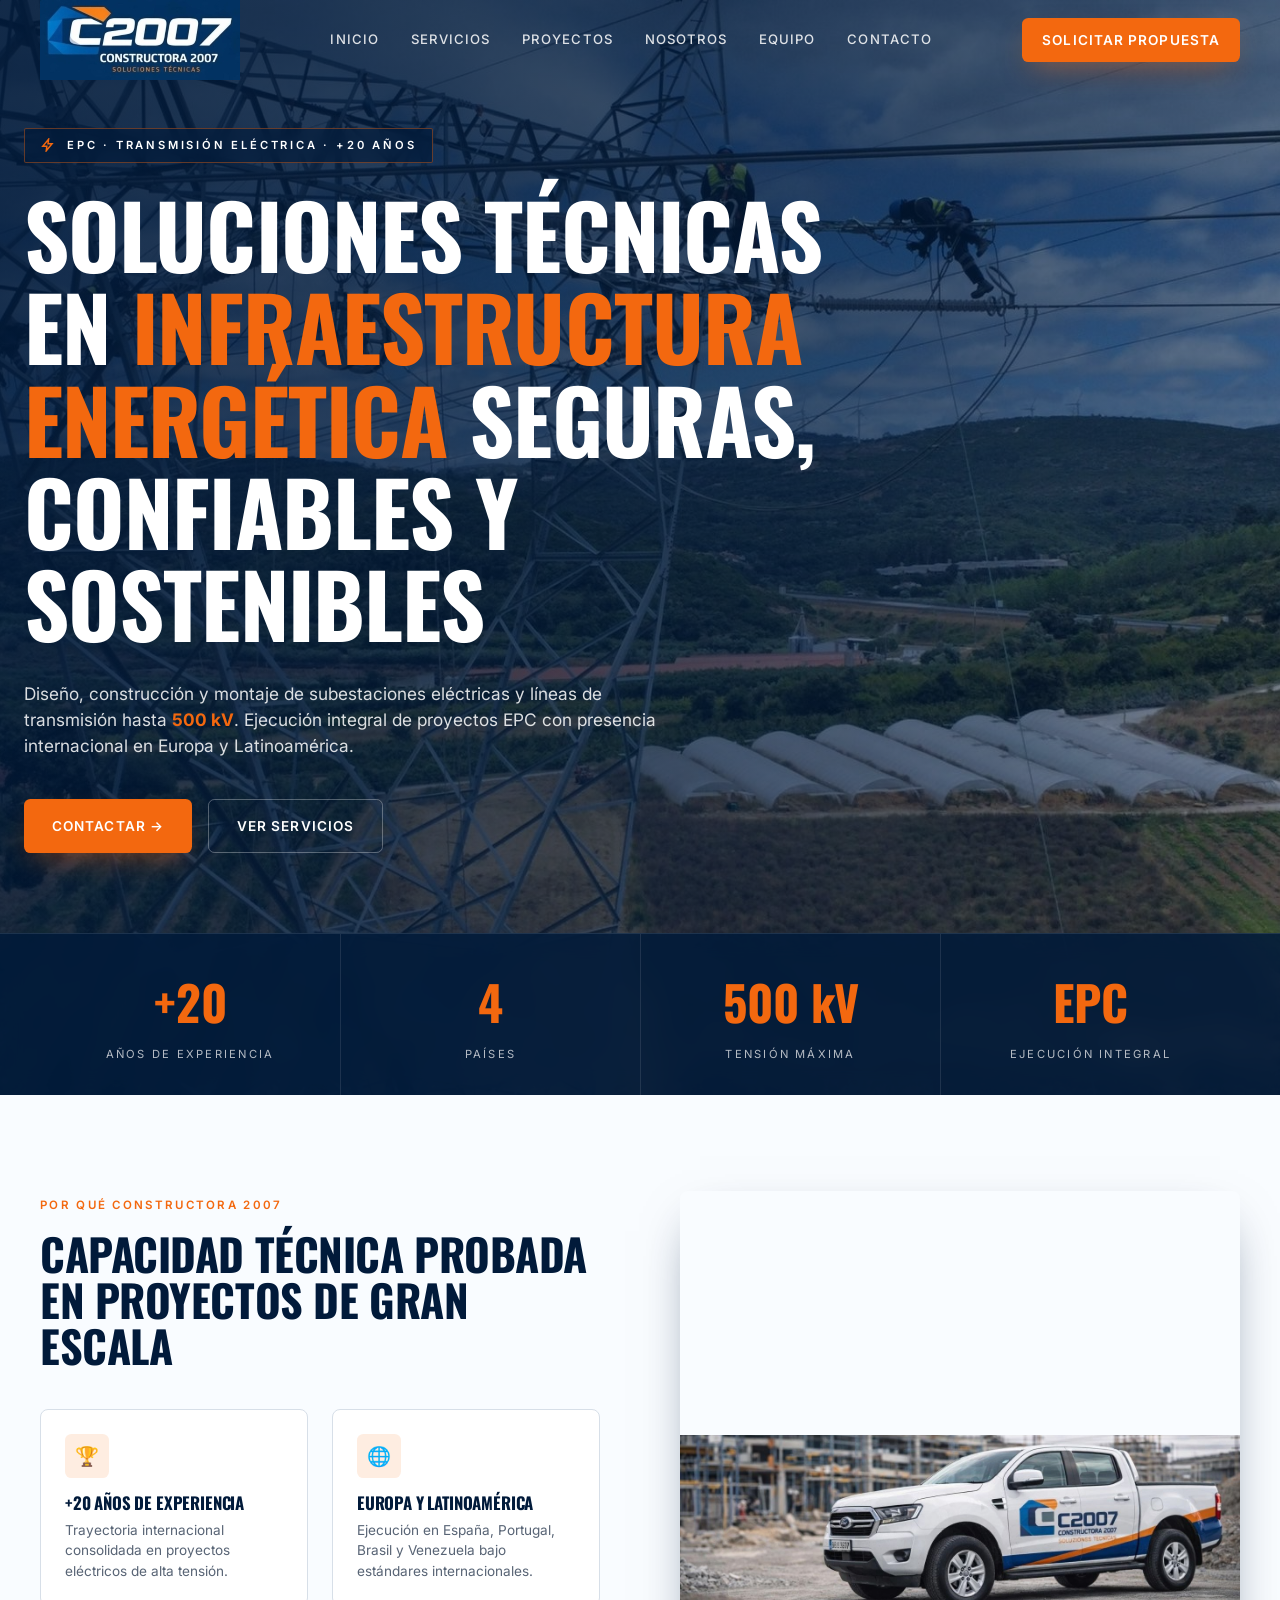
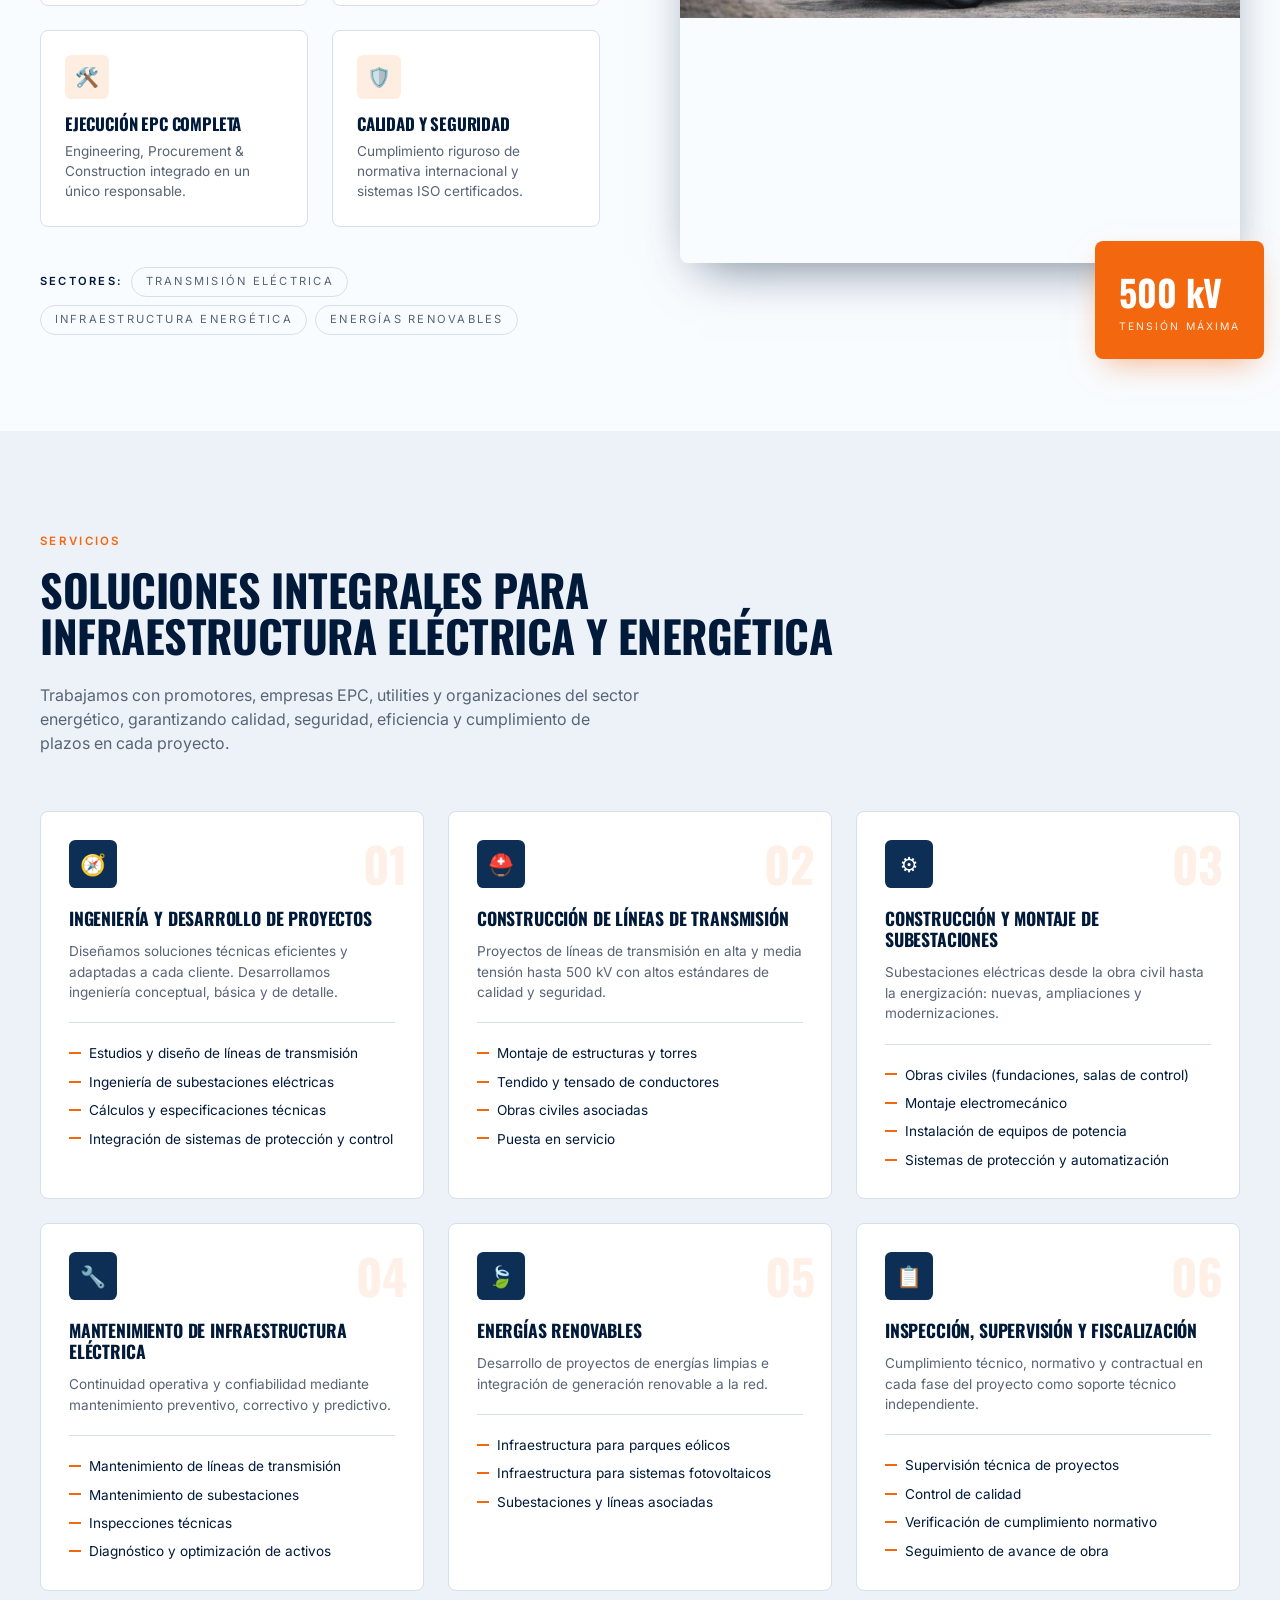
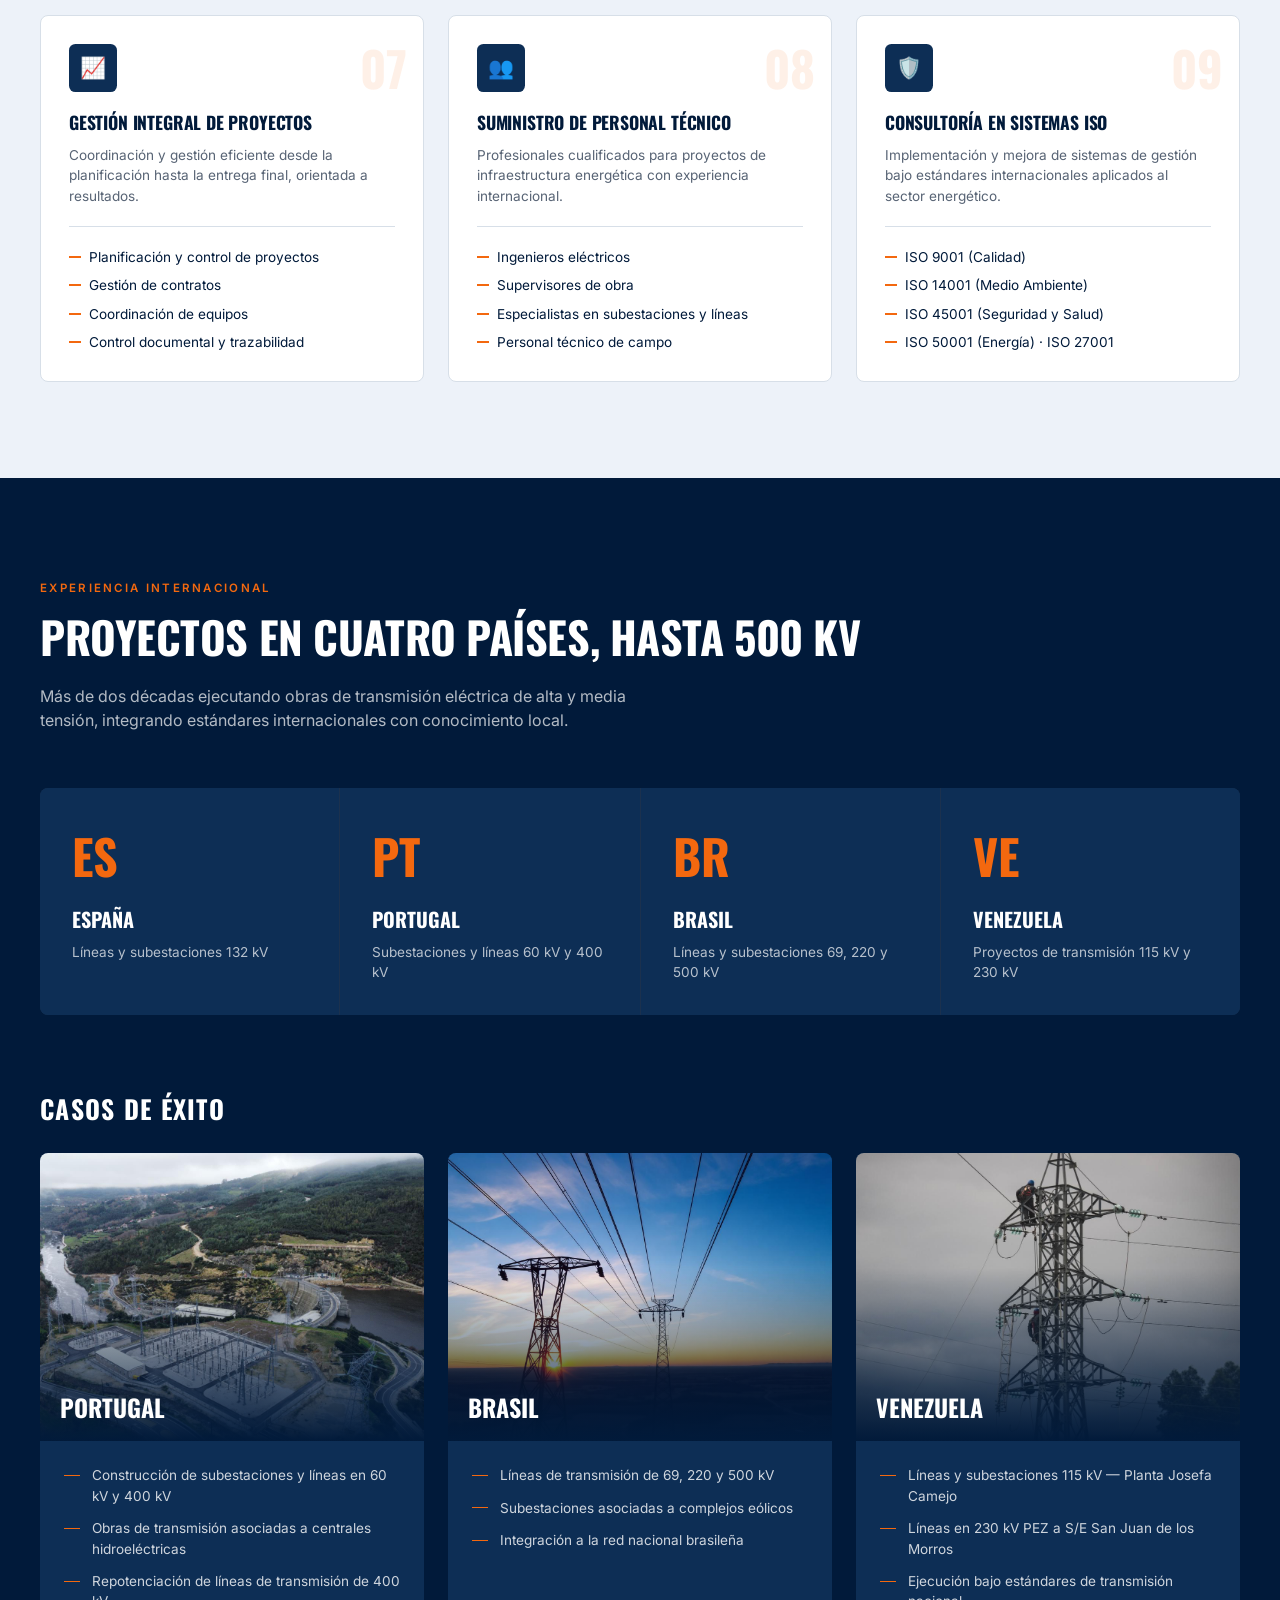
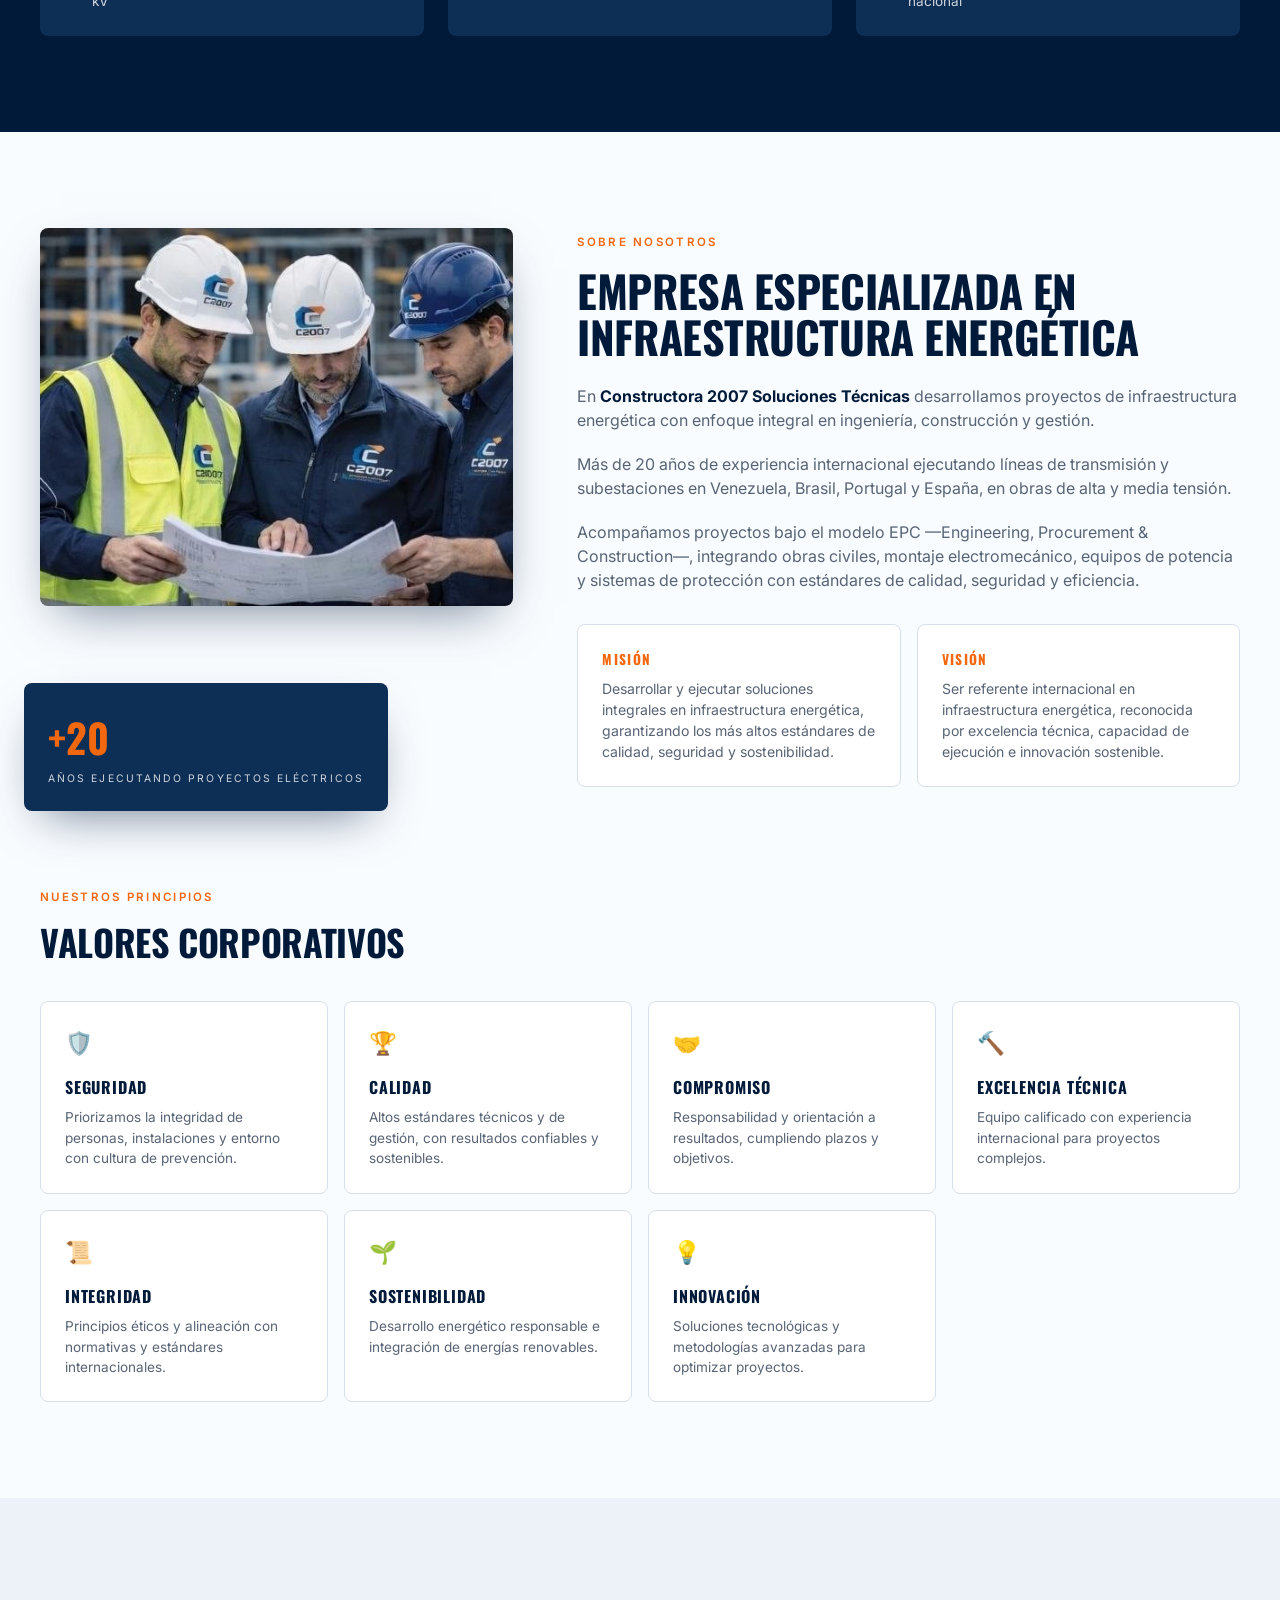
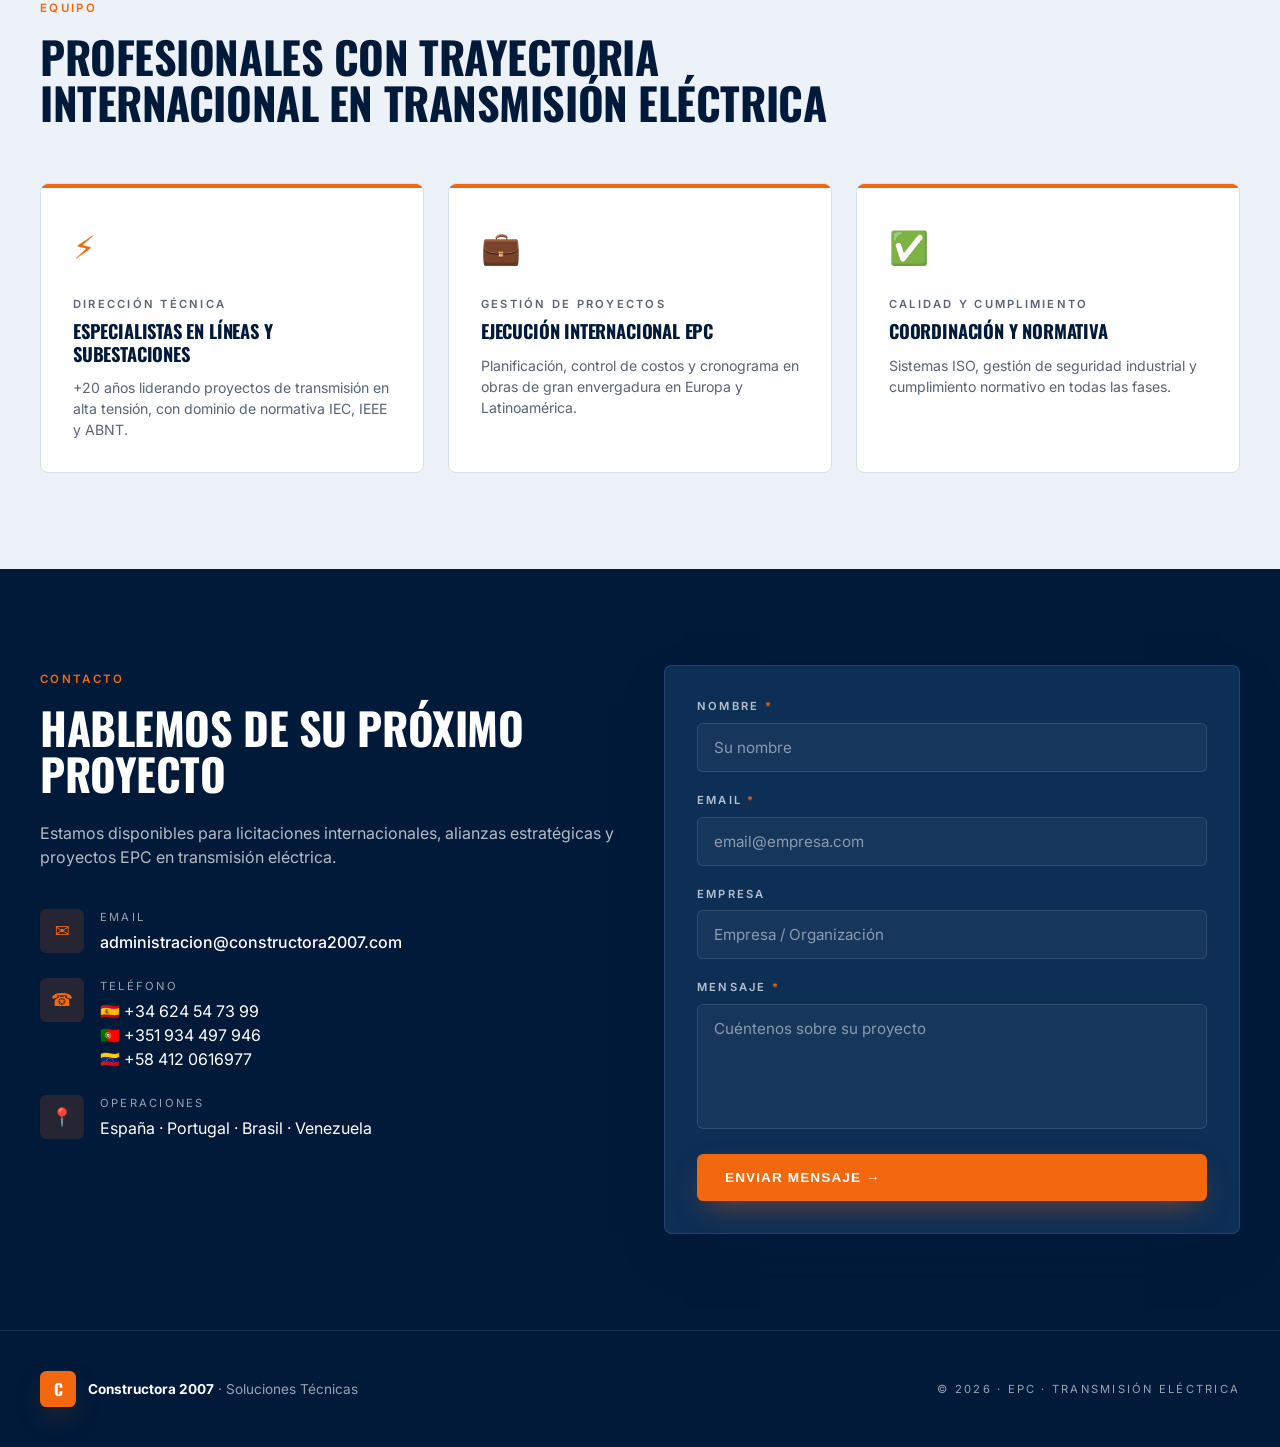
==== index.html @ 4eb6e75a "Update index.html" ====
<!doctype html>
<html lang="es">
<head>
<meta charset="utf-8" />
<meta name="viewport" content="width=device-width, initial-scale=1" />
<title>Constructora 2007 · EPC en Transmisión Eléctrica hasta 500 kV</title>
<meta name="description" content="Diseño, construcción y montaje de subestaciones y líneas de transmisión hasta 500 kV. Proyectos EPC en España, Portugal, Brasil y Venezuela." />
<link rel="preconnect" href="https://fonts.googleapis.com">
<link rel="preconnect" href="https://fonts.gstatic.com" crossorigin>
<link href="https://fonts.googleapis.com/css2?family=Inter:wght@400;500;600;700&family=Oswald:wght@500;600;700&display=swap" rel="stylesheet">
<link rel="stylesheet" href="css/styles.css" />
</head>
<body>

<header id="nav" class="nav">
  <div class="container nav-inner">
    <a href="#inicio" class="brand">
     
      <div>
        <div class="brand-name"> <img src="img/baner.jpg"/></div>
      
      </div>
    </a>
    <nav class="nav-links">
      <a href="#inicio">Inicio</a>
      <a href="#servicios">Servicios</a>
      <a href="#proyectos">Proyectos</a>
      <a href="#nosotros">Nosotros</a>
      <a href="#equipo">Equipo</a>
      <a href="#contacto">Contacto</a>
    </nav>
    <a href="#contacto" class="btn btn-orange nav-cta">Solicitar Propuesta</a>
    <button class="nav-toggle" aria-label="Abrir menú" id="navToggle">
      <span></span><span></span><span></span>
    </button>
  </div>
  <div class="nav-mobile" id="navMobile">
    <a href="#inicio">Inicio</a>
    <a href="#servicios">Servicios</a>
    <a href="#proyectos">Proyectos</a>
    <a href="#nosotros">Nosotros</a>
    <a href="#equipo">Equipo</a>
    <a href="#contacto">Contacto</a>
  </div>
</header>

<!-- HERO -->
<section id="inicio" class="hero">
  <img src="img/fondo.jpg" alt="Líneas de transmisión" class="hero-bg" />
  <div class="hero-overlay"></div>
  <div class="container hero-inner">
    <div class="badge">
      <svg viewBox="0 0 24 24" width="14" height="14" fill="none" stroke="currentColor" stroke-width="2.5"><path d="M13 2L3 14h7l-1 8 10-12h-7l1-8z"/></svg>
      <span>EPC · Transmisión Eléctrica · +20 años</span>
    </div>
    <h1>Soluciones técnicas en <span class="text-orange">infraestructura energética</span> seguras, confiables y sostenibles</h1>
    <p class="hero-lead">Diseño, construcción y montaje de subestaciones eléctricas y líneas de transmisión hasta <strong class="text-orange">500 kV</strong>. Ejecución integral de proyectos EPC con presencia internacional en Europa y Latinoamérica.</p>
    <div class="hero-ctas">
      <a href="#contacto" class="btn btn-orange">Contactar →</a>
      <a href="#servicios" class="btn btn-ghost">Ver Servicios</a>
    </div>
  </div>
  <div class="stats-bar">
    <div class="container stats-grid">
      <div><div class="stat-v">+20</div><div class="stat-l">Años de experiencia</div></div>
      <div><div class="stat-v">4</div><div class="stat-l">Países</div></div>
      <div><div class="stat-v">500 kV</div><div class="stat-l">Tensión máxima</div></div>
      <div><div class="stat-v">EPC</div><div class="stat-l">Ejecución integral</div></div>
    </div>
  </div>
</section>

<!-- WHY US -->
<section class="why">
  <div class="container why-grid">
    <div>
      <span class="eyebrow">Por qué Constructora 2007</span>
      <h2>Capacidad técnica probada en proyectos de gran escala</h2>
      <div class="why-cards">
        <div class="why-card"><div class="why-icon">🏆</div><h3>+20 años de experiencia</h3><p>Trayectoria internacional consolidada en proyectos eléctricos de alta tensión.</p></div>
        <div class="why-card"><div class="why-icon">🌐</div><h3>Europa y Latinoamérica</h3><p>Ejecución en España, Portugal, Brasil y Venezuela bajo estándares internacionales.</p></div>
        <div class="why-card"><div class="why-icon">🛠️</div><h3>Ejecución EPC completa</h3><p>Engineering, Procurement & Construction integrado en un único responsable.</p></div>
        <div class="why-card"><div class="why-icon">🛡️</div><h3>Calidad y seguridad</h3><p>Cumplimiento riguroso de normativa internacional y sistemas ISO certificados.</p></div>
      </div>
      <div class="sectors">
        <span class="sectors-label">Sectores:</span>
        <span class="chip">Transmisión Eléctrica</span>
        <span class="chip">Infraestructura Energética</span>
        <span class="chip">Energías Renovables</span>
      </div>
    </div>
    <div class="why-img-wrap">
      <img src="img/coche.jpeg" alt="Tendido de conductores" />
      <div class="why-badge"><div class="why-badge-v">500 kV</div><div class="why-badge-l">Tensión máxima</div></div>
    </div>
  </div>
</section>

<!-- SERVICES -->
<section id="servicios" class="services">
  <div class="container">
    <span class="eyebrow">Servicios</span>
    <h2>Soluciones integrales para infraestructura eléctrica y energética</h2>
    <p class="lead">Trabajamos con promotores, empresas EPC, utilities y organizaciones del sector energético, garantizando calidad, seguridad, eficiencia y cumplimiento de plazos en cada proyecto.</p>
    <div class="services-grid" id="servicesGrid"></div>
  </div>
</section>

<!-- PROJECTS -->
<section id="proyectos" class="projects">
  <div class="container">
    <span class="eyebrow">Experiencia internacional</span>
    <h2 class="light">Proyectos en cuatro países, hasta 500 kV</h2>
    <p class="lead light">Más de dos décadas ejecutando obras de transmisión eléctrica de alta y media tensión, integrando estándares internacionales con conocimiento local.</p>
    <div class="countries">
      <div><div class="cc">ES</div><div class="cn">España</div><p>Líneas y subestaciones 132 kV</p></div>
      <div><div class="cc">PT</div><div class="cn">Portugal</div><p>Subestaciones y líneas 60 kV y 400 kV</p></div>
      <div><div class="cc">BR</div><div class="cn">Brasil</div><p>Líneas y subestaciones 69, 220 y 500 kV</p></div>
      <div><div class="cc">VE</div><div class="cn">Venezuela</div><p>Proyectos de transmisión 115 kV y 230 kV</p></div>
    </div>
    <h3 class="cases-title">Casos de éxito</h3>
    <div class="cases">
      <article class="case">
        <div class="case-img"><img src="img/portugal.jpeg" alt="Portugal"/><span>Portugal</span></div>
        <ul>
          <li>Construcción de subestaciones y líneas en 60 kV y 400 kV</li>
          <li>Obras de transmisión asociadas a centrales hidroeléctricas</li>
          <li>Repotenciación de líneas de transmisión de 400 kV</li>
        </ul>
      </article>
      <article class="case">
        <div class="case-img"><img src="img/brasil.jpg" alt="Brasil"/><span>Brasil</span></div>
        <ul>
          <li>Líneas de transmisión de 69, 220 y 500 kV</li>
          <li>Subestaciones asociadas a complejos eólicos</li>
          <li>Integración a la red nacional brasileña</li>
        </ul>
      </article>
      <article class="case">
        <div class="case-img"><img src="img/venezuela.jpeg" alt="Venezuela"/><span>Venezuela</span></div>
        <ul>
          <li>Líneas y subestaciones 115 kV — Planta Josefa Camejo</li>
          <li>Líneas en 230 kV PEZ a S/E San Juan de los Morros</li>
          <li>Ejecución bajo estándares de transmisión nacional</li>
        </ul>
      </article>
    </div>
  </div>
</section>

<!-- ABOUT -->
<section id="nosotros" class="about">
  <div class="container about-grid">
    <div class="about-img-wrap">
      <img src="img/equipo.jpeg" alt="Equipo de Constructora 2007"/>
      <div class="about-badge"><div class="about-badge-v">+20</div><div class="about-badge-l">Años ejecutando proyectos eléctricos</div></div>
    </div>
    <div>
      <span class="eyebrow">Sobre nosotros</span>
      <h2>Empresa especializada en infraestructura energética</h2>
      <div class="about-text">
        <p>En <strong>Constructora 2007 Soluciones Técnicas</strong> desarrollamos proyectos de infraestructura energética con enfoque integral en ingeniería, construcción y gestión.</p>
        <p>Más de 20 años de experiencia internacional ejecutando líneas de transmisión y subestaciones en Venezuela, Brasil, Portugal y España, en obras de alta y media tensión.</p>
        <p>Acompañamos proyectos bajo el modelo EPC —Engineering, Procurement & Construction—, integrando obras civiles, montaje electromecánico, equipos de potencia y sistemas de protección con estándares de calidad, seguridad y eficiencia.</p>
      </div>
      <div class="mv">
        <div class="mv-card"><div class="mv-title">Misión</div><p>Desarrollar y ejecutar soluciones integrales en infraestructura energética, garantizando los más altos estándares de calidad, seguridad y sostenibilidad.</p></div>
        <div class="mv-card"><div class="mv-title">Visión</div><p>Ser referente internacional en infraestructura energética, reconocida por excelencia técnica, capacidad de ejecución e innovación sostenible.</p></div>
      </div>
    </div>
  </div>
  <div class="container values-wrap">
    <span class="eyebrow">Nuestros principios</span>
    <h3>Valores Corporativos</h3>
    <div class="values" id="valuesGrid"></div>
  </div>
</section>

<!-- TEAM -->
<section id="equipo" class="team">
  <div class="container">
    <span class="eyebrow">Equipo</span>
    <h2>Profesionales con trayectoria internacional en transmisión eléctrica</h2>
    <div class="team-grid">
      <div class="team-card"><div class="team-bar"></div><div class="team-icon">⚡</div><div class="team-role">Dirección Técnica</div><h3>Especialistas en líneas y subestaciones</h3><p>+20 años liderando proyectos de transmisión en alta tensión, con dominio de normativa IEC, IEEE y ABNT.</p></div>
      <div class="team-card"><div class="team-bar"></div><div class="team-icon">💼</div><div class="team-role">Gestión de Proyectos</div><h3>Ejecución internacional EPC</h3><p>Planificación, control de costos y cronograma en obras de gran envergadura en Europa y Latinoamérica.</p></div>
      <div class="team-card"><div class="team-bar"></div><div class="team-icon">✅</div><div class="team-role">Calidad y Cumplimiento</div><h3>Coordinación y normativa</h3><p>Sistemas ISO, gestión de seguridad industrial y cumplimiento normativo en todas las fases.</p></div>
    </div>
  </div>
</section>

<!-- CONTACT -->
<section id="contacto" class="contact">
  <div class="container contact-grid">
    <div>
      <span class="eyebrow">Contacto</span>
      <h2 class="light">Hablemos de su próximo proyecto</h2>
      <p class="lead light">Estamos disponibles para licitaciones internacionales, alianzas estratégicas y proyectos EPC en transmisión eléctrica.</p>
      <div class="contact-list">
        <div class="contact-item"><div class="ci-ico">✉</div><div><div class="ci-l">Email</div><a href="mailto:administracion@constructora2007.com">administracion@constructora2007.com</a></div></div>
        <div class="contact-item"><div class="ci-ico">☎</div><div><div class="ci-l">Teléfono</div>
          <div>🇪🇸 +34 624 54 73 99</div>
          <div>🇵🇹 +351 934 497 946</div>
          <div>🇻🇪 +58 412 0616977</div>
        </div></div>
        <div class="contact-item"><div class="ci-ico">📍</div><div><div class="ci-l">Operaciones</div><div>España · Portugal · Brasil · Venezuela</div></div></div>
      </div>
    </div>
    <form class="contact-form" id="contactForm">
      <label>Nombre <span>*</span><input required type="text" placeholder="Su nombre"/></label>
      <label>Email <span>*</span><input required type="email" placeholder="email@empresa.com"/></label>
      <label>Empresa<input type="text" placeholder="Empresa / Organización"/></label>
      <label>Mensaje <span>*</span><textarea required rows="5" placeholder="Cuéntenos sobre su proyecto"></textarea></label>
      <button type="submit" class="btn btn-orange">Enviar mensaje →</button>
    </form>
  </div>
</section>

<footer class="footer">
  <div class="container footer-inner">
    <div class="brand">
      <div class="brand-mark">C</div>
      <div class="text-sm"><strong>Constructora 2007</strong> · Soluciones Técnicas</div>
    </div>
    <div class="footer-copy">© <span id="year"></span> · EPC · Transmisión Eléctrica</div>
  </div>
</footer>

<script src="js/script.js"></script>
</body>
</html>
---- css/styles.css ----
:root{
  --navy-deep:oklch(0.22 0.07 255);
  --navy:oklch(0.30 0.08 255);
  --orange:oklch(0.68 0.19 45);
  --orange-bright:oklch(0.74 0.20 50);
  --bg:oklch(0.99 0.005 250);
  --fg:oklch(0.22 0.07 255);
  --muted:oklch(0.50 0.03 255);
  --secondary:oklch(0.96 0.01 255);
  --border:oklch(0.90 0.015 255);
  --card:#fff;
  --shadow-elev:0 20px 50px -20px color-mix(in oklab, var(--navy-deep) 60%, transparent);
  --shadow-orange:0 12px 30px -10px color-mix(in oklab, var(--orange) 50%, transparent);
}
*{box-sizing:border-box;margin:0;padding:0}
html{scroll-behavior:smooth}
body{font-family:"Inter",system-ui,sans-serif;background:var(--bg);color:var(--fg);-webkit-font-smoothing:antialiased;line-height:1.5}
img{display:block;max-width:100%}
a{color:inherit;text-decoration:none}
h1,h2,h3,h4{font-family:"Oswald","Arial Narrow",sans-serif;letter-spacing:-0.01em;text-transform:uppercase;font-weight:700;line-height:1.05}
.container{max-width:1280px;margin:0 auto;padding:0 24px}
@media(min-width:1024px){.container{padding:0 40px}}
.text-orange{color:var(--orange)}
.eyebrow{display:inline-flex;align-items:center;gap:.5rem;font-size:.72rem;font-weight:600;text-transform:uppercase;letter-spacing:.2em;color:var(--orange)}
.lead{margin-top:1.5rem;color:var(--muted);max-width:60ch}
.lead.light{color:rgba(255,255,255,.7)}
h2.light,h3.light{color:#fff}

/* Buttons */
.btn{display:inline-flex;align-items:center;gap:.5rem;padding:1rem 1.75rem;font-size:.85rem;font-weight:600;text-transform:uppercase;letter-spacing:.08em;border-radius:.4rem;transition:.2s;cursor:pointer;border:none}
.btn-orange{background:var(--orange);color:#fff;box-shadow:var(--shadow-orange)}
.btn-orange:hover{filter:brightness(1.1)}
.btn-ghost{border:1px solid rgba(255,255,255,.3);color:#fff;background:transparent}
.btn-ghost:hover{background:rgba(255,255,255,.1)}

/* NAV */
.nav{position:fixed;inset:0 0 auto 0;z-index:50;transition:.3s}
.nav.scrolled{background:color-mix(in oklab, var(--navy-deep) 90%, transparent);backdrop-filter:blur(12px);border-bottom:1px solid rgba(255,255,255,.1)}
.nav-inner{display:flex;height:80px;align-items:center;justify-content:space-between}
.brand{display:flex;align-items:center;gap:.75rem;color:#fff}
.brand-mark{width:44px;height:44px;border-radius:.4rem;background:var(--orange);color:#fff;display:flex;align-items:center;justify-content:center;font-family:"Oswald";font-weight:700;font-size:1.1rem;box-shadow:var(--shadow-orange)}
.brand-name{font-family:"Oswald";font-weight:700;text-transform:uppercase;letter-spacing:.08em;color:#fff}
.brand-sub{font-size:.62rem;text-transform:uppercase;letter-spacing:.25em;color:rgba(255,255,255,.6)}
.nav-links{display:none;gap:2rem}
.nav-links a{font-size:.82rem;font-weight:500;text-transform:uppercase;letter-spacing:.08em;color:rgba(255,255,255,.85)}
.nav-links a:hover{color:var(--orange)}
.nav-cta{display:none;padding:.75rem 1.25rem}
@media(min-width:1024px){.nav-links{display:flex}.nav-cta{display:inline-flex}}
.nav-toggle{display:flex;flex-direction:column;gap:5px;background:transparent;border:none;padding:8px;cursor:pointer}
.nav-toggle span{width:24px;height:2px;background:#fff;display:block}
@media(min-width:1024px){.nav-toggle{display:none}}
.nav-mobile{display:none;background:var(--navy-deep);padding:1rem 1.5rem;border-top:1px solid rgba(255,255,255,.1)}
.nav-mobile a{display:block;padding:.75rem 0;color:rgba(255,255,255,.85);font-size:.85rem;text-transform:uppercase;letter-spacing:.08em;border-bottom:1px solid rgba(255,255,255,.05)}
.nav-mobile.open{display:block}

/* HERO */
.hero{position:relative;min-height:100vh;overflow:hidden;color:#fff}
.hero-bg{position:absolute;inset:0;width:100%;height:100%;object-fit:cover}
.hero-overlay{position:absolute;inset:0;background:linear-gradient(120deg,color-mix(in oklab, var(--navy-deep) 92%, transparent) 0%,color-mix(in oklab, var(--navy-deep) 70%, transparent) 55%,color-mix(in oklab, var(--navy-deep) 40%, transparent) 100%)}
.hero-inner{position:relative;z-index:2;display:flex;flex-direction:column;justify-content:center;min-height:100vh;padding:8rem 24px 5rem}
.badge{display:inline-flex;align-items:center;gap:.75rem;padding:.5rem 1rem;border:1px solid color-mix(in oklab, var(--orange) 40%, transparent);background:color-mix(in oklab, var(--navy-deep) 60%, transparent);backdrop-filter:blur(8px);border-radius:2px;color:#fff;font-size:.7rem;font-weight:600;letter-spacing:.25em;text-transform:uppercase;width:fit-content;margin-bottom:1.5rem}
.badge svg{color:var(--orange)}
.hero h1{font-size:clamp(2.5rem,7vw,5.5rem);max-width:900px}
.hero-lead{margin-top:2rem;max-width:640px;font-size:1.08rem;color:rgba(255,255,255,.85)}
.hero-ctas{margin-top:2.5rem;display:flex;flex-wrap:wrap;gap:1rem}
.stats-bar{position:relative;z-index:2;border-top:1px solid rgba(255,255,255,.1);background:color-mix(in oklab, var(--navy-deep) 85%, transparent);backdrop-filter:blur(12px)}
.stats-grid{display:grid;grid-template-columns:repeat(2,1fr);gap:0}
@media(min-width:768px){.stats-grid{grid-template-columns:repeat(4,1fr)}}
.stats-grid>div{padding:2rem 1.5rem;text-align:center;border-left:1px solid rgba(255,255,255,.1)}
.stats-grid>div:first-child{border-left:none}
.stat-v{font-family:"Oswald";font-size:clamp(2rem,4vw,3rem);font-weight:700;color:var(--orange)}
.stat-l{margin-top:.5rem;font-size:.7rem;text-transform:uppercase;letter-spacing:.2em;color:rgba(255,255,255,.7)}

/* WHY */
.why{padding:6rem 0;background:var(--bg)}
.why-grid{display:grid;gap:3.5rem}
@media(min-width:1024px){.why-grid{grid-template-columns:1fr 1fr;gap:5rem}}
.why h2{font-size:clamp(1.8rem,3.5vw,2.75rem);margin-top:1rem}
.why-cards{margin-top:2.5rem;display:grid;gap:1.5rem;grid-template-columns:1fr}
@media(min-width:640px){.why-cards{grid-template-columns:1fr 1fr}}
.why-card{padding:1.5rem;border:1px solid var(--border);background:var(--card);border-radius:.5rem;transition:.2s}
.why-card:hover{border-color:var(--orange);box-shadow:var(--shadow-elev);transform:translateY(-4px)}
.why-icon{width:44px;height:44px;border-radius:.4rem;background:color-mix(in oklab, var(--orange) 12%, transparent);color:var(--orange);display:flex;align-items:center;justify-content:center;font-size:1.2rem;margin-bottom:1rem}
.why-card h3{font-size:1.05rem;margin-bottom:.5rem}
.why-card p{font-size:.85rem;color:var(--muted)}
.sectors{margin-top:2.5rem;display:flex;flex-wrap:wrap;gap:.5rem;align-items:center;font-size:.7rem;text-transform:uppercase;letter-spacing:.2em;color:var(--muted)}
.sectors-label{font-weight:600;color:var(--fg)}
.chip{padding:.35rem .85rem;border:1px solid var(--border);border-radius:999px}
.why-img-wrap{position:relative}
.why-img-wrap img{aspect-ratio:5/6;width:100%;object-fit:contain;border-radius:.5rem;box-shadow:var(--shadow-elev)}
.why-badge{position:absolute;bottom:-1.5rem;right:-1.5rem;background:var(--orange);color:#fff;padding:1.5rem;border-radius:.5rem;box-shadow:var(--shadow-orange);display:none}
@media(min-width:768px){.why-badge{display:block}}
.why-badge-v{font-family:"Oswald";font-size:2.25rem;font-weight:700}
.why-badge-l{font-size:.65rem;text-transform:uppercase;letter-spacing:.2em;opacity:.9}

/* SERVICES */
.services{padding:6rem 0;background:var(--secondary)}
.services h2{font-size:clamp(1.8rem,3.5vw,2.75rem);margin-top:1rem;max-width:800px}
.services-grid{margin-top:3.5rem;display:grid;gap:1.5rem;grid-template-columns:1fr}
@media(min-width:768px){.services-grid{grid-template-columns:1fr 1fr}}
@media(min-width:1024px){.services-grid{grid-template-columns:repeat(3,1fr)}}
.service{position:relative;overflow:hidden;border:1px solid var(--border);background:var(--card);border-radius:.5rem;padding:1.75rem;transition:.2s}
.service:hover{border-color:var(--orange);box-shadow:var(--shadow-elev)}
.service-num{position:absolute;top:1rem;right:1rem;font-family:"Oswald";font-size:3rem;font-weight:700;color:color-mix(in oklab, var(--orange) 10%, transparent);transition:.2s}
.service:hover .service-num{color:color-mix(in oklab, var(--orange) 30%, transparent)}
.service-icon{width:48px;height:48px;border-radius:.4rem;background:var(--navy);color:#fff;display:flex;align-items:center;justify-content:center;font-size:1.3rem;margin-bottom:1.25rem}
.service h3{font-size:1.1rem;margin-bottom:.75rem;line-height:1.2}
.service-desc{font-size:.85rem;color:var(--muted)}
.service ul{margin-top:1.25rem;padding-top:1.25rem;border-top:1px solid var(--border);list-style:none;display:grid;gap:.5rem}
.service li{display:flex;gap:.5rem;font-size:.85rem;align-items:flex-start}
.service li::before{content:"";flex:none;width:12px;height:2px;background:var(--orange);margin-top:.55rem}

/* PROJECTS */
.projects{padding:6rem 0;background:var(--navy-deep);color:#fff}
.projects h2{font-size:clamp(1.8rem,3.5vw,2.75rem);margin-top:1rem;color:#fff}
.cases-title{margin-top:5rem;font-size:1.6rem;color:#fff;letter-spacing:.05em}
.countries{margin-top:3.5rem;display:grid;gap:1px;background:rgba(255,255,255,.1);border-radius:.5rem;overflow:hidden;grid-template-columns:1fr}
@media(min-width:640px){.countries{grid-template-columns:1fr 1fr}}
@media(min-width:1024px){.countries{grid-template-columns:repeat(4,1fr)}}
.countries>div{background:var(--navy);padding:2rem}
.cc{font-family:"Oswald";font-size:3rem;font-weight:700;color:var(--orange)}
.cn{margin-top:.75rem;font-family:"Oswald";font-size:1.25rem;text-transform:uppercase;font-weight:700}
.countries p{margin-top:.5rem;font-size:.85rem;color:rgba(255,255,255,.7)}
.cases{margin-top:2rem;display:grid;gap:1.5rem;grid-template-columns:1fr}
@media(min-width:1024px){.cases{grid-template-columns:repeat(3,1fr)}}
.case{background:var(--navy);border-radius:.5rem;overflow:hidden}
.case-img{position:relative;aspect-ratio:4/3;overflow:hidden}
.case-img img{width:100%;height:100%;object-fit:cover;transition:.7s}
.case:hover .case-img img{transform:scale(1.05)}
.case-img::after{content:"";position:absolute;inset:0;background:linear-gradient(to top, var(--navy-deep), transparent 60%)}
.case-img span{position:absolute;bottom:1rem;left:1.25rem;font-family:"Oswald";font-size:1.5rem;font-weight:700;text-transform:uppercase;color:#fff;z-index:2}
.case ul{padding:1.5rem;list-style:none;display:grid;gap:.75rem}
.case li{display:flex;gap:.75rem;font-size:.85rem;color:rgba(255,255,255,.8)}
.case li::before{content:"";flex:none;width:16px;height:1px;background:var(--orange);margin-top:.6rem}

/* ABOUT */
.about{padding:6rem 0;background:var(--bg)}
.about-grid{display:grid;gap:3.5rem;grid-template-columns:1fr}
@media(min-width:1024px){.about-grid{grid-template-columns:5fr 7fr;gap:4rem}}
.about-img-wrap{position:relative}
.about-img-wrap img{aspect-ratio:10/8;width:100%;object-fit:cover;border-radius:.5rem;box-shadow:var(--shadow-elev)}
.about-badge{position:absolute;bottom:-1.5rem;left:-1rem;background:var(--navy);color:#fff;padding:1.5rem;border-radius:.5rem;box-shadow:var(--shadow-elev)}
.about-badge-v{font-family:"Oswald";font-size:2.5rem;font-weight:700;color:var(--orange)}
.about-badge-l{margin-top:.25rem;font-size:.65rem;text-transform:uppercase;letter-spacing:.2em;color:rgba(255,255,255,.8)}
.about h2{font-size:clamp(1.8rem,3.5vw,2.75rem);margin-top:1rem}
.about-text{margin-top:1.5rem;display:grid;gap:1.25rem;color:var(--muted);font-size:1rem}
.about-text strong{color:var(--fg)}
.mv{margin-top:2rem;display:grid;gap:1rem;grid-template-columns:1fr}
@media(min-width:640px){.mv{grid-template-columns:1fr 1fr}}
.mv-card{padding:1.5rem;border:1px solid var(--border);background:var(--card);border-radius:.5rem}
.mv-title{font-family:"Oswald";font-size:.85rem;font-weight:700;text-transform:uppercase;letter-spacing:.1em;color:var(--orange)}
.mv-card p{margin-top:.5rem;font-size:.88rem;color:var(--muted)}
.values-wrap{margin-top:6rem}
.values-wrap h3{margin-top:1rem;font-size:clamp(1.5rem,3vw,2.25rem)}
.values{margin-top:2.5rem;display:grid;gap:1rem;grid-template-columns:1fr}
@media(min-width:640px){.values{grid-template-columns:1fr 1fr}}
@media(min-width:1024px){.values{grid-template-columns:repeat(4,1fr)}}
.value{padding:1.5rem;border:1px solid var(--border);background:var(--card);border-radius:.5rem;transition:.2s}
.value:hover{border-color:var(--orange);transform:translateY(-4px)}
.value-icon{font-size:1.4rem;color:var(--orange)}
.value-title{margin-top:1rem;font-family:"Oswald";font-size:1rem;font-weight:700;text-transform:uppercase;letter-spacing:.05em}
.value p{margin-top:.5rem;font-size:.85rem;color:var(--muted)}

/* TEAM */
.team{padding:6rem 0;background:var(--secondary)}
.team h2{font-size:clamp(1.8rem,3.5vw,2.75rem);margin-top:1rem;max-width:800px}
.team-grid{margin-top:3.5rem;display:grid;gap:1.5rem;grid-template-columns:1fr}
@media(min-width:768px){.team-grid{grid-template-columns:repeat(3,1fr)}}
.team-card{position:relative;overflow:hidden;padding:2rem;border:1px solid var(--border);background:var(--card);border-radius:.5rem;transition:.2s}
.team-card:hover{border-color:var(--orange);box-shadow:var(--shadow-elev)}
.team-bar{position:absolute;inset:0 0 auto 0;height:4px;background:var(--orange)}
.team-icon{margin-top:.5rem;font-size:2rem;color:var(--orange)}
.team-role{margin-top:1.5rem;font-size:.7rem;font-weight:600;text-transform:uppercase;letter-spacing:.2em;color:var(--muted)}
.team-card h3{margin-top:.5rem;font-size:1.15rem;line-height:1.2}
.team-card p{margin-top:.75rem;font-size:.88rem;color:var(--muted)}

/* CONTACT */
.contact{padding:6rem 0;background:var(--navy-deep);color:#fff}
.contact-grid{display:grid;gap:3rem;grid-template-columns:1fr}
@media(min-width:1024px){.contact-grid{grid-template-columns:1fr 1fr}}
.contact h2{font-size:clamp(1.8rem,3.5vw,2.75rem);margin-top:1rem}
.contact-list{margin-top:2.5rem;display:grid;gap:1.5rem}
.contact-item{display:flex;gap:1rem;align-items:flex-start}
.ci-ico{flex:none;width:44px;height:44px;border-radius:.4rem;background:color-mix(in oklab, var(--orange) 15%, transparent);color:var(--orange);display:flex;align-items:center;justify-content:center;font-size:1.1rem}
.ci-l{font-size:.7rem;text-transform:uppercase;letter-spacing:.2em;color:rgba(255,255,255,.6);margin-bottom:.25rem}
.contact-item a{color:#fff;font-weight:500}
.contact-item a:hover{color:var(--orange)}
.contact-form{background:var(--navy);border:1px solid rgba(255,255,255,.1);border-radius:.5rem;padding:2rem;display:grid;gap:1.25rem;box-shadow:var(--shadow-elev)}
.contact-form label{display:block;font-size:.7rem;font-weight:600;text-transform:uppercase;letter-spacing:.2em;color:rgba(255,255,255,.7)}
.contact-form label span{color:var(--orange)}
.contact-form input,.contact-form textarea{margin-top:.5rem;width:100%;background:color-mix(in oklab, white 4%, transparent);border:1px solid color-mix(in oklab, white 12%, transparent);color:#fff;padding:.875rem 1rem;border-radius:.375rem;font-size:.95rem;outline:none;font-family:inherit;resize:none;transition:.2s}
.contact-form input::placeholder,.contact-form textarea::placeholder{color:rgba(255,255,255,.5)}
.contact-form input:focus,.contact-form textarea:focus{border-color:var(--orange);background:color-mix(in oklab, white 8%, transparent)}

/* FOOTER */
.footer{background:var(--navy-deep);color:rgba(255,255,255,.6);border-top:1px solid rgba(255,255,255,.1);padding:2.5rem 0}
.footer-inner{display:flex;flex-direction:column;align-items:center;gap:1rem;justify-content:space-between}
@media(min-width:768px){.footer-inner{flex-direction:row}}
.footer .brand-mark{width:36px;height:36px;font-size:1rem}
.footer .text-sm{font-size:.85rem;color:rgba(255,255,255,.6)}
.footer .text-sm strong{color:#fff}
.footer-copy{font-size:.7rem;text-transform:uppercase;letter-spacing:.2em}
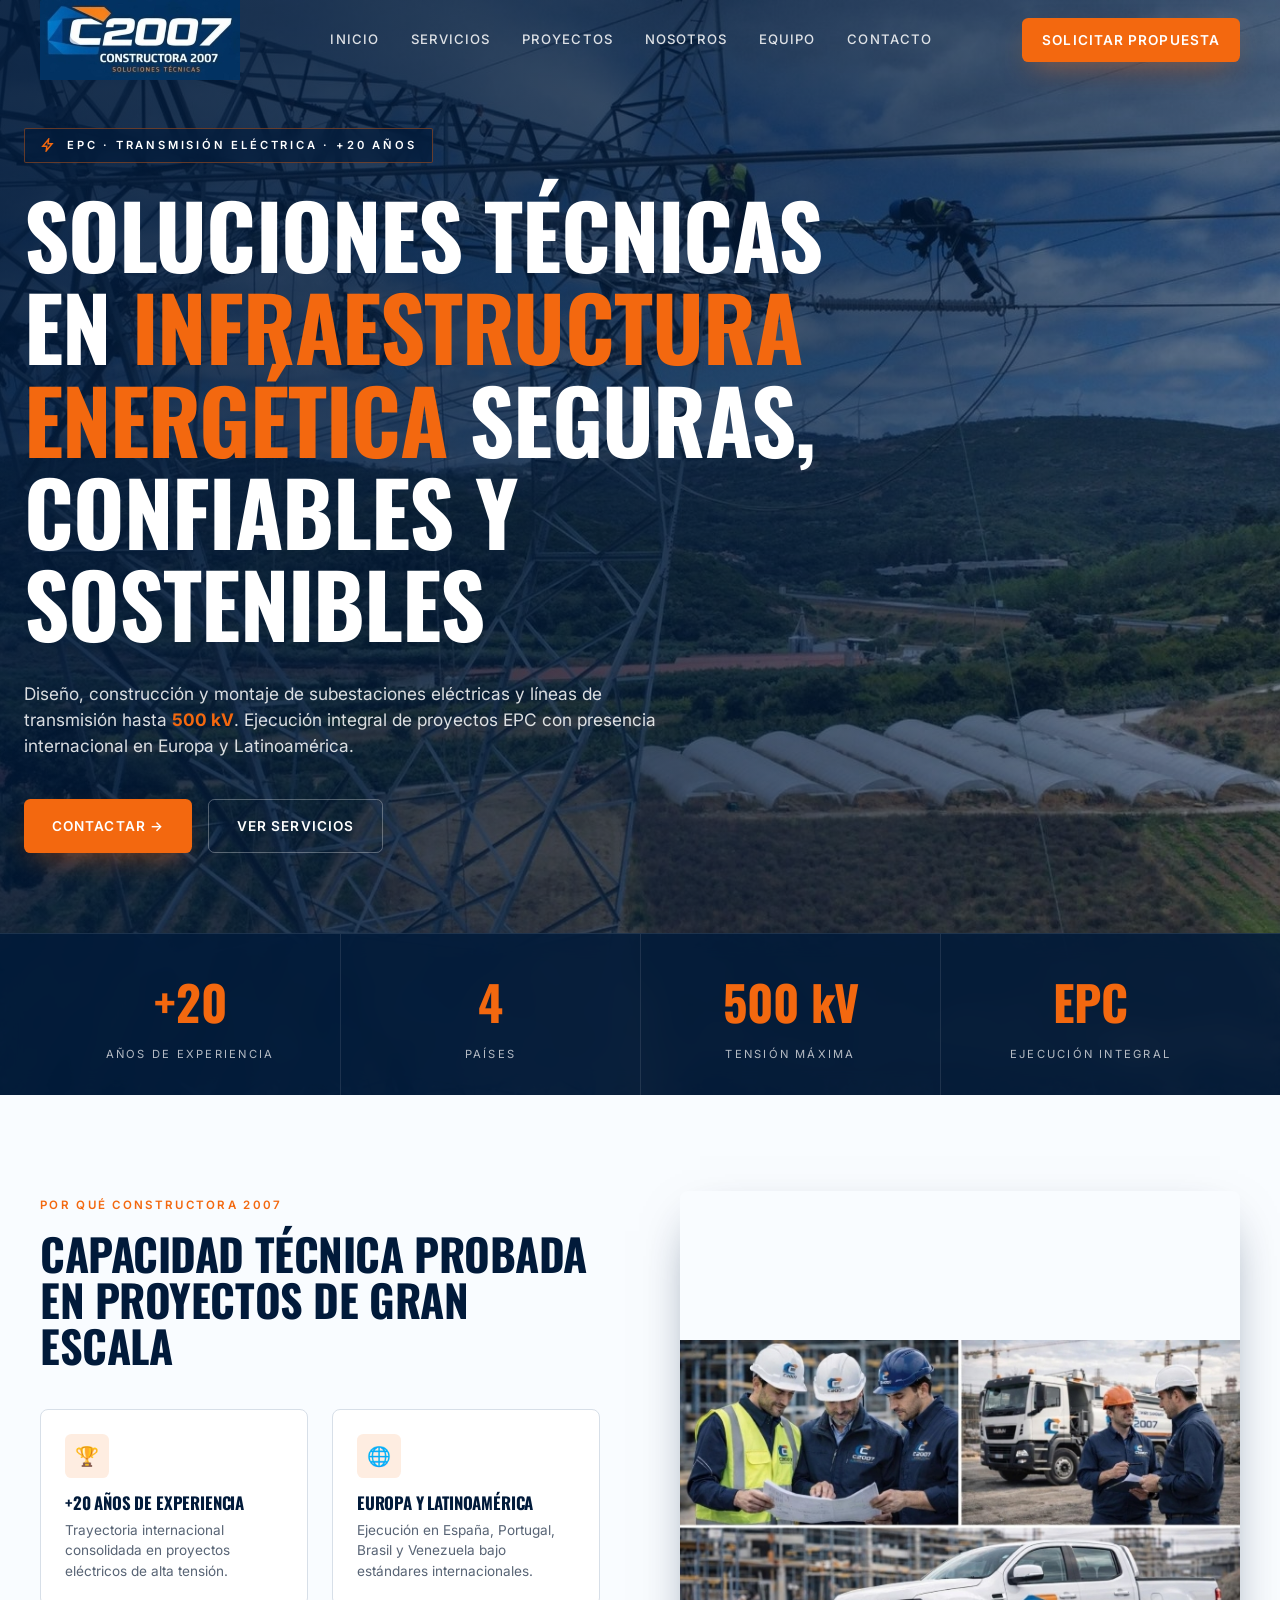
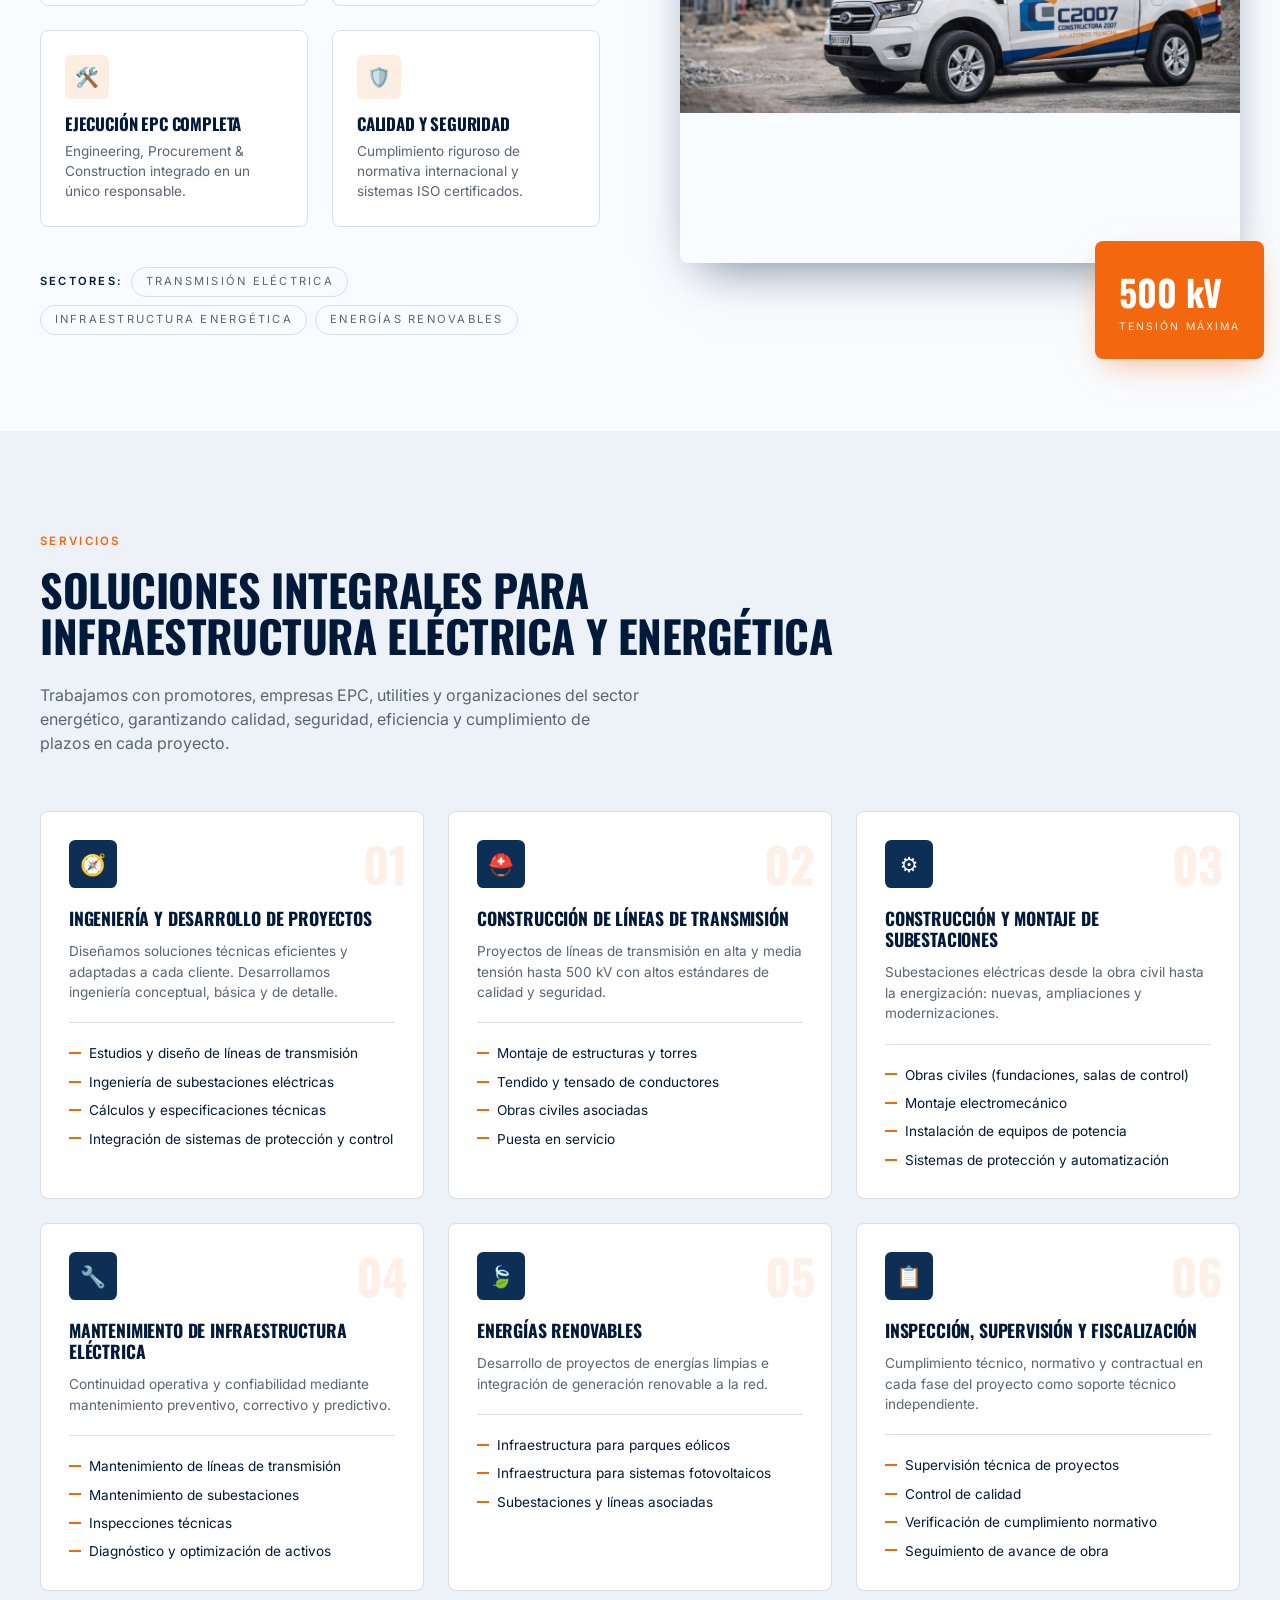
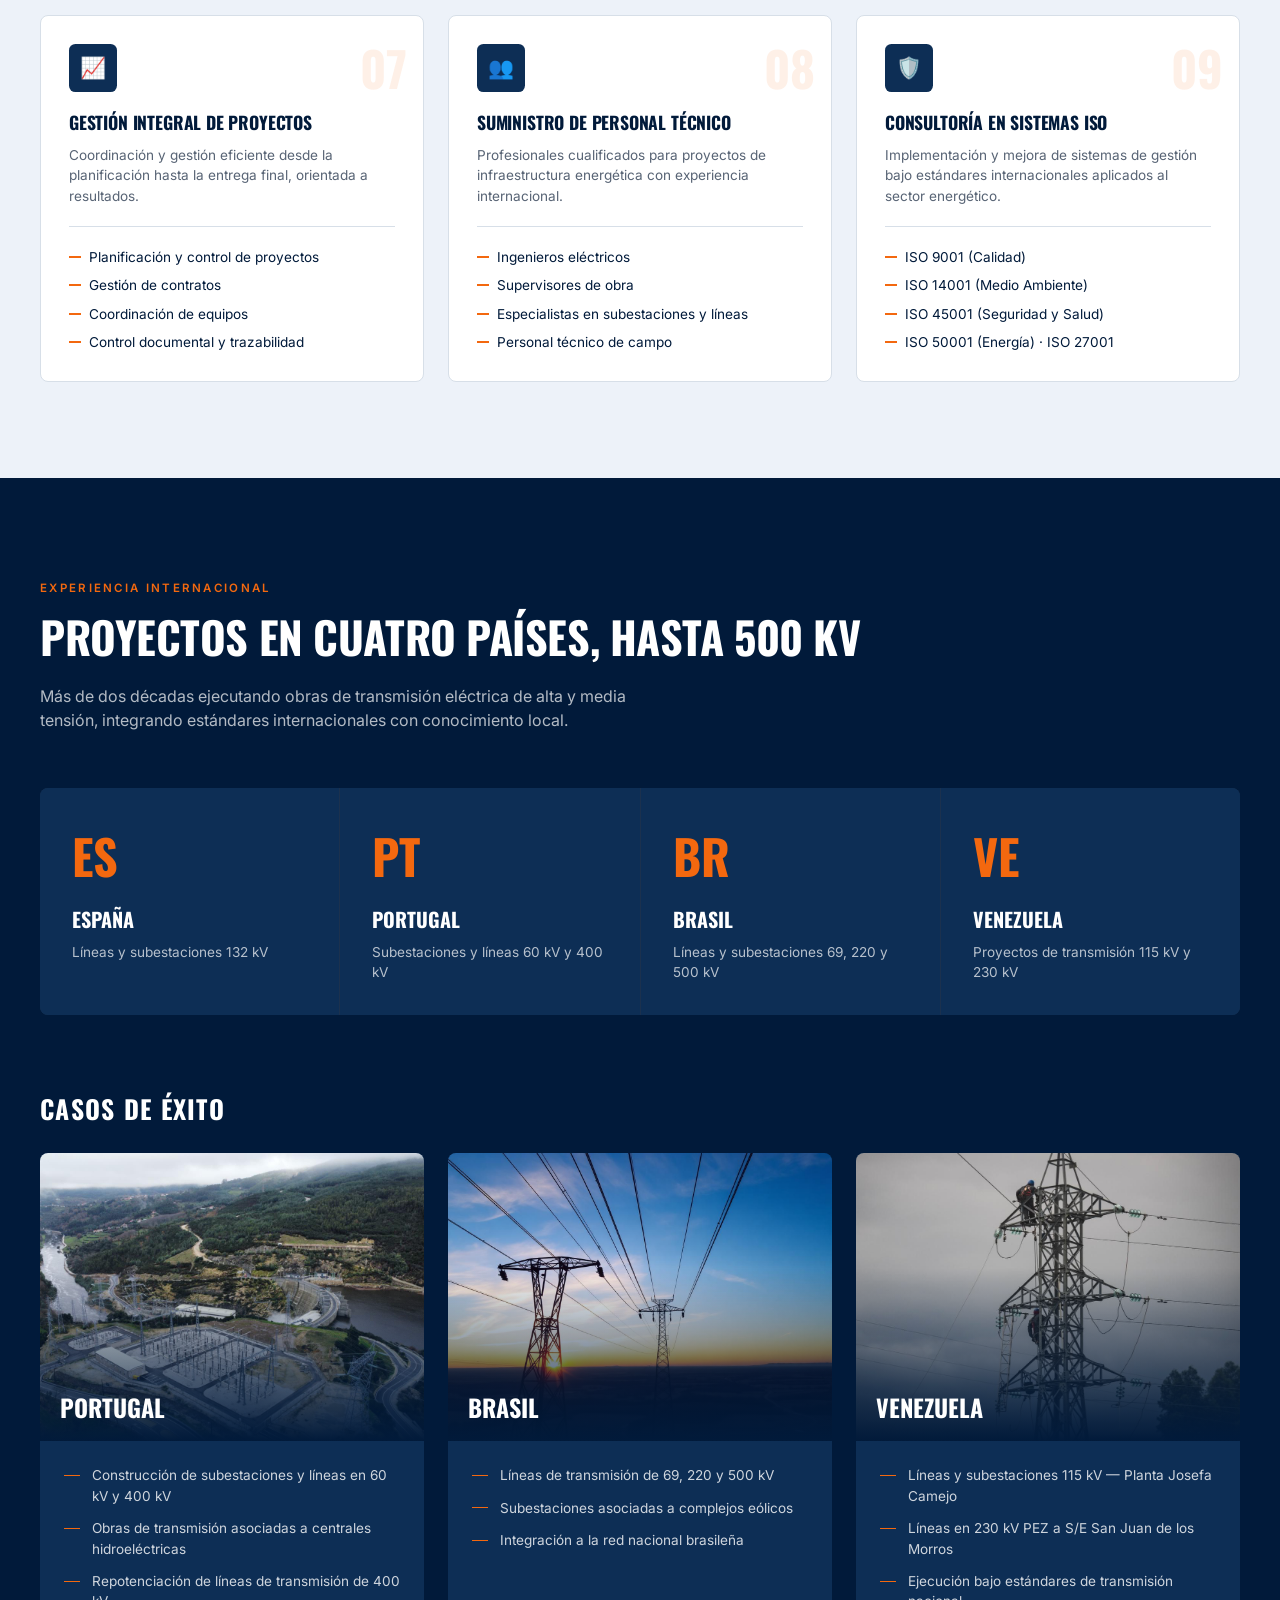
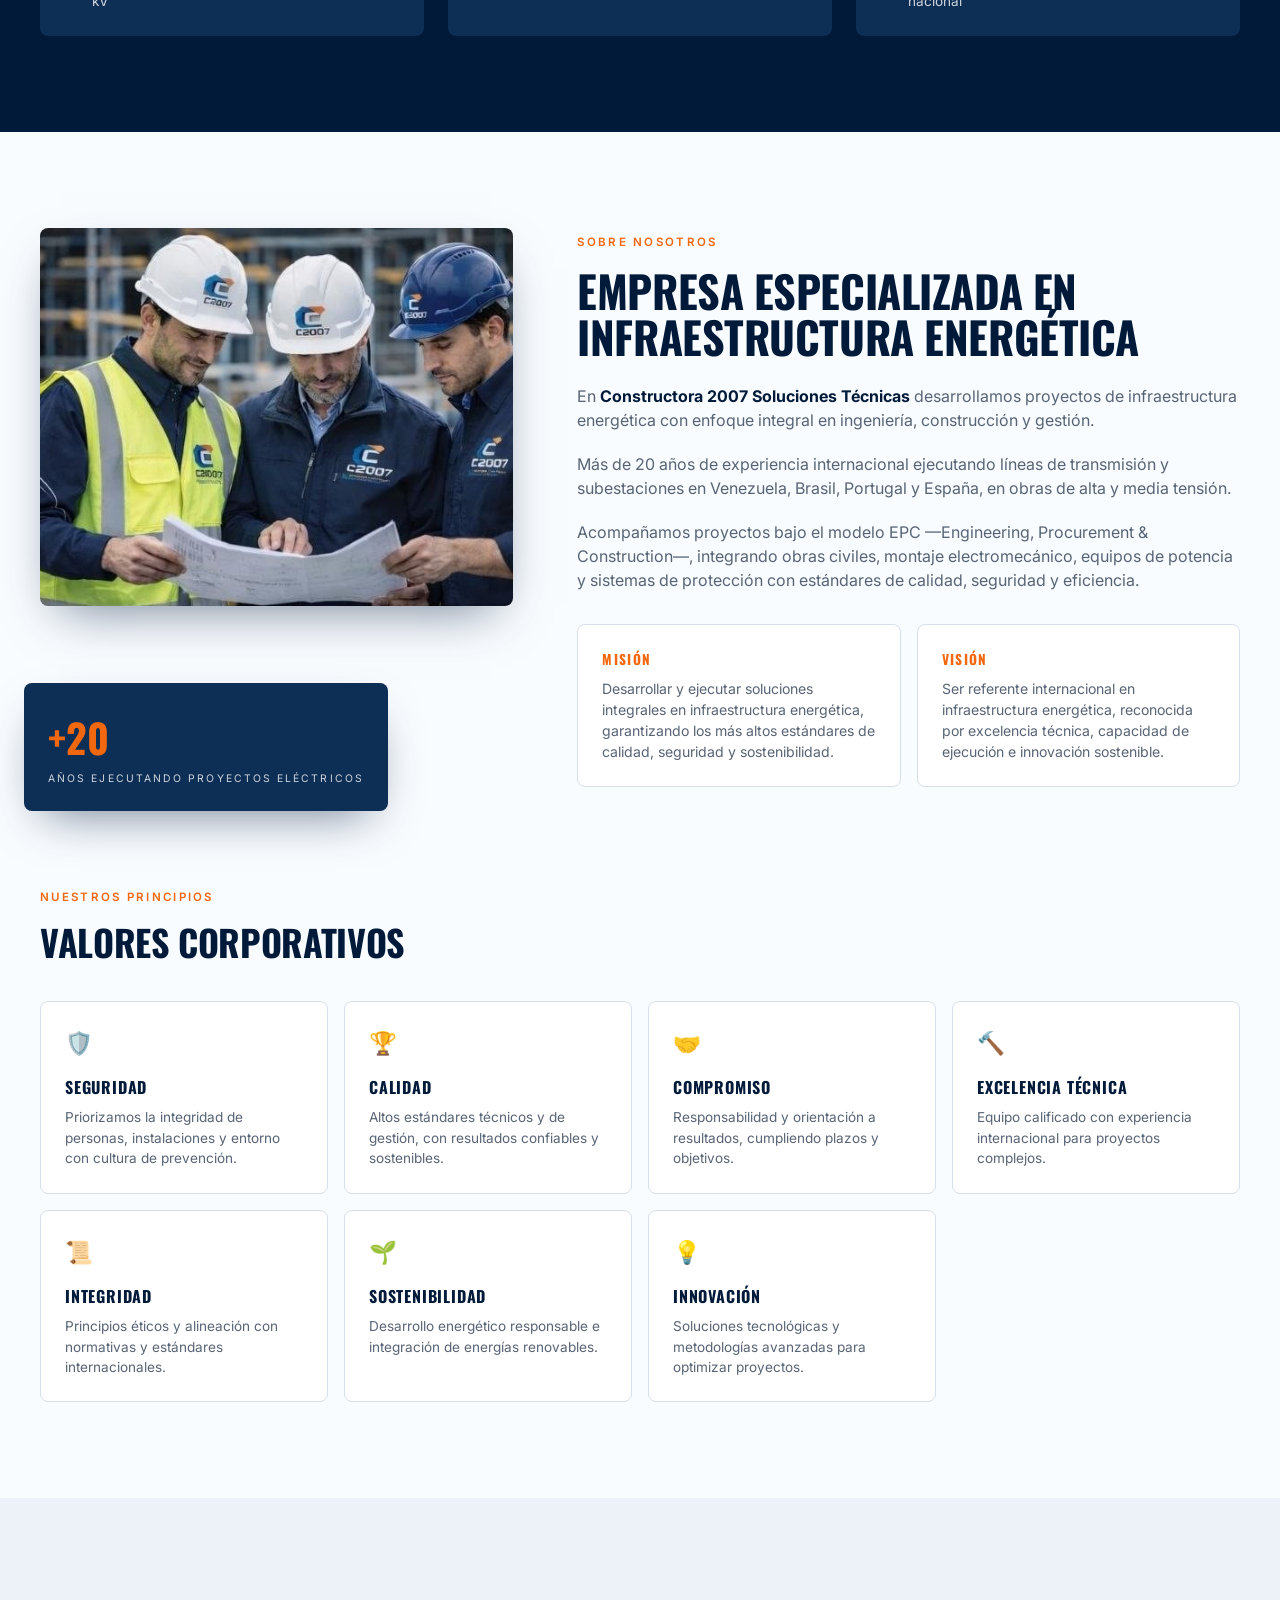
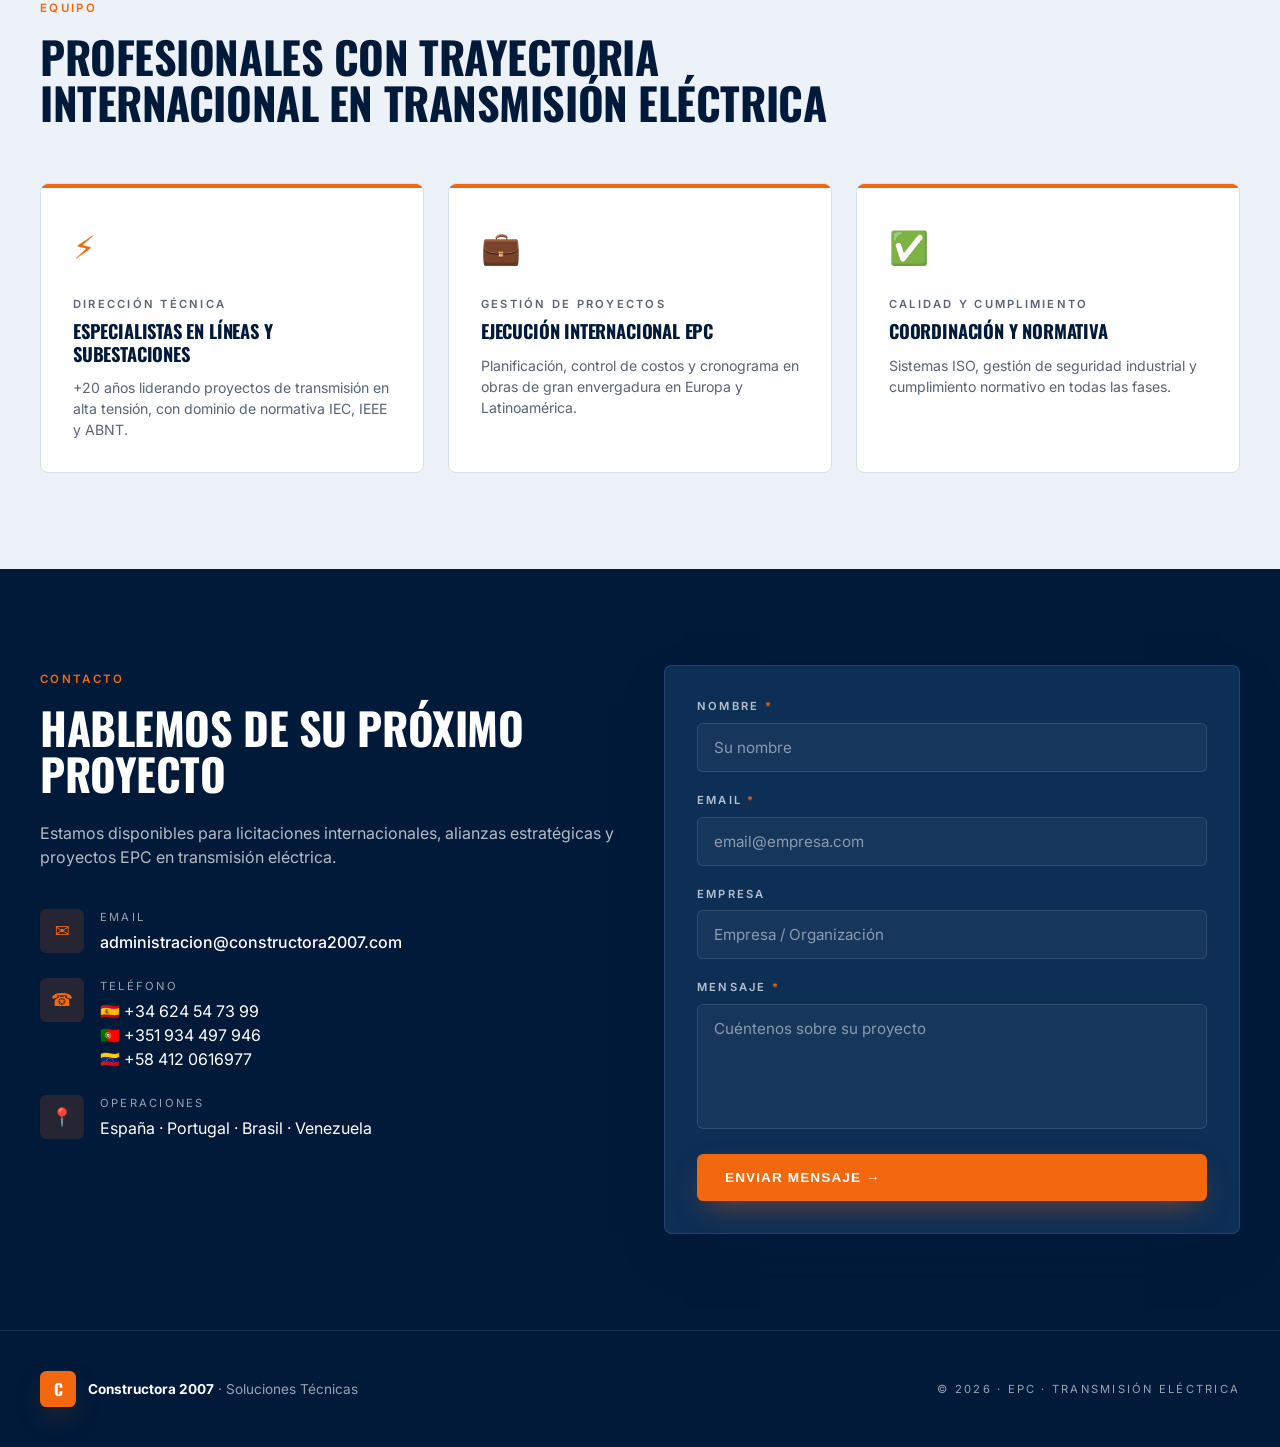
==== commit 4a8726da: "Update index.html" ====
--- a/index.html
+++ b/index.html
@@ -90,7 +90,7 @@
       </div>
     </div>
     <div class="why-img-wrap">
-      <img src="img/coche.jpeg" alt="Tendido de conductores" />
+      <img src="img/obra.jpg" alt="Tendido de conductores" />
       <div class="why-badge"><div class="why-badge-v">500 kV</div><div class="why-badge-l">Tensión máxima</div></div>
     </div>
   </div>
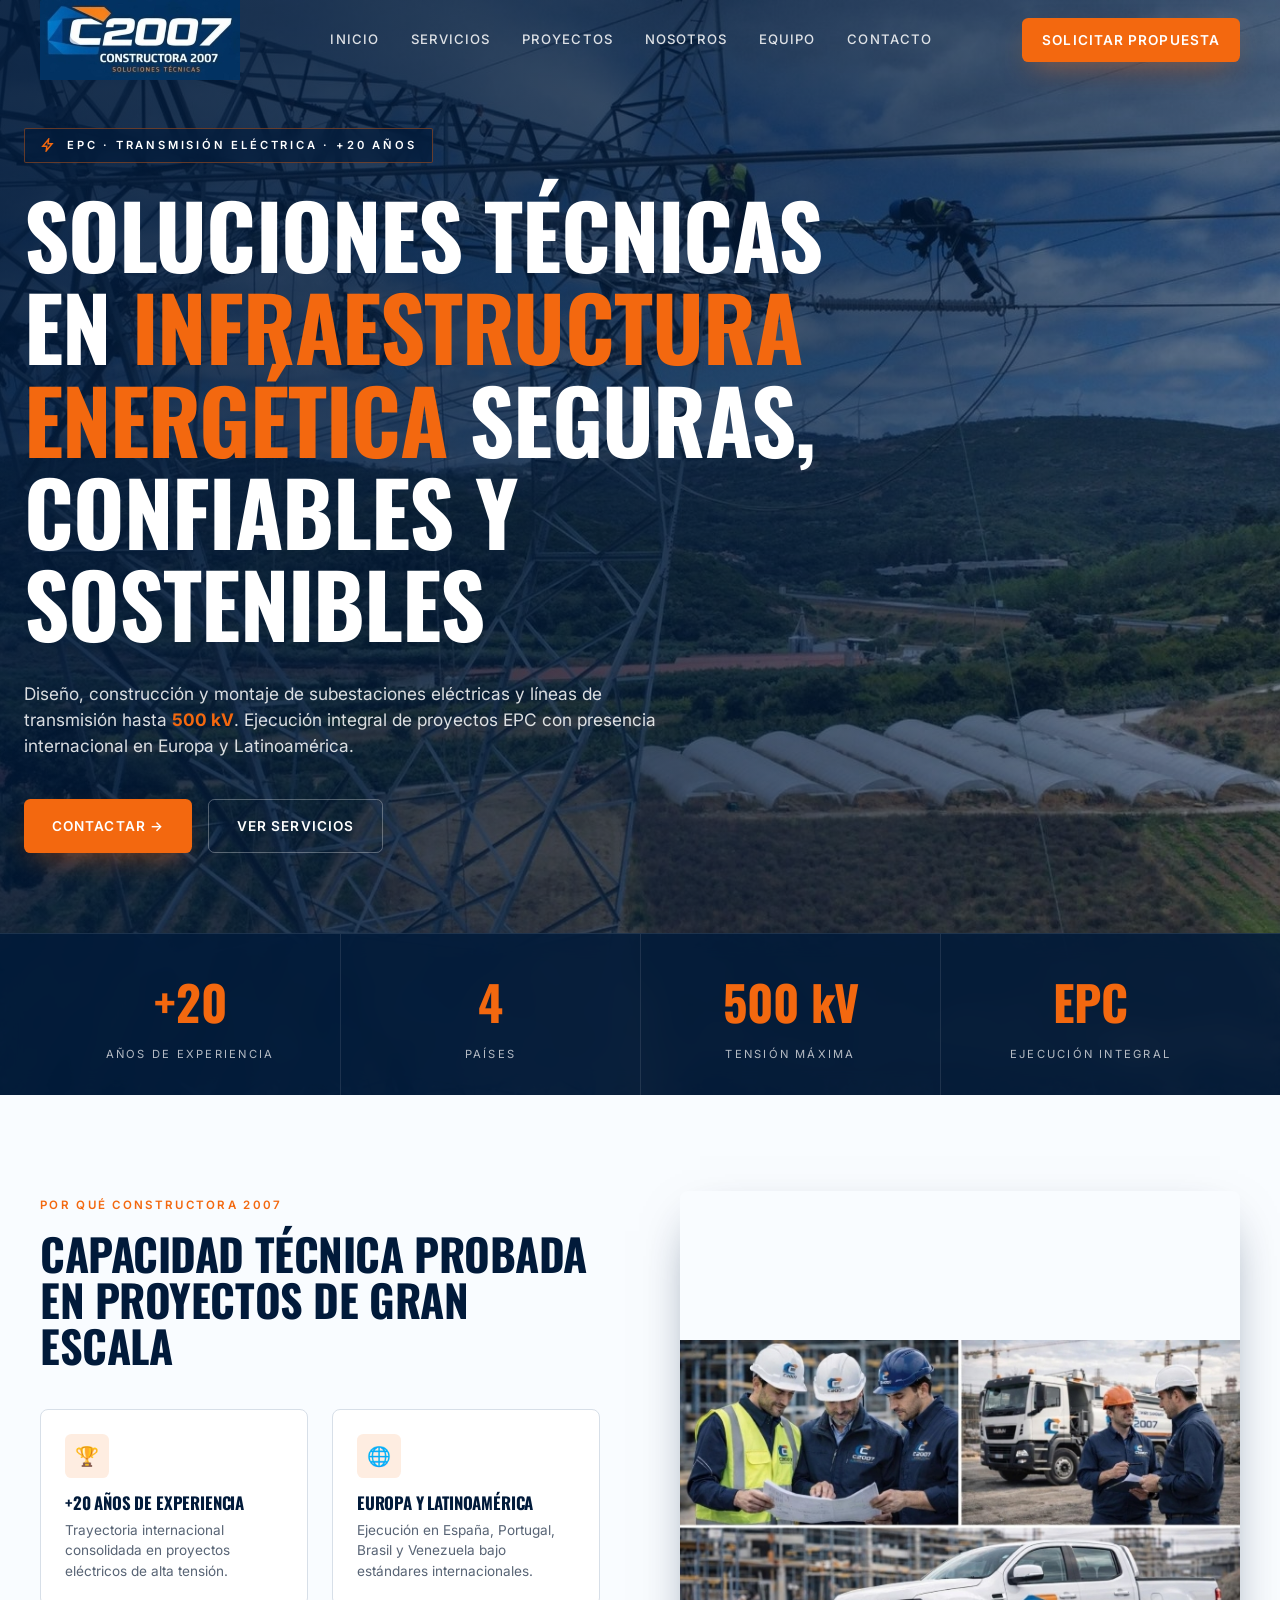
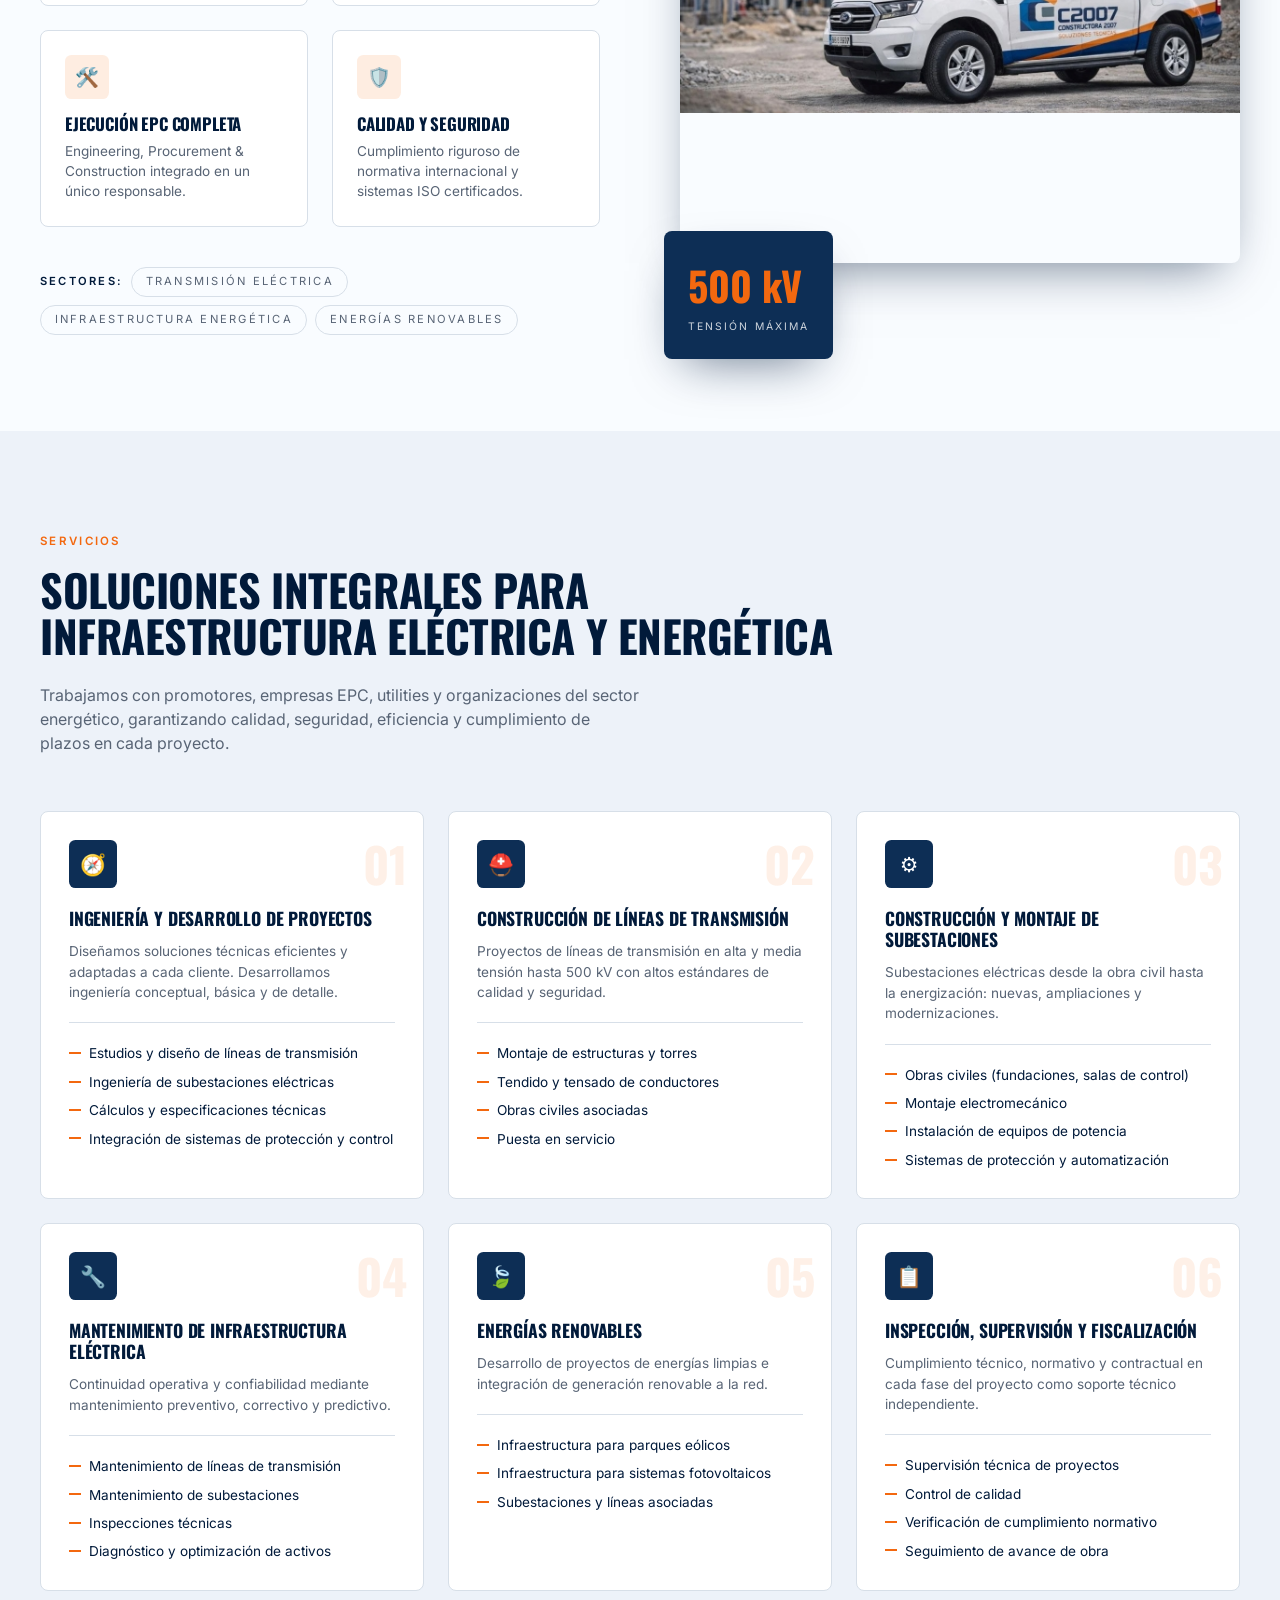
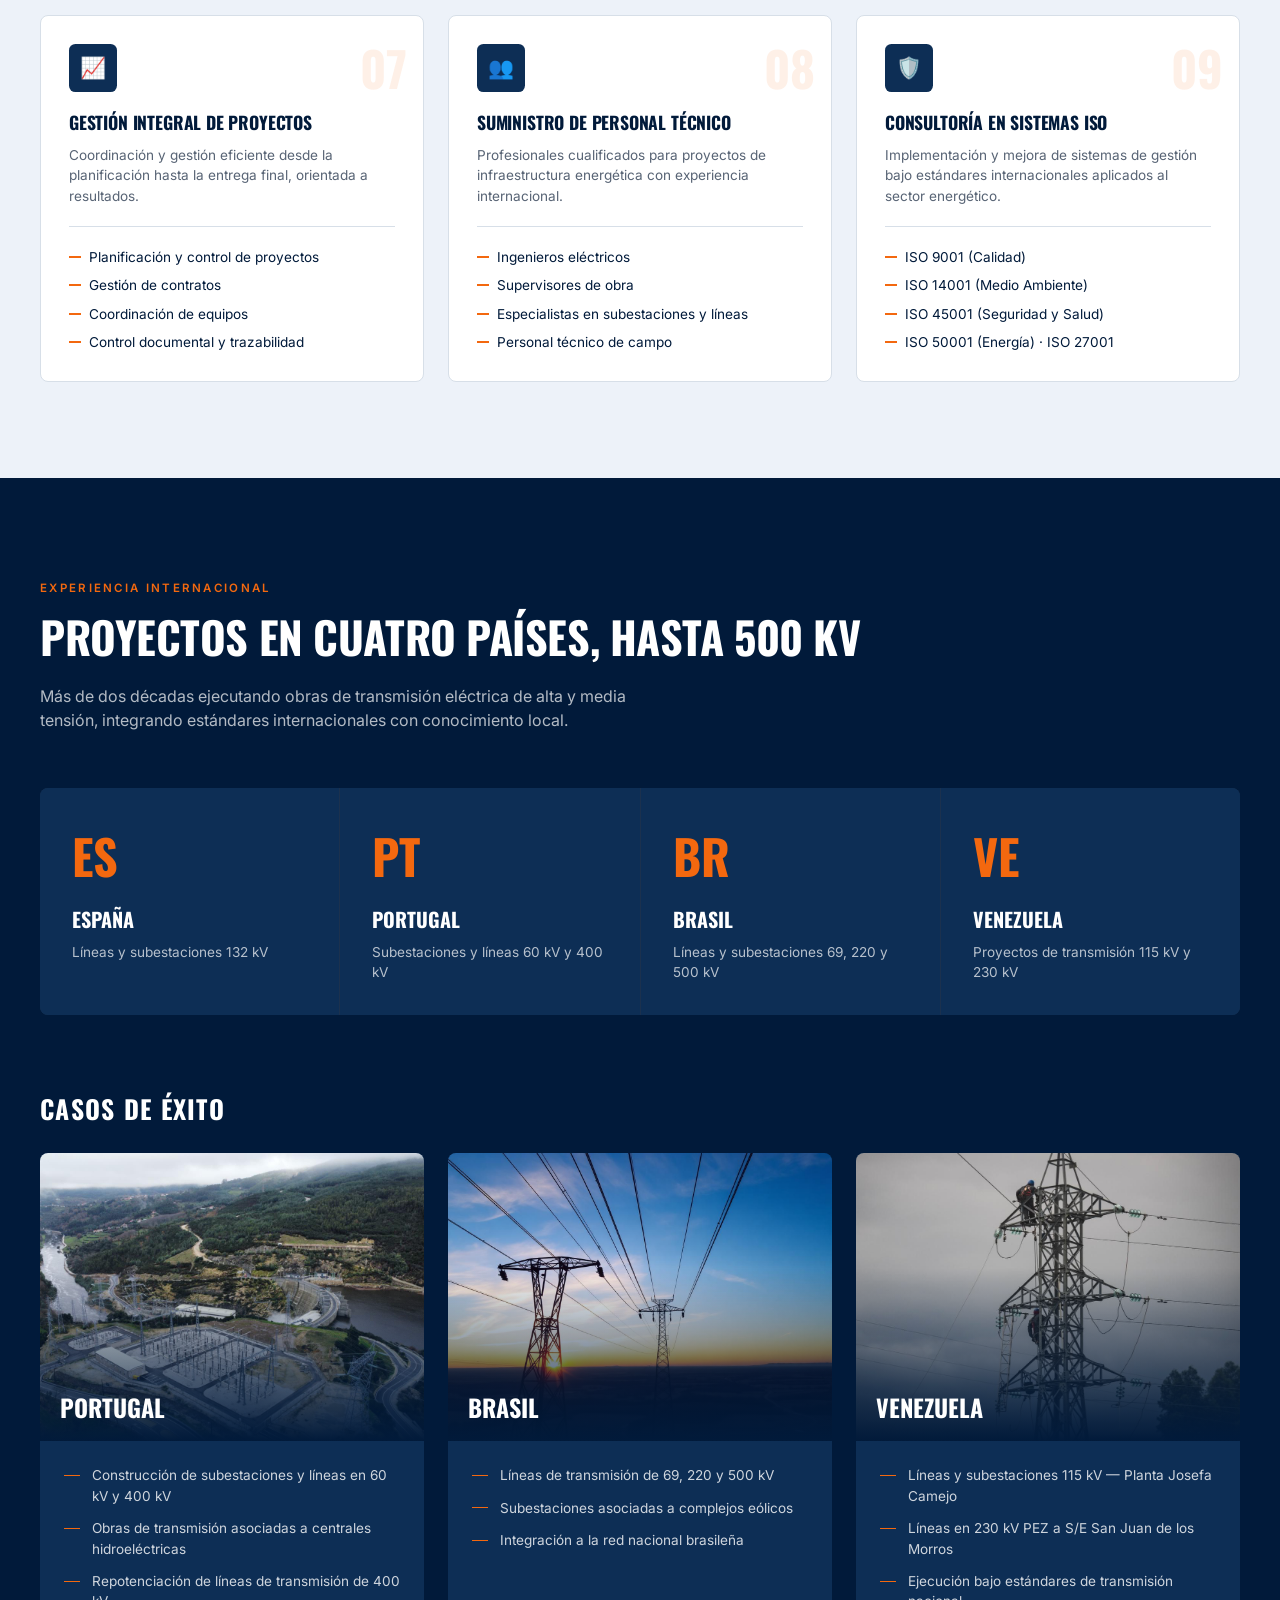
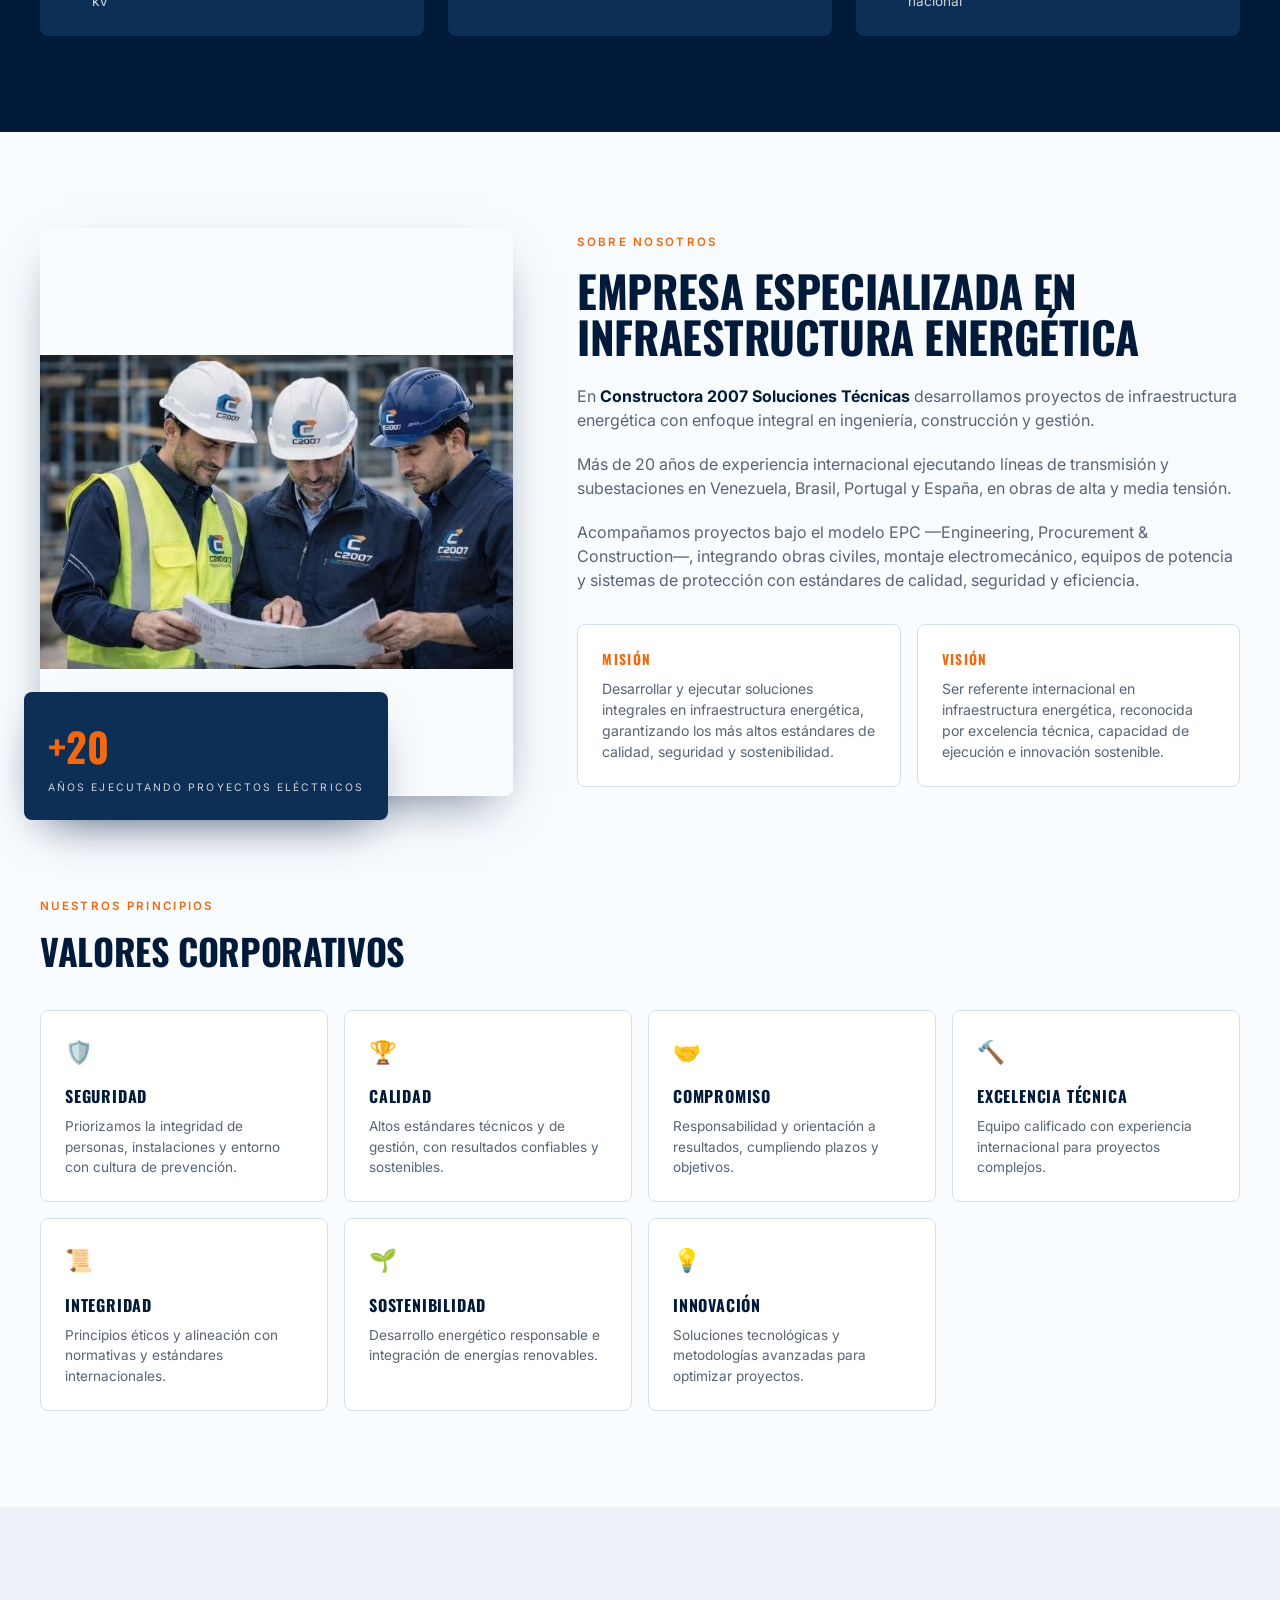
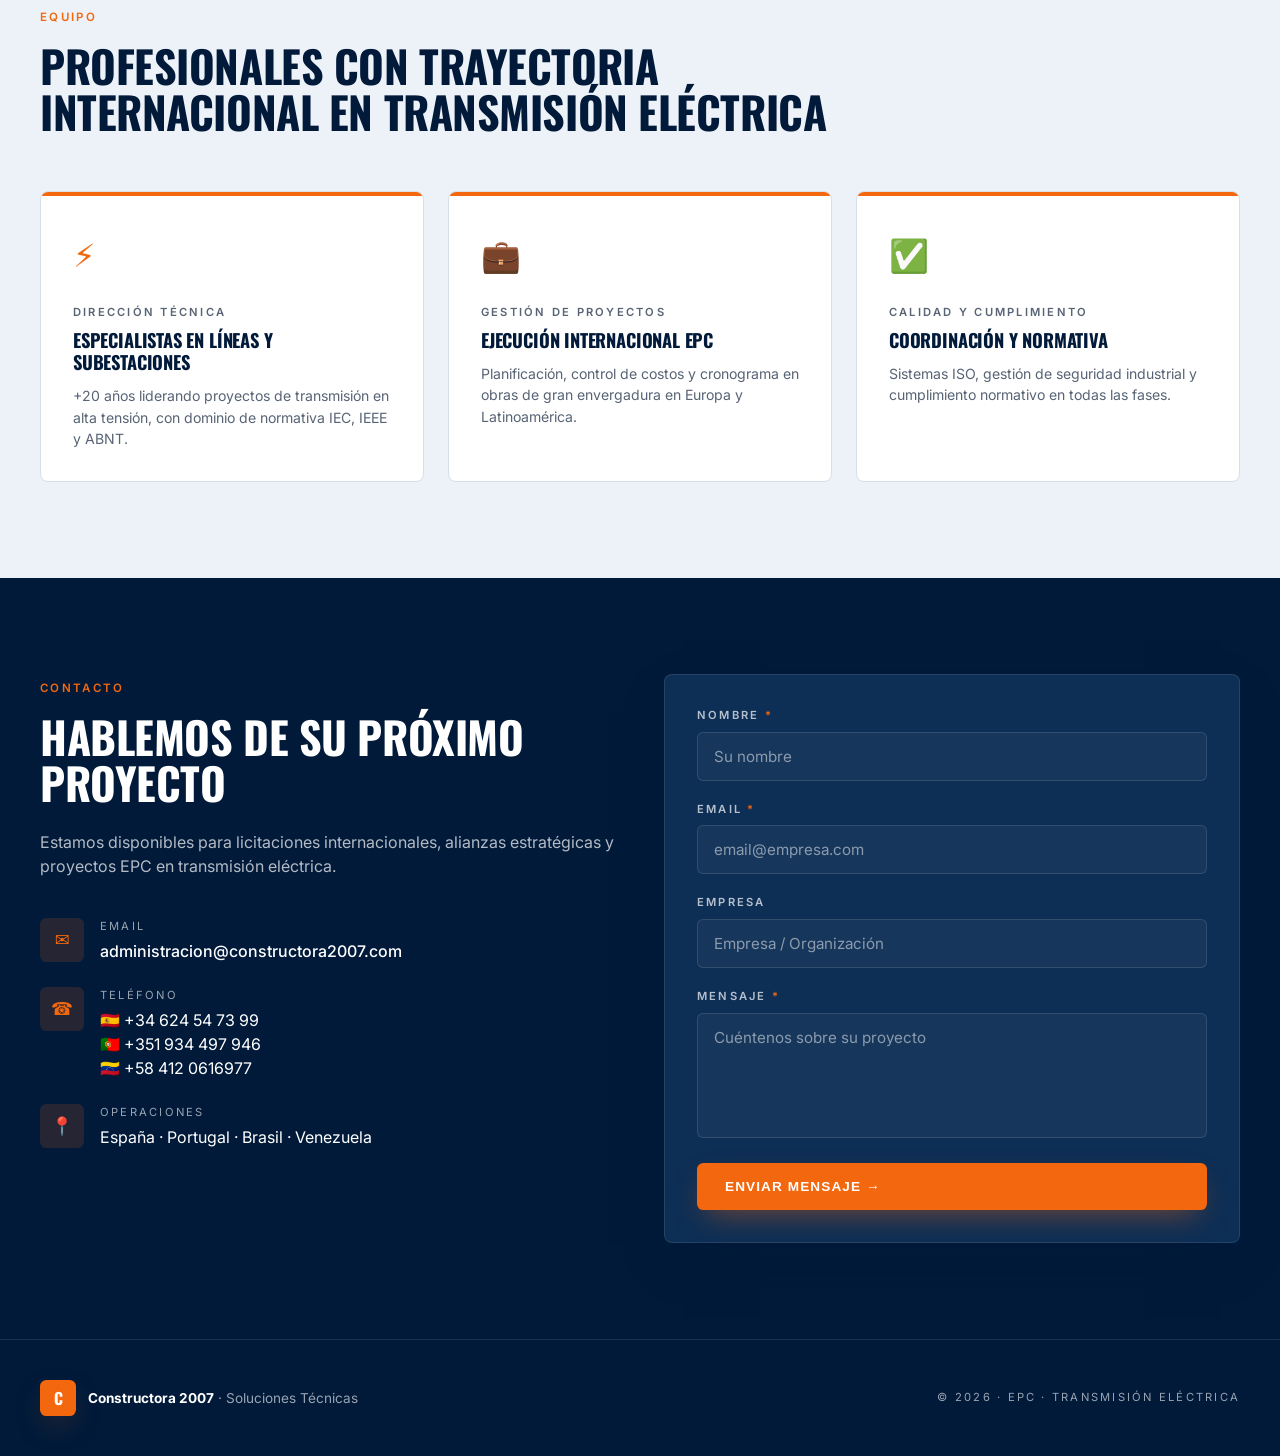
==== commit e755ff62: "Update index.html" ====
--- a/index.html
+++ b/index.html
@@ -8,6 +8,7 @@
 <link rel="preconnect" href="https://fonts.googleapis.com">
 <link rel="preconnect" href="https://fonts.gstatic.com" crossorigin>
 <link href="https://fonts.googleapis.com/css2?family=Inter:wght@400;500;600;700&family=Oswald:wght@500;600;700&display=swap" rel="stylesheet">
+<link rel="icon" href="/img/ico.ico">
 <link rel="stylesheet" href="css/styles.css" />
 </head>
 <body>
@@ -91,7 +92,7 @@
     </div>
     <div class="why-img-wrap">
       <img src="img/obra.jpg" alt="Tendido de conductores" />
-      <div class="why-badge"><div class="why-badge-v">500 kV</div><div class="why-badge-l">Tensión máxima</div></div>
+      <div class="about-badge"><div class="about-badge-v">500 kV</div><div class="about-badge-l">Tensión máxima</div></div>
     </div>
   </div>
 </section>
--- a/css/styles.css
+++ b/css/styles.css
@@ -138,7 +138,7 @@
 .about-grid{display:grid;gap:3.5rem;grid-template-columns:1fr}
 @media(min-width:1024px){.about-grid{grid-template-columns:5fr 7fr;gap:4rem}}
 .about-img-wrap{position:relative}
-.about-img-wrap img{aspect-ratio:10/8;width:100%;object-fit:cover;border-radius:.5rem;box-shadow:var(--shadow-elev)}
+.about-img-wrap img{aspect-ratio:5/6;width:100%;object-fit:contain;border-radius:.5rem;box-shadow:var(--shadow-elev)}
 .about-badge{position:absolute;bottom:-1.5rem;left:-1rem;background:var(--navy);color:#fff;padding:1.5rem;border-radius:.5rem;box-shadow:var(--shadow-elev)}
 .about-badge-v{font-family:"Oswald";font-size:2.5rem;font-weight:700;color:var(--orange)}
 .about-badge-l{margin-top:.25rem;font-size:.65rem;text-transform:uppercase;letter-spacing:.2em;color:rgba(255,255,255,.8)}
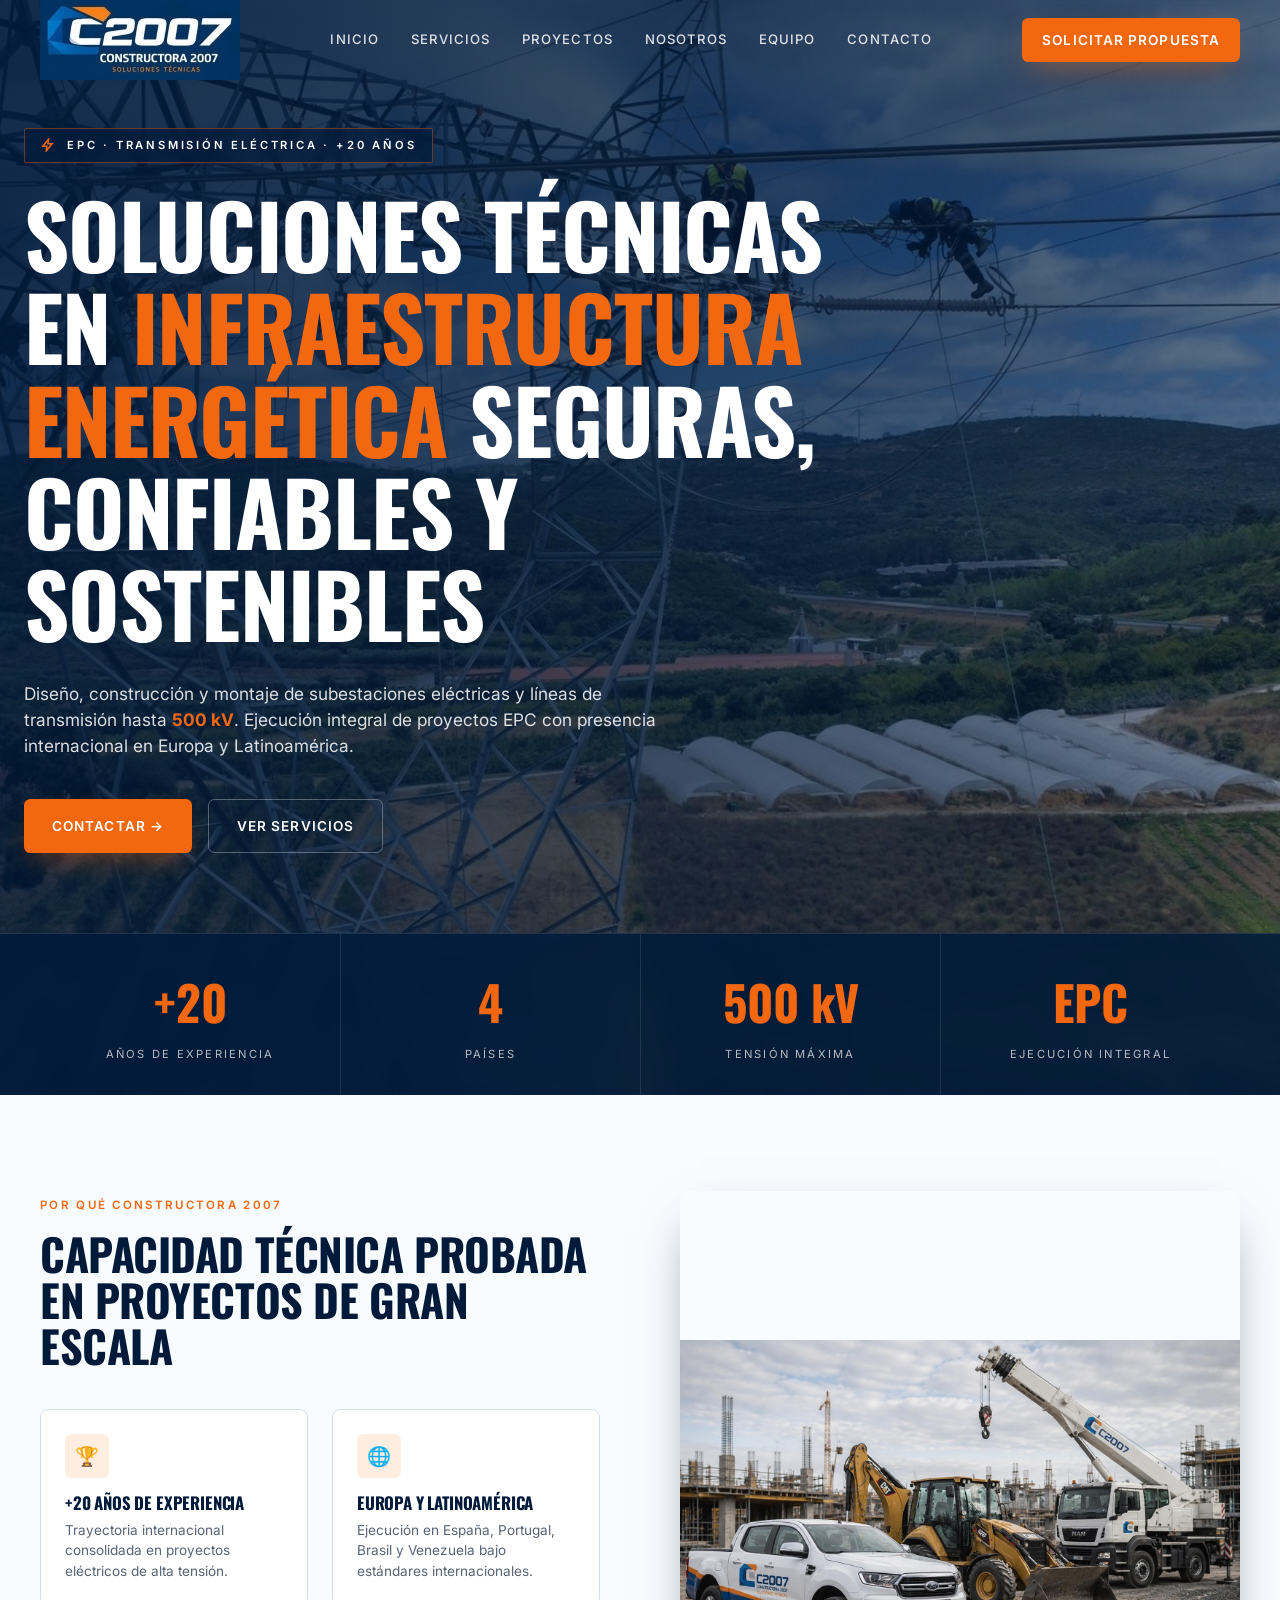
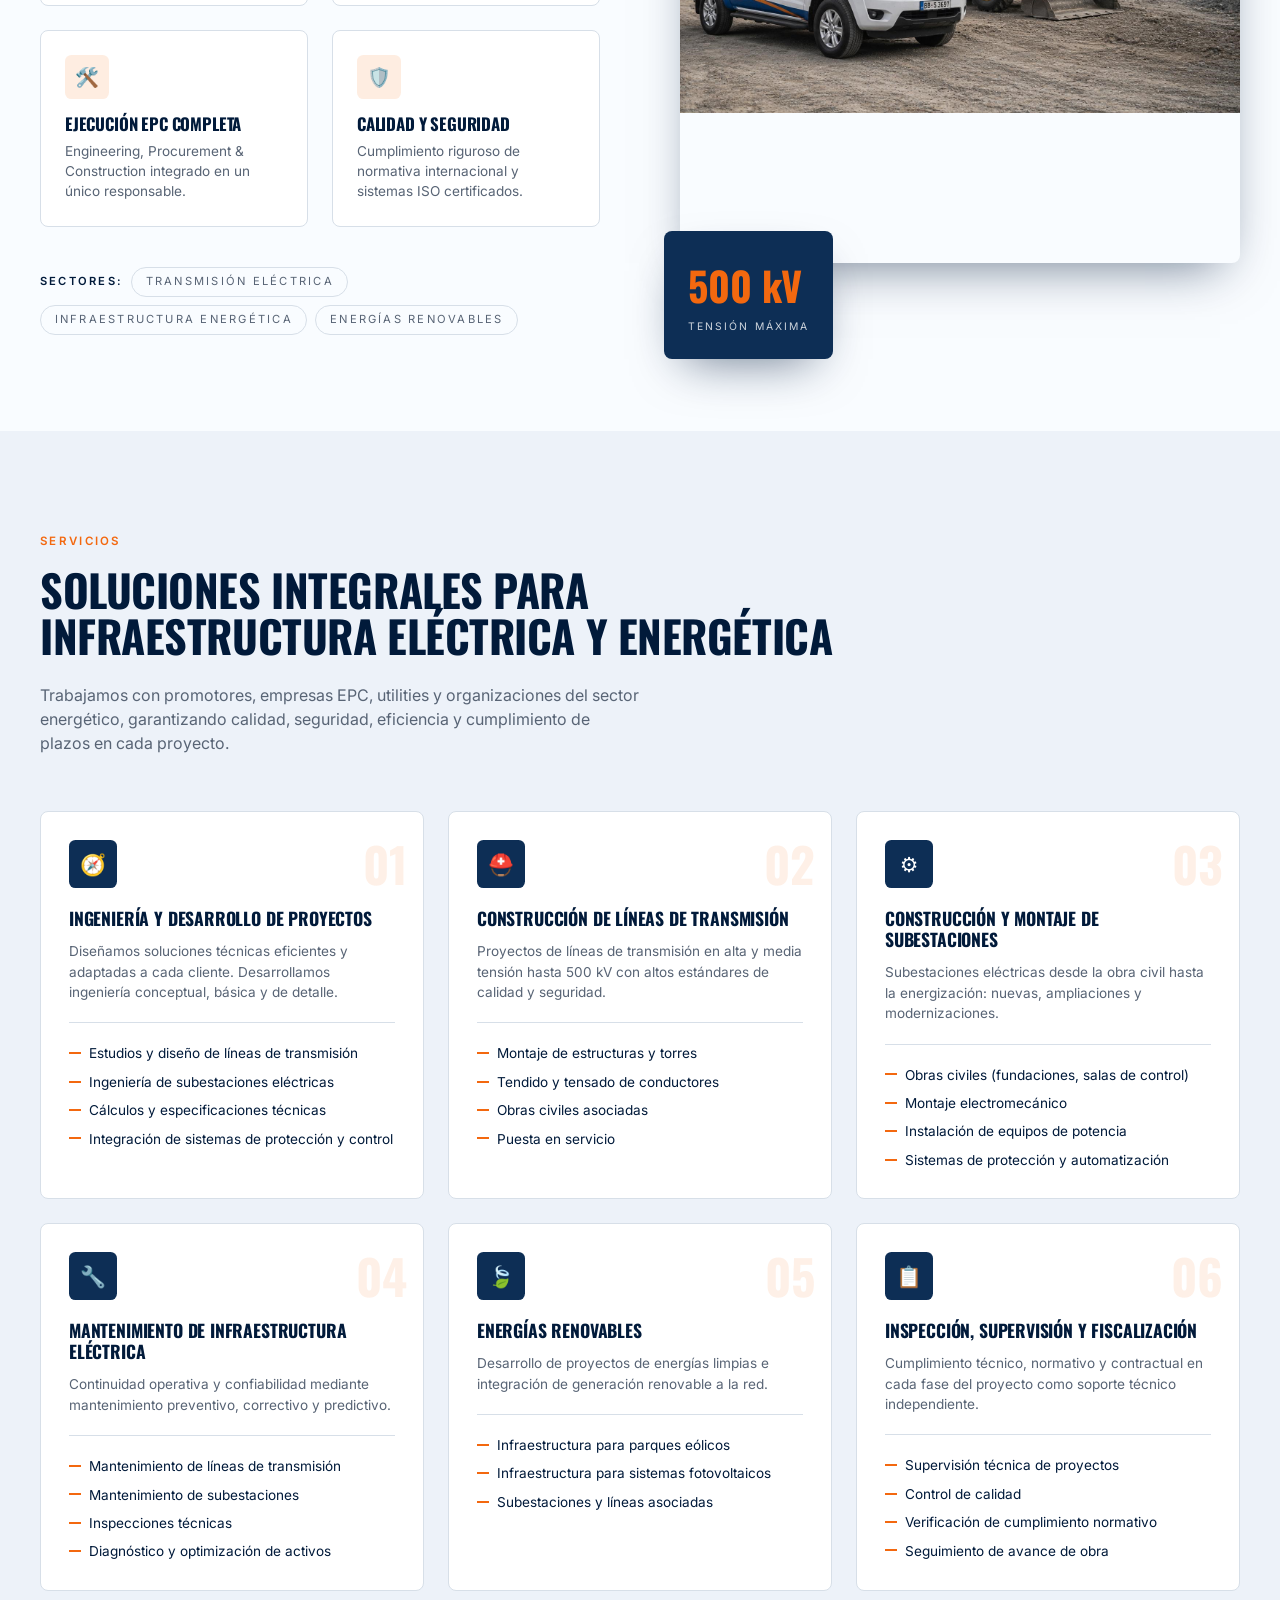
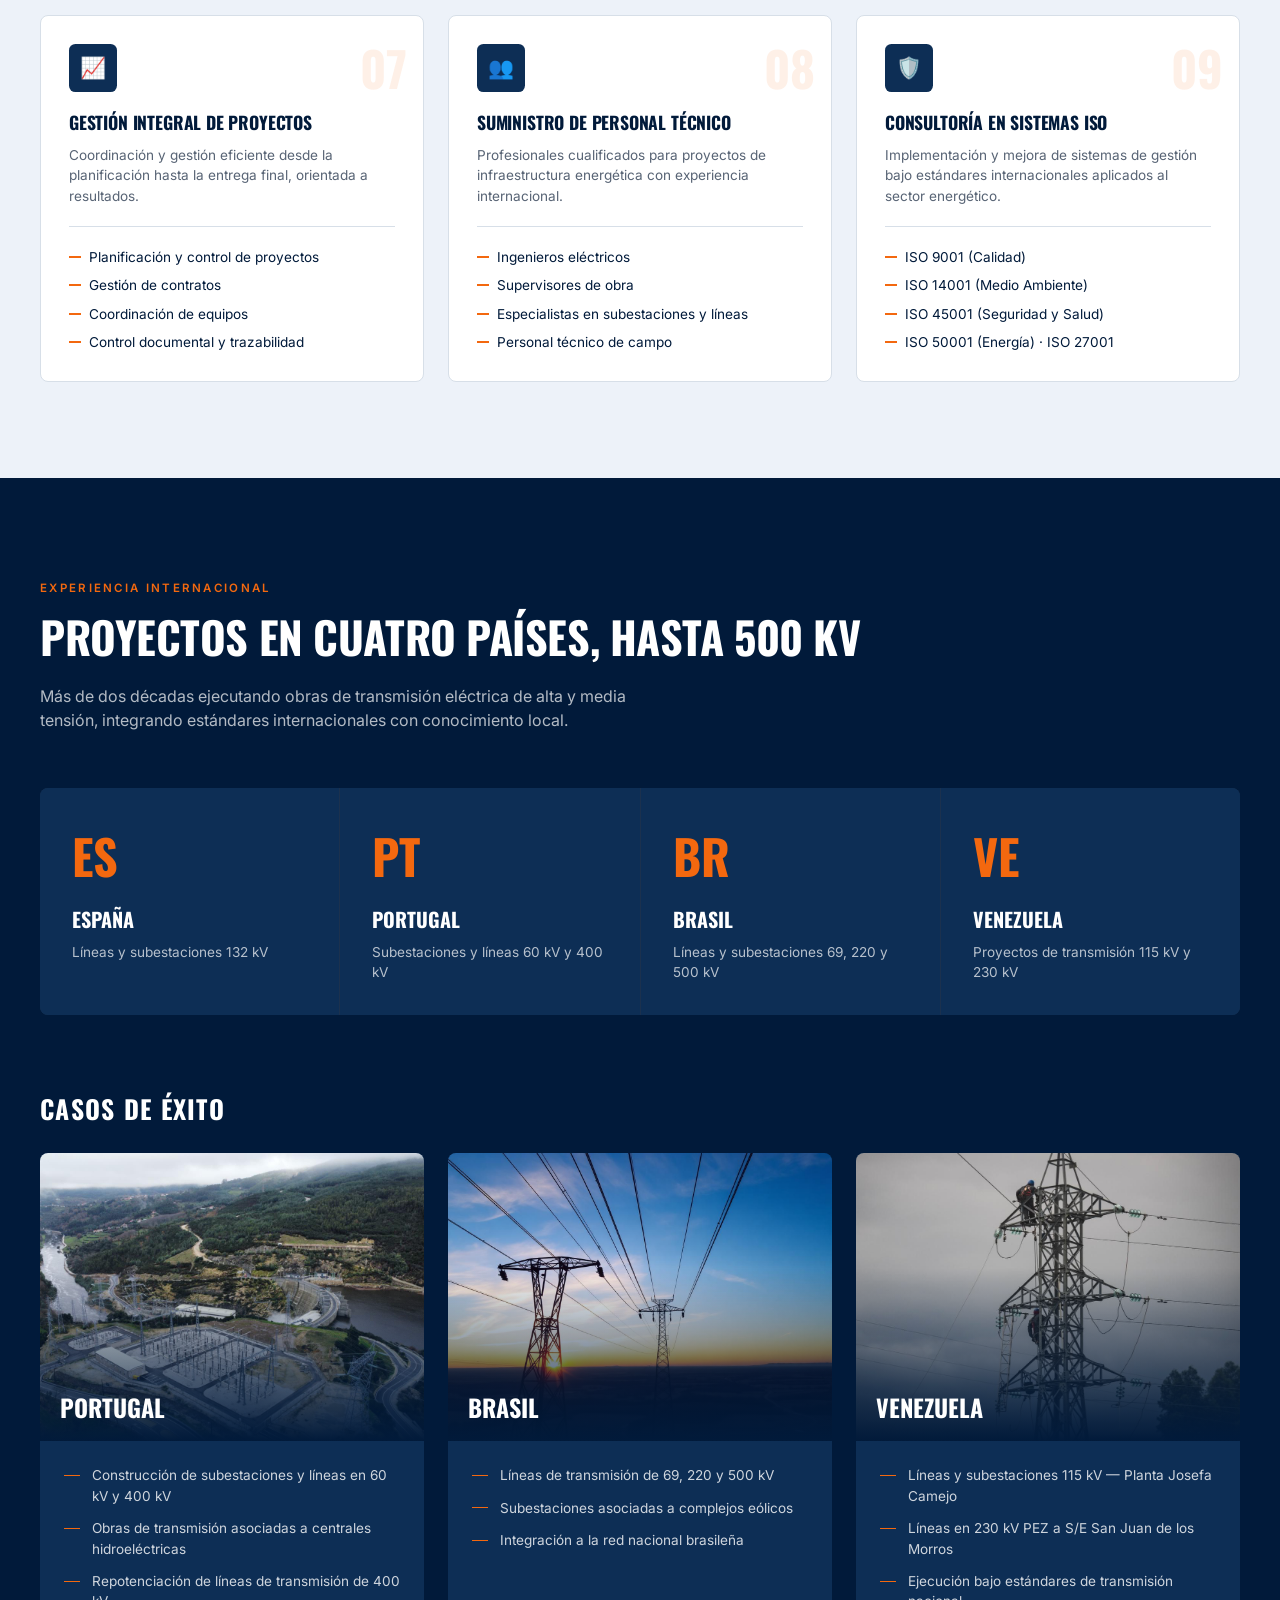
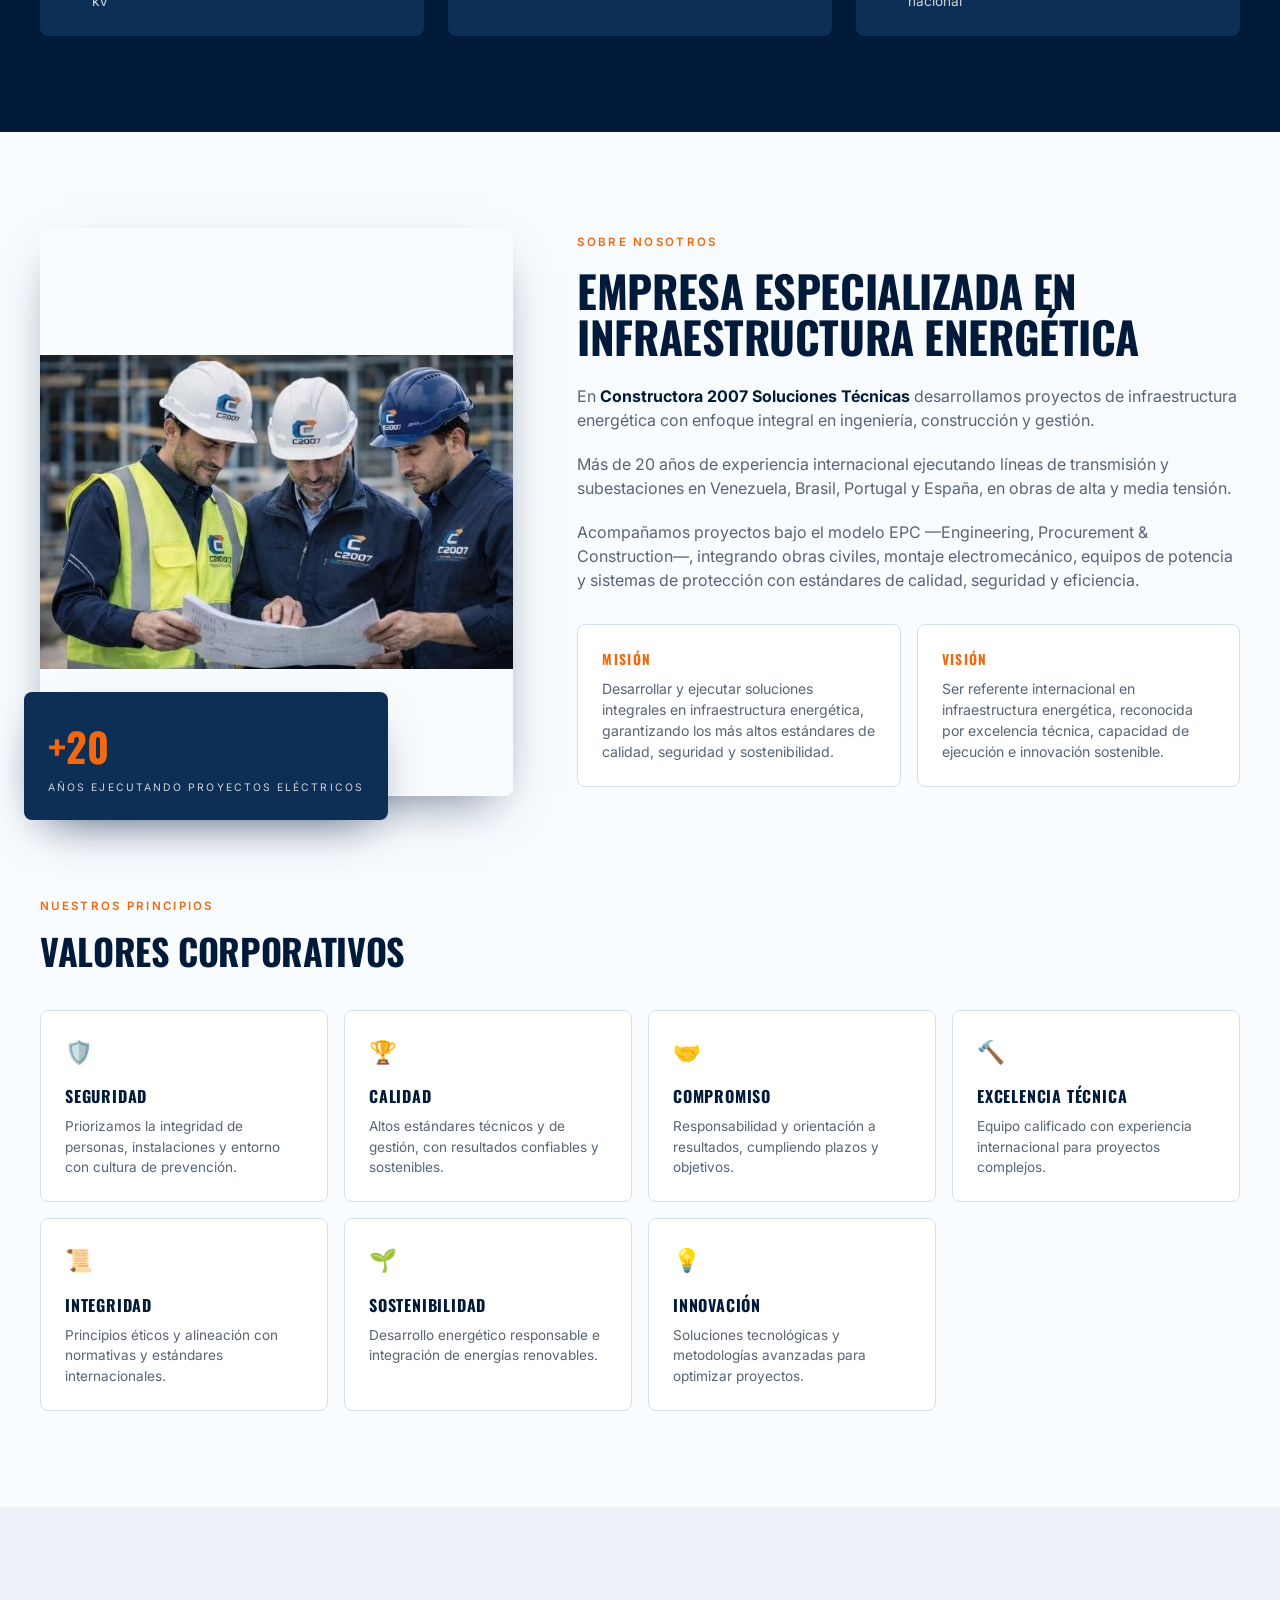
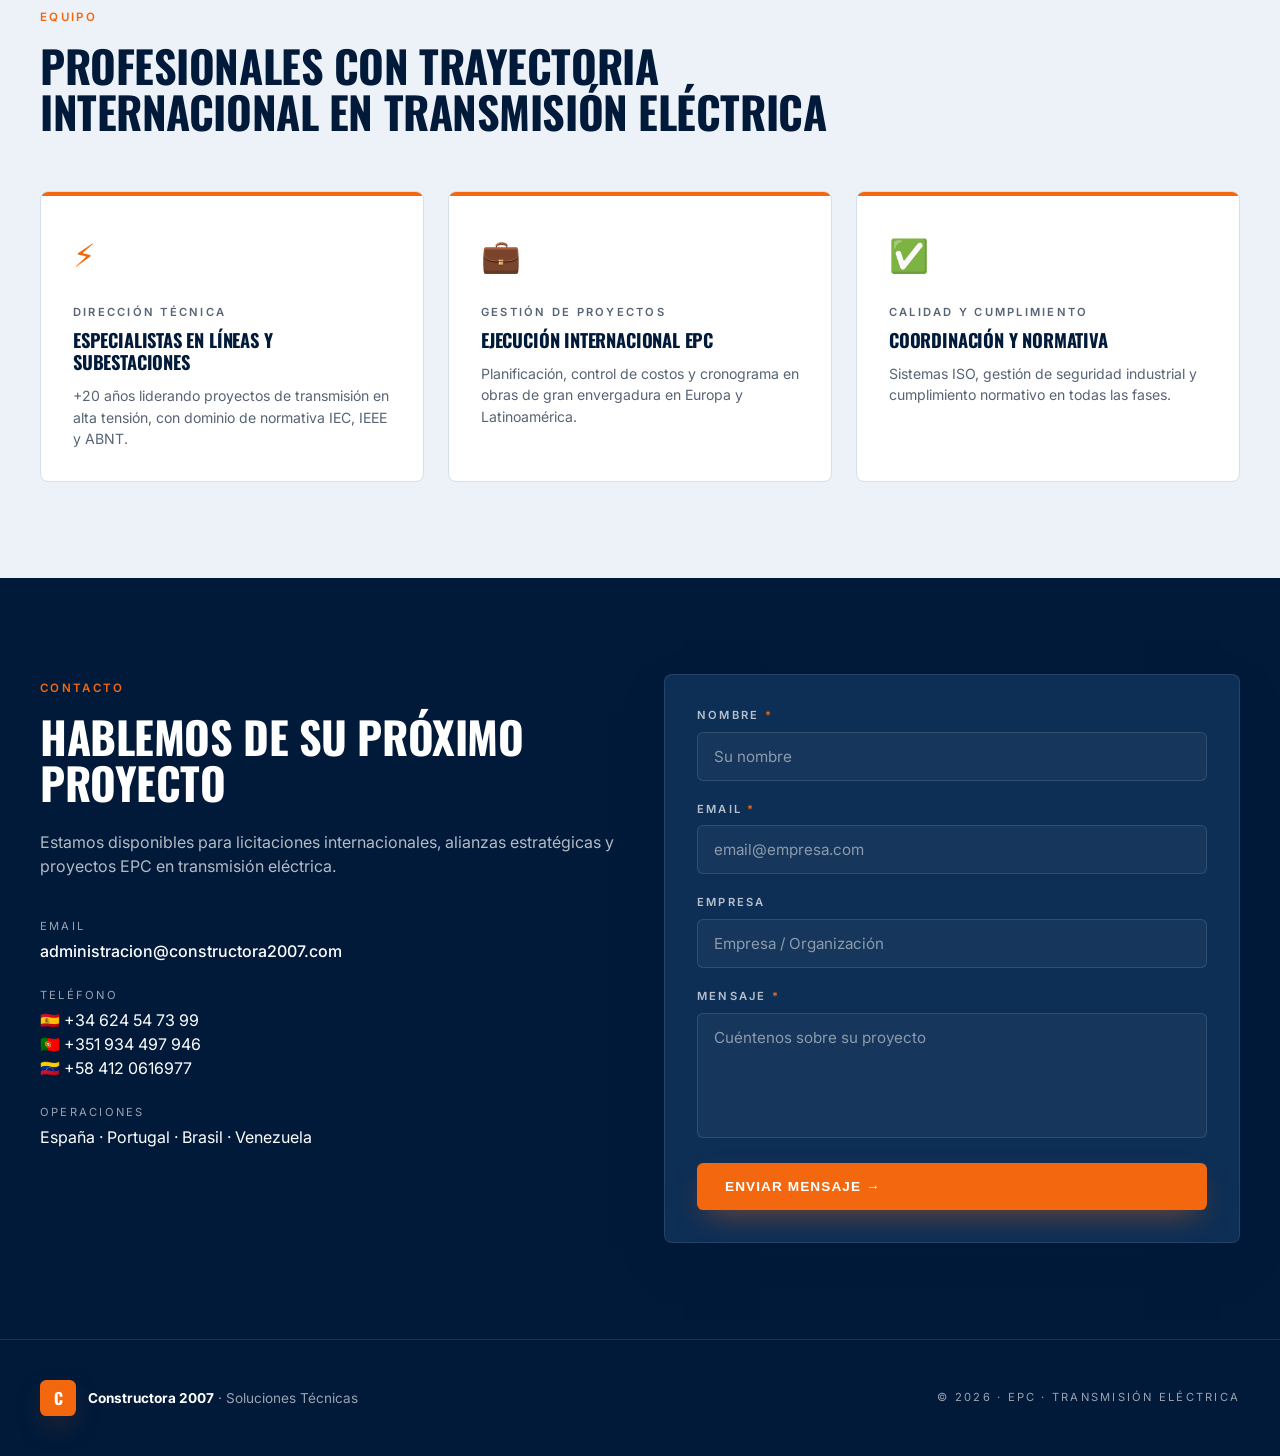
==== commit d0250a48: "Update index.html" ====
--- a/index.html
+++ b/index.html
@@ -8,7 +8,7 @@
 <link rel="preconnect" href="https://fonts.googleapis.com">
 <link rel="preconnect" href="https://fonts.gstatic.com" crossorigin>
 <link href="https://fonts.googleapis.com/css2?family=Inter:wght@400;500;600;700&family=Oswald:wght@500;600;700&display=swap" rel="stylesheet">
-<link rel="icon" href="/img/ico.ico">
+<link rel="icon" href="img/ico.jpg">
 <link rel="stylesheet" href="css/styles.css" />
 </head>
 <body>
@@ -198,13 +198,13 @@
       <h2 class="light">Hablemos de su próximo proyecto</h2>
       <p class="lead light">Estamos disponibles para licitaciones internacionales, alianzas estratégicas y proyectos EPC en transmisión eléctrica.</p>
       <div class="contact-list">
-        <div class="contact-item"><div class="ci-ico">✉</div><div><div class="ci-l">Email</div><a href="mailto:administracion@constructora2007.com">administracion@constructora2007.com</a></div></div>
-        <div class="contact-item"><div class="ci-ico">☎</div><div><div class="ci-l">Teléfono</div>
+        <div class="contact-item"><div><div class="ci-l">Email</div><a href="mailto:administracion@constructora2007.com">administracion@constructora2007.com</a></div></div>
+        <div class="contact-item"><div><div class="ci-l">Teléfono</div>
           <div>🇪🇸 +34 624 54 73 99</div>
           <div>🇵🇹 +351 934 497 946</div>
           <div>🇻🇪 +58 412 0616977</div>
         </div></div>
-        <div class="contact-item"><div class="ci-ico">📍</div><div><div class="ci-l">Operaciones</div><div>España · Portugal · Brasil · Venezuela</div></div></div>
+        <div class="contact-item"><div><div class="ci-l">Operaciones</div><div>España · Portugal · Brasil · Venezuela</div></div></div>
       </div>
     </div>
     <form class="contact-form" id="contactForm">
--- a/css/styles.css
+++ b/css/styles.css
@@ -173,7 +173,6 @@
 .team-role{margin-top:1.5rem;font-size:.7rem;font-weight:600;text-transform:uppercase;letter-spacing:.2em;color:var(--muted)}
 .team-card h3{margin-top:.5rem;font-size:1.15rem;line-height:1.2}
 .team-card p{margin-top:.75rem;font-size:.88rem;color:var(--muted)}
-
 /* CONTACT */
 .contact{padding:6rem 0;background:var(--navy-deep);color:#fff}
 .contact-grid{display:grid;gap:3rem;grid-template-columns:1fr}
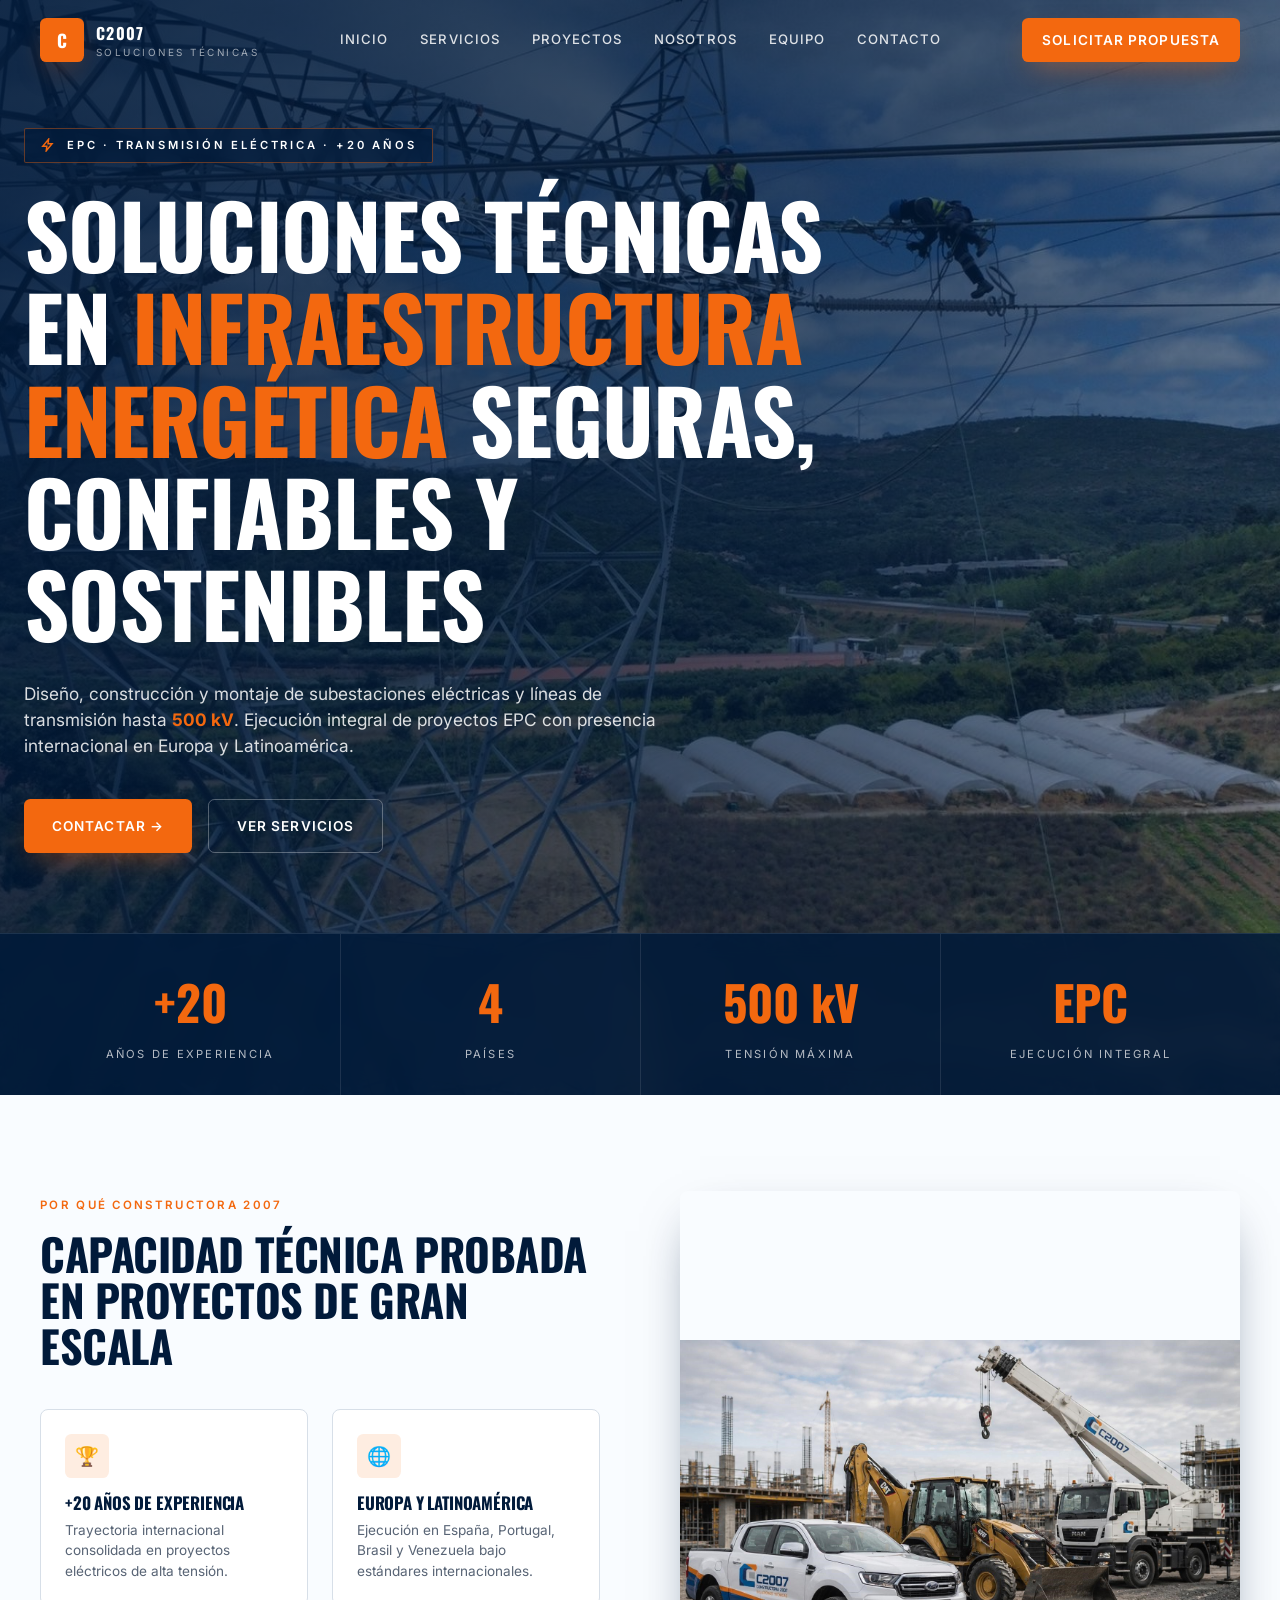
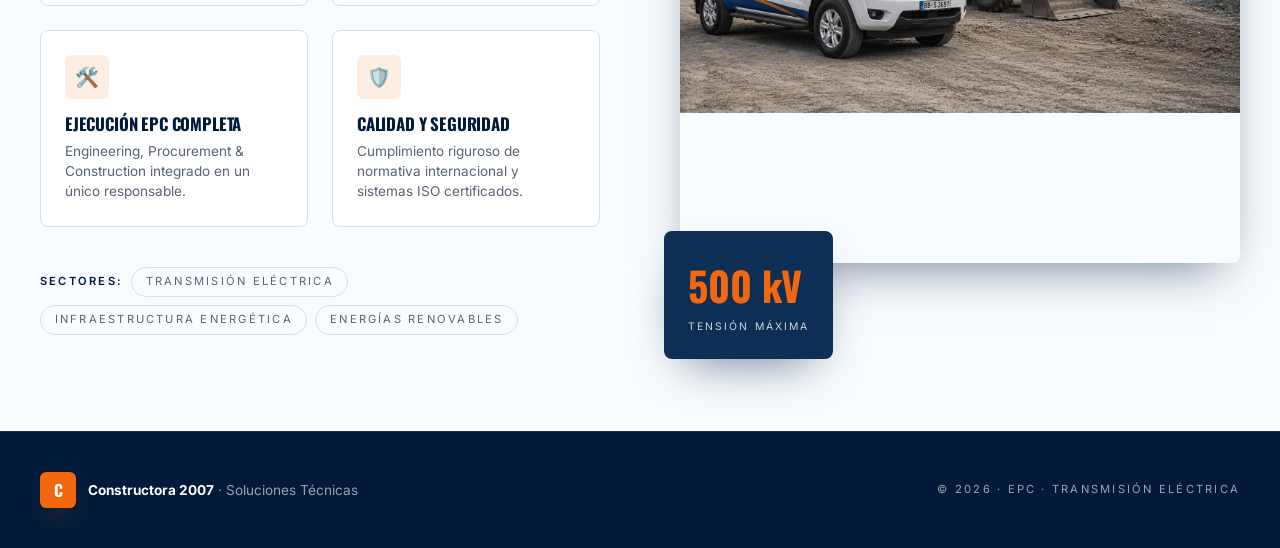
==== commit 6a4b0c3d: "Add files via upload" ====
--- a/index.html
+++ b/index.html
@@ -4,47 +4,44 @@
 <meta charset="utf-8" />
 <meta name="viewport" content="width=device-width, initial-scale=1" />
 <title>Constructora 2007 · EPC en Transmisión Eléctrica hasta 500 kV</title>
-<meta name="description" content="Diseño, construcción y montaje de subestaciones y líneas de transmisión hasta 500 kV. Proyectos EPC en España, Portugal, Brasil y Venezuela." />
+<meta name="description" content="Diseño, construcción y montaje de subestaciones y líneas de transmisión hasta 500 kV." />
 <link rel="preconnect" href="https://fonts.googleapis.com">
 <link rel="preconnect" href="https://fonts.gstatic.com" crossorigin>
 <link href="https://fonts.googleapis.com/css2?family=Inter:wght@400;500;600;700&family=Oswald:wght@500;600;700&display=swap" rel="stylesheet">
 <link rel="icon" href="img/ico.jpg">
 <link rel="stylesheet" href="css/styles.css" />
 </head>
-<body>
-
-<header id="nav" class="nav">
+<body data-home="1">
+<header id="nav" class="nav scrolled">
   <div class="container nav-inner">
-    <a href="#inicio" class="brand">
-     
+    <a href="index.html" class="brand">
+      <div class="brand-mark">C</div>
       <div>
-        <div class="brand-name"> <img src="img/baner.jpg"/></div>
-      
+        <div class="brand-name">C2007</div>
+        <div class="brand-sub">Soluciones Técnicas</div>
       </div>
     </a>
     <nav class="nav-links">
-      <a href="#inicio">Inicio</a>
-      <a href="#servicios">Servicios</a>
-      <a href="#proyectos">Proyectos</a>
-      <a href="#nosotros">Nosotros</a>
-      <a href="#equipo">Equipo</a>
-      <a href="#contacto">Contacto</a>
+      <a href="index.html" class="active">Inicio</a>
+      <a href="servicios.html">Servicios</a>
+      <a href="proyectos.html">Proyectos</a>
+      <a href="nosotros.html">Nosotros</a>
+      <a href="equipo.html">Equipo</a>
+      <a href="contacto.html">Contacto</a>
     </nav>
-    <a href="#contacto" class="btn btn-orange nav-cta">Solicitar Propuesta</a>
-    <button class="nav-toggle" aria-label="Abrir menú" id="navToggle">
-      <span></span><span></span><span></span>
-    </button>
+    <a href="contacto.html" class="btn btn-orange nav-cta">Solicitar Propuesta</a>
+    <button class="nav-toggle" aria-label="Abrir menú" id="navToggle"><span></span><span></span><span></span></button>
   </div>
   <div class="nav-mobile" id="navMobile">
-    <a href="#inicio">Inicio</a>
-    <a href="#servicios">Servicios</a>
-    <a href="#proyectos">Proyectos</a>
-    <a href="#nosotros">Nosotros</a>
-    <a href="#equipo">Equipo</a>
-    <a href="#contacto">Contacto</a>
+    <a href="index.html">Inicio</a>
+    <a href="servicios.html">Servicios</a>
+    <a href="proyectos.html">Proyectos</a>
+    <a href="nosotros.html">Nosotros</a>
+    <a href="equipo.html">Equipo</a>
+    <a href="contacto.html">Contacto</a>
   </div>
 </header>
-
+<main>
 <!-- HERO -->
 <section id="inicio" class="hero">
   <img src="img/fondo.jpg" alt="Líneas de transmisión" class="hero-bg" />
@@ -57,8 +54,8 @@
     <h1>Soluciones técnicas en <span class="text-orange">infraestructura energética</span> seguras, confiables y sostenibles</h1>
     <p class="hero-lead">Diseño, construcción y montaje de subestaciones eléctricas y líneas de transmisión hasta <strong class="text-orange">500 kV</strong>. Ejecución integral de proyectos EPC con presencia internacional en Europa y Latinoamérica.</p>
     <div class="hero-ctas">
-      <a href="#contacto" class="btn btn-orange">Contactar →</a>
-      <a href="#servicios" class="btn btn-ghost">Ver Servicios</a>
+      <a href="contacto.html" class="btn btn-orange">Contactar →</a>
+      <a href="servicios.html" class="btn btn-ghost">Ver Servicios</a>
     </div>
   </div>
   <div class="stats-bar">
@@ -97,126 +94,8 @@
   </div>
 </section>
 
-<!-- SERVICES -->
-<section id="servicios" class="services">
-  <div class="container">
-    <span class="eyebrow">Servicios</span>
-    <h2>Soluciones integrales para infraestructura eléctrica y energética</h2>
-    <p class="lead">Trabajamos con promotores, empresas EPC, utilities y organizaciones del sector energético, garantizando calidad, seguridad, eficiencia y cumplimiento de plazos en cada proyecto.</p>
-    <div class="services-grid" id="servicesGrid"></div>
-  </div>
-</section>
 
-<!-- PROJECTS -->
-<section id="proyectos" class="projects">
-  <div class="container">
-    <span class="eyebrow">Experiencia internacional</span>
-    <h2 class="light">Proyectos en cuatro países, hasta 500 kV</h2>
-    <p class="lead light">Más de dos décadas ejecutando obras de transmisión eléctrica de alta y media tensión, integrando estándares internacionales con conocimiento local.</p>
-    <div class="countries">
-      <div><div class="cc">ES</div><div class="cn">España</div><p>Líneas y subestaciones 132 kV</p></div>
-      <div><div class="cc">PT</div><div class="cn">Portugal</div><p>Subestaciones y líneas 60 kV y 400 kV</p></div>
-      <div><div class="cc">BR</div><div class="cn">Brasil</div><p>Líneas y subestaciones 69, 220 y 500 kV</p></div>
-      <div><div class="cc">VE</div><div class="cn">Venezuela</div><p>Proyectos de transmisión 115 kV y 230 kV</p></div>
-    </div>
-    <h3 class="cases-title">Casos de éxito</h3>
-    <div class="cases">
-      <article class="case">
-        <div class="case-img"><img src="img/portugal.jpeg" alt="Portugal"/><span>Portugal</span></div>
-        <ul>
-          <li>Construcción de subestaciones y líneas en 60 kV y 400 kV</li>
-          <li>Obras de transmisión asociadas a centrales hidroeléctricas</li>
-          <li>Repotenciación de líneas de transmisión de 400 kV</li>
-        </ul>
-      </article>
-      <article class="case">
-        <div class="case-img"><img src="img/brasil.jpg" alt="Brasil"/><span>Brasil</span></div>
-        <ul>
-          <li>Líneas de transmisión de 69, 220 y 500 kV</li>
-          <li>Subestaciones asociadas a complejos eólicos</li>
-          <li>Integración a la red nacional brasileña</li>
-        </ul>
-      </article>
-      <article class="case">
-        <div class="case-img"><img src="img/venezuela.jpeg" alt="Venezuela"/><span>Venezuela</span></div>
-        <ul>
-          <li>Líneas y subestaciones 115 kV — Planta Josefa Camejo</li>
-          <li>Líneas en 230 kV PEZ a S/E San Juan de los Morros</li>
-          <li>Ejecución bajo estándares de transmisión nacional</li>
-        </ul>
-      </article>
-    </div>
-  </div>
-</section>
-
-<!-- ABOUT -->
-<section id="nosotros" class="about">
-  <div class="container about-grid">
-    <div class="about-img-wrap">
-      <img src="img/equipo.jpeg" alt="Equipo de Constructora 2007"/>
-      <div class="about-badge"><div class="about-badge-v">+20</div><div class="about-badge-l">Años ejecutando proyectos eléctricos</div></div>
-    </div>
-    <div>
-      <span class="eyebrow">Sobre nosotros</span>
-      <h2>Empresa especializada en infraestructura energética</h2>
-      <div class="about-text">
-        <p>En <strong>Constructora 2007 Soluciones Técnicas</strong> desarrollamos proyectos de infraestructura energética con enfoque integral en ingeniería, construcción y gestión.</p>
-        <p>Más de 20 años de experiencia internacional ejecutando líneas de transmisión y subestaciones en Venezuela, Brasil, Portugal y España, en obras de alta y media tensión.</p>
-        <p>Acompañamos proyectos bajo el modelo EPC —Engineering, Procurement & Construction—, integrando obras civiles, montaje electromecánico, equipos de potencia y sistemas de protección con estándares de calidad, seguridad y eficiencia.</p>
-      </div>
-      <div class="mv">
-        <div class="mv-card"><div class="mv-title">Misión</div><p>Desarrollar y ejecutar soluciones integrales en infraestructura energética, garantizando los más altos estándares de calidad, seguridad y sostenibilidad.</p></div>
-        <div class="mv-card"><div class="mv-title">Visión</div><p>Ser referente internacional en infraestructura energética, reconocida por excelencia técnica, capacidad de ejecución e innovación sostenible.</p></div>
-      </div>
-    </div>
-  </div>
-  <div class="container values-wrap">
-    <span class="eyebrow">Nuestros principios</span>
-    <h3>Valores Corporativos</h3>
-    <div class="values" id="valuesGrid"></div>
-  </div>
-</section>
-
-<!-- TEAM -->
-<section id="equipo" class="team">
-  <div class="container">
-    <span class="eyebrow">Equipo</span>
-    <h2>Profesionales con trayectoria internacional en transmisión eléctrica</h2>
-    <div class="team-grid">
-      <div class="team-card"><div class="team-bar"></div><div class="team-icon">⚡</div><div class="team-role">Dirección Técnica</div><h3>Especialistas en líneas y subestaciones</h3><p>+20 años liderando proyectos de transmisión en alta tensión, con dominio de normativa IEC, IEEE y ABNT.</p></div>
-      <div class="team-card"><div class="team-bar"></div><div class="team-icon">💼</div><div class="team-role">Gestión de Proyectos</div><h3>Ejecución internacional EPC</h3><p>Planificación, control de costos y cronograma en obras de gran envergadura en Europa y Latinoamérica.</p></div>
-      <div class="team-card"><div class="team-bar"></div><div class="team-icon">✅</div><div class="team-role">Calidad y Cumplimiento</div><h3>Coordinación y normativa</h3><p>Sistemas ISO, gestión de seguridad industrial y cumplimiento normativo en todas las fases.</p></div>
-    </div>
-  </div>
-</section>
-
-<!-- CONTACT -->
-<section id="contacto" class="contact">
-  <div class="container contact-grid">
-    <div>
-      <span class="eyebrow">Contacto</span>
-      <h2 class="light">Hablemos de su próximo proyecto</h2>
-      <p class="lead light">Estamos disponibles para licitaciones internacionales, alianzas estratégicas y proyectos EPC en transmisión eléctrica.</p>
-      <div class="contact-list">
-        <div class="contact-item"><div><div class="ci-l">Email</div><a href="mailto:administracion@constructora2007.com">administracion@constructora2007.com</a></div></div>
-        <div class="contact-item"><div><div class="ci-l">Teléfono</div>
-          <div>🇪🇸 +34 624 54 73 99</div>
-          <div>🇵🇹 +351 934 497 946</div>
-          <div>🇻🇪 +58 412 0616977</div>
-        </div></div>
-        <div class="contact-item"><div><div class="ci-l">Operaciones</div><div>España · Portugal · Brasil · Venezuela</div></div></div>
-      </div>
-    </div>
-    <form class="contact-form" id="contactForm">
-      <label>Nombre <span>*</span><input required type="text" placeholder="Su nombre"/></label>
-      <label>Email <span>*</span><input required type="email" placeholder="email@empresa.com"/></label>
-      <label>Empresa<input type="text" placeholder="Empresa / Organización"/></label>
-      <label>Mensaje <span>*</span><textarea required rows="5" placeholder="Cuéntenos sobre su proyecto"></textarea></label>
-      <button type="submit" class="btn btn-orange">Enviar mensaje →</button>
-    </form>
-  </div>
-</section>
-
+</main>
 <footer class="footer">
   <div class="container footer-inner">
     <div class="brand">
@@ -226,7 +105,7 @@
     <div class="footer-copy">© <span id="year"></span> · EPC · Transmisión Eléctrica</div>
   </div>
 </footer>
+<script src="js/script.js"></script>
 
-<script src="js/script.js"></script>
 </body>
-</html>
+</html>
--- a/css/styles.css
+++ b/css/styles.css
@@ -173,6 +173,7 @@
 .team-role{margin-top:1.5rem;font-size:.7rem;font-weight:600;text-transform:uppercase;letter-spacing:.2em;color:var(--muted)}
 .team-card h3{margin-top:.5rem;font-size:1.15rem;line-height:1.2}
 .team-card p{margin-top:.75rem;font-size:.88rem;color:var(--muted)}
+
 /* CONTACT */
 .contact{padding:6rem 0;background:var(--navy-deep);color:#fff}
 .contact-grid{display:grid;gap:3rem;grid-template-columns:1fr}
@@ -199,3 +200,5 @@
 .footer .text-sm{font-size:.85rem;color:rgba(255,255,255,.6)}
 .footer .text-sm strong{color:#fff}
 .footer-copy{font-size:.7rem;text-transform:uppercase;letter-spacing:.2em}
+
+
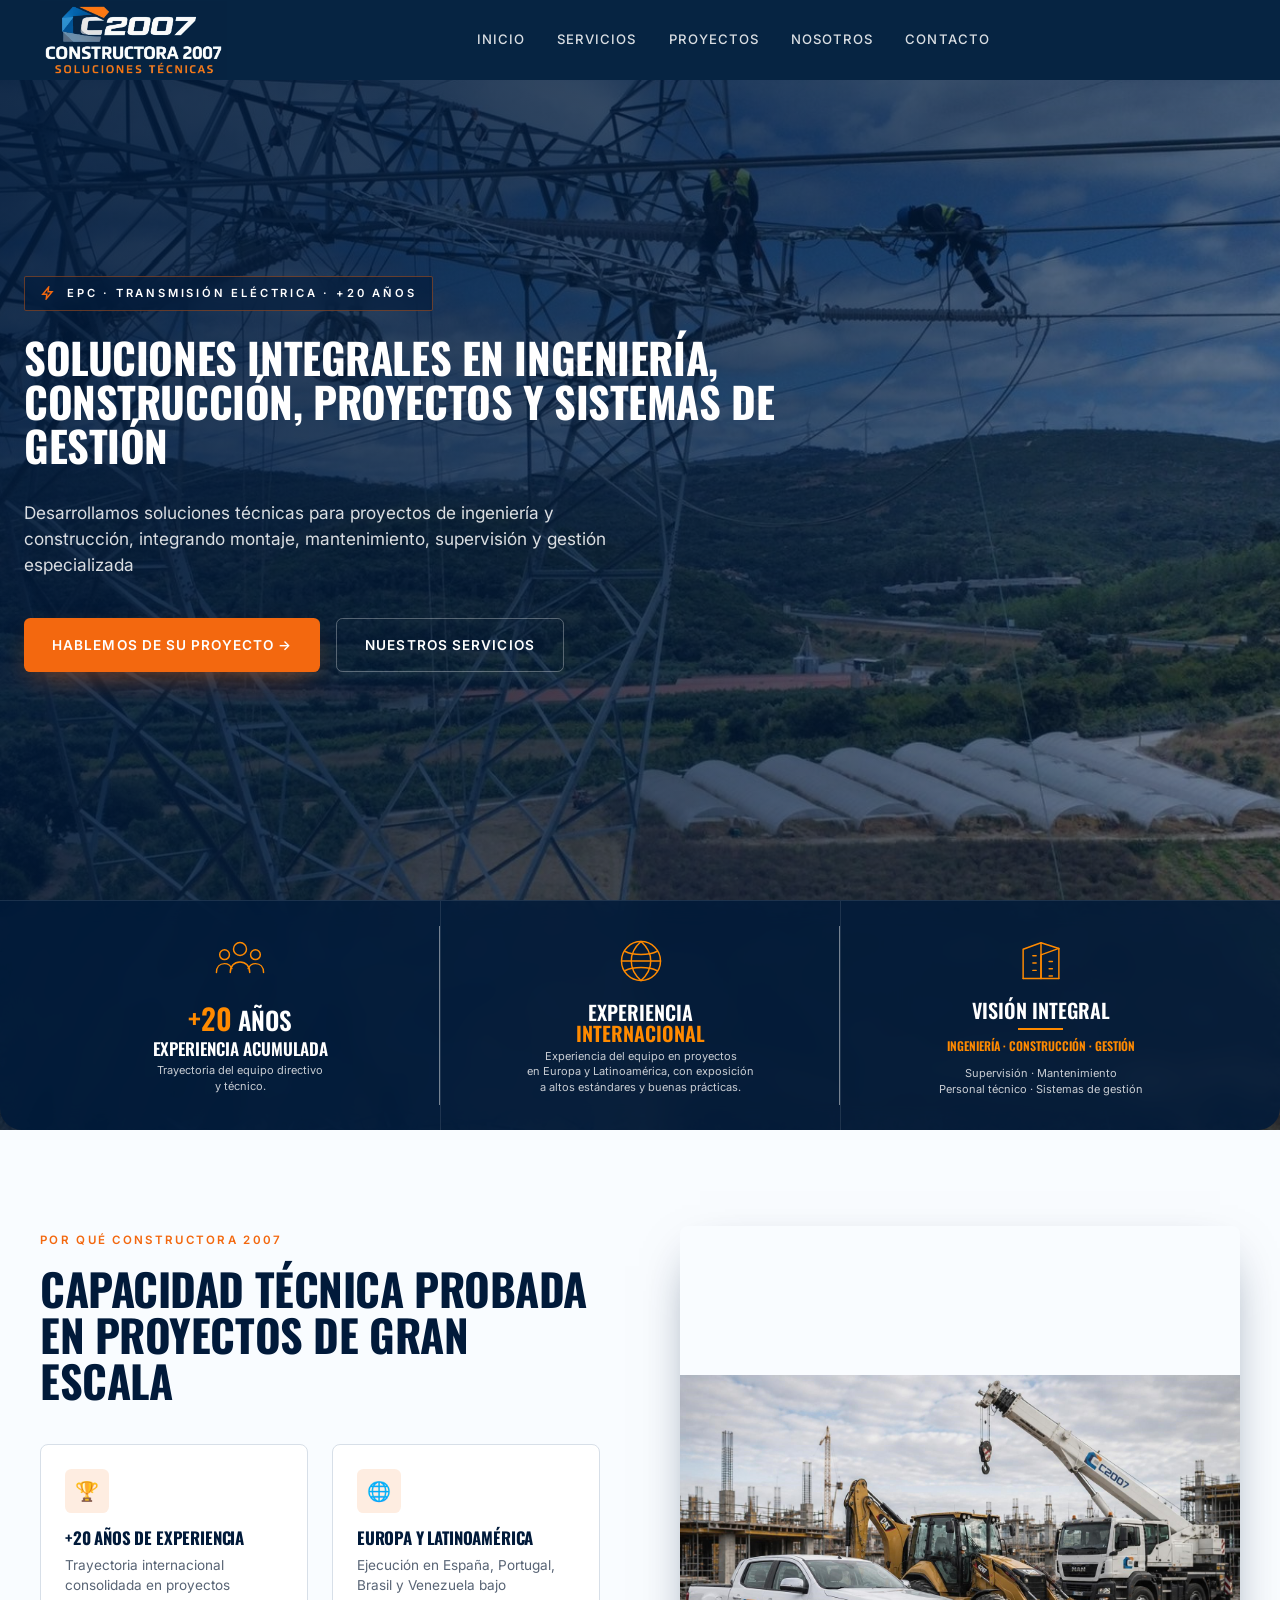
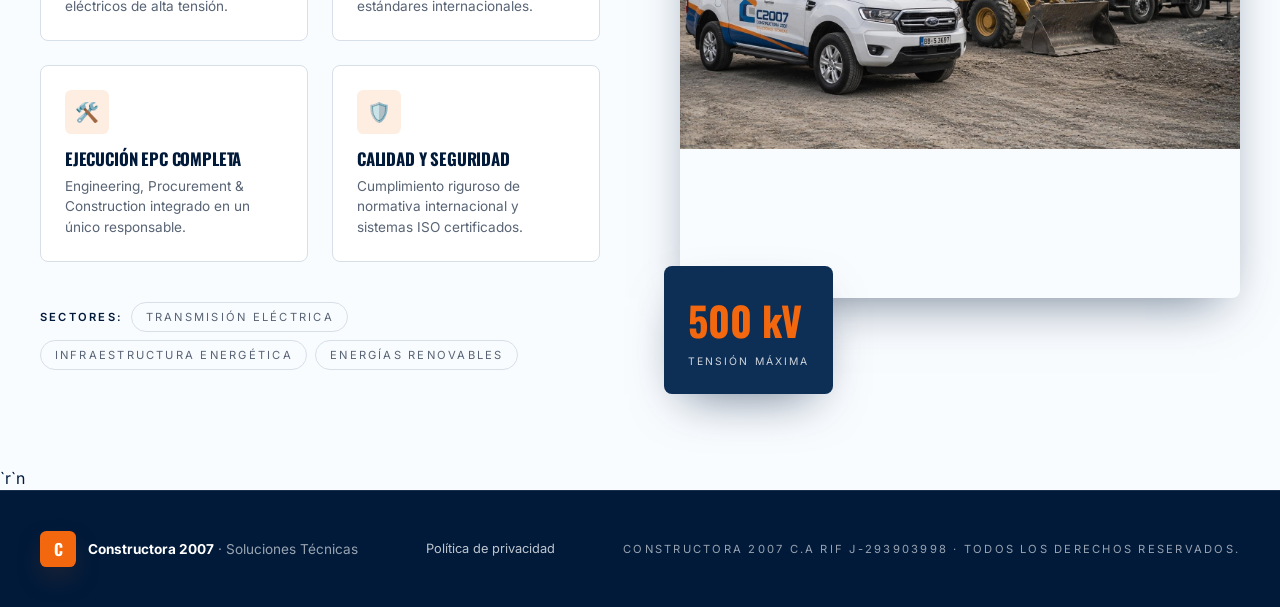
==== commit 26e14164: "Add files via upload" ====
--- a/index.html
+++ b/index.html
@@ -10,26 +10,22 @@
 <link href="https://fonts.googleapis.com/css2?family=Inter:wght@400;500;600;700&family=Oswald:wght@500;600;700&display=swap" rel="stylesheet">
 <link rel="icon" href="img/ico.jpg">
 <link rel="stylesheet" href="css/styles.css" />
+
+
+
 </head>
 <body data-home="1">
 <header id="nav" class="nav scrolled">
   <div class="container nav-inner">
-    <a href="index.html" class="brand">
-      <div class="brand-mark">C</div>
-      <div>
-        <div class="brand-name">C2007</div>
-        <div class="brand-sub">Soluciones Técnicas</div>
-      </div>
-    </a>
+    <a href="index.html" class="brand"><img src="img/logo-nuevo.jpeg" alt="Constructora 2007" class="brand-logo"></a>
     <nav class="nav-links">
       <a href="index.html" class="active">Inicio</a>
       <a href="servicios.html">Servicios</a>
       <a href="proyectos.html">Proyectos</a>
       <a href="nosotros.html">Nosotros</a>
-      <a href="equipo.html">Equipo</a>
       <a href="contacto.html">Contacto</a>
     </nav>
-    <a href="contacto.html" class="btn btn-orange nav-cta">Solicitar Propuesta</a>
+  
     <button class="nav-toggle" aria-label="Abrir menú" id="navToggle"><span></span><span></span><span></span></button>
   </div>
   <div class="nav-mobile" id="navMobile">
@@ -37,7 +33,6 @@
     <a href="servicios.html">Servicios</a>
     <a href="proyectos.html">Proyectos</a>
     <a href="nosotros.html">Nosotros</a>
-    <a href="equipo.html">Equipo</a>
     <a href="contacto.html">Contacto</a>
   </div>
 </header>
@@ -51,21 +46,89 @@
       <svg viewBox="0 0 24 24" width="14" height="14" fill="none" stroke="currentColor" stroke-width="2.5"><path d="M13 2L3 14h7l-1 8 10-12h-7l1-8z"/></svg>
       <span>EPC · Transmisión Eléctrica · +20 años</span>
     </div>
-    <h1>Soluciones técnicas en <span class="text-orange">infraestructura energética</span> seguras, confiables y sostenibles</h1>
-    <p class="hero-lead">Diseño, construcción y montaje de subestaciones eléctricas y líneas de transmisión hasta <strong class="text-orange">500 kV</strong>. Ejecución integral de proyectos EPC con presencia internacional en Europa y Latinoamérica.</p>
+    <h1>Soluciones integrales en ingeniería, construcción, proyectos y sistemas de gestión</h1>
+    <p class="hero-lead">Desarrollamos soluciones técnicas para proyectos de ingeniería y construcción, integrando montaje, mantenimiento, supervisión y gestión especializada</p>
     <div class="hero-ctas">
-      <a href="contacto.html" class="btn btn-orange">Contactar →</a>
-      <a href="servicios.html" class="btn btn-ghost">Ver Servicios</a>
+      <a href="contacto.html" class="btn btn-orange">HABLEMOS DE SU PROYECTO →</a>
+      <a href="servicios.html" class="btn btn-ghost">NUESTROS SERVICIOS</a>
     </div>
   </div>
   <div class="stats-bar">
-    <div class="container stats-grid">
-      <div><div class="stat-v">+20</div><div class="stat-l">Años de experiencia</div></div>
-      <div><div class="stat-v">4</div><div class="stat-l">Países</div></div>
-      <div><div class="stat-v">500 kV</div><div class="stat-l">Tensión máxima</div></div>
-      <div><div class="stat-v">EPC</div><div class="stat-l">Ejecución integral</div></div>
+  <div class="container stats-grid">
+
+    <!-- BLOQUE 1 -->
+    <div class="stat-item">
+      <div class="stat-icon">
+        <svg viewBox="0 0 64 64" fill="none">
+          <circle cx="32" cy="16" r="8"/>
+          <circle cx="13" cy="23" r="6"/>
+          <circle cx="51" cy="23" r="6"/>
+          <path d="M20 45c0-8 5-13 12-13s12 5 12 13"/>
+          <path d="M3 45c0-7 4-11 10-11 4 0 7 2 9 6"/>
+          <path d="M61 45c0-7-4-11-10-11-4 0-7 2-9 6"/>
+        </svg>
+      </div>
+
+      <div class="stat-number"><span>+20</span> AÑOS</div>
+      <div class="stat-title">EXPERIENCIA ACUMULADA</div>
+      <div class="stat-text">
+        Trayectoria del equipo directivo<br>
+        y técnico.
+      </div>
     </div>
+
+    <!-- BLOQUE 2 -->
+    <div class="stat-item">
+      <div class="stat-icon">
+        <svg viewBox="0 0 64 64" fill="none">
+          <circle cx="32" cy="32" r="24"/>
+          <path d="M8 32h48"/>
+          <path d="M32 8c8 7 12 15 12 24s-4 17-12 24"/>
+          <path d="M32 8c-8 7-12 15-12 24s4 17 12 24"/>
+          <path d="M12 20c6 3 13 4 20 4s14-1 20-4"/>
+          <path d="M12 44c6-3 13-4 20-4s14 1 20 4"/>
+        </svg>
+      </div>
+
+      <div class="stat-heading">EXPERIENCIA</div>
+      <div class="stat-heading orange">INTERNACIONAL</div>
+      <div class="stat-text">
+        Experiencia del equipo en proyectos<br>
+        en Europa y Latinoamérica, con exposición<br>
+        a altos estándares y buenas prácticas.
+      </div>
+    </div>
+
+    <!-- BLOQUE 3 -->
+    <div class="stat-item">
+      <div class="stat-icon">
+        <svg viewBox="0 0 64 64" fill="none">
+          <path d="M10 56V20l22-8v44"/>
+          <path d="M32 56V27l22-8v37"/>
+          <path d="M10 56h44"/>
+          <path d="M22 28h4"/>
+          <path d="M22 37h4"/>
+          <path d="M22 46h4"/>
+          <path d="M42 35h4"/>
+          <path d="M42 44h4"/>
+          <path d="M42 53h4"/>
+          <path d="M32 12l22 7"/>
+        </svg>
+      </div>
+
+      <div class="stat-heading">VISIÓN INTEGRAL</div>
+      <div class="stat-line"></div>
+      <div class="stat-services">
+        INGENIERÍA · CONSTRUCCIÓN · GESTIÓN
+      </div>
+      <div class="stat-text">
+        Supervisión · Mantenimiento<br>
+        Personal técnico · Sistemas de gestión
+      </div>
+    </div>
+
   </div>
+</div>
 </section>
 
 <!-- WHY US -->
@@ -92,20 +155,19 @@
       <div class="about-badge"><div class="about-badge-v">500 kV</div><div class="about-badge-l">Tensión máxima</div></div>
     </div>
   </div>
-</section>
-
-
-</main>
+</section>`r`n</main>
 <footer class="footer">
   <div class="container footer-inner">
     <div class="brand">
       <div class="brand-mark">C</div>
       <div class="text-sm"><strong>Constructora 2007</strong> · Soluciones Técnicas</div>
     </div>
-    <div class="footer-copy">© <span id="year"></span> · EPC · Transmisión Eléctrica</div>
+    <a class="footer-privacy-link" href="politica-privacidad.html">Política de privacidad</a>
+    <div class="footer-copy">Constructora 2007 C.A RIF J-293903998 · Todos los derechos reservados.</div>
   </div>
 </footer>
 <script src="js/script.js"></script>
 
 </body>
-</html>+</html>
+
--- a/css/styles.css
+++ b/css/styles.css
@@ -26,6 +26,37 @@
 .lead.light{color:rgba(255,255,255,.7)}
 h2.light,h3.light{color:#fff}
 
+/* Logo */
+.brand {
+  display: flex;
+  align-items: center;
+  height: 100%;
+}
+.brand-logo {
+  display: block;
+  height: 78px;
+  width: auto;
+  max-width: 220px;
+  object-fit: contain;
+  opacity: 1;
+  transition: opacity .3s ease;
+  background: transparent;
+  padding: 0;
+  border-radius: 0;
+  box-sizing: border-box;
+}
+.nav.scrolled .brand-logo {
+  opacity: 1;
+  background: transparent;
+  padding: 0;
+}
+@media (max-width: 768px) {
+  .brand-logo {
+    height: 44px;
+    max-width: 170px;
+    padding: 0;
+  }
+}
 /* Buttons */
 .btn{display:inline-flex;align-items:center;gap:.5rem;padding:1rem 1.75rem;font-size:.85rem;font-weight:600;text-transform:uppercase;letter-spacing:.08em;border-radius:.4rem;transition:.2s;cursor:pointer;border:none}
 .btn-orange{background:var(--orange);color:#fff;box-shadow:var(--shadow-orange)}
@@ -33,9 +64,243 @@
 .btn-ghost{border:1px solid rgba(255,255,255,.3);color:#fff;background:transparent}
 .btn-ghost:hover{background:rgba(255,255,255,.1)}
 
+.nav-inner {
+  display: flex;
+  align-items: center;
+}
+
+.nav-links {
+  margin-left: auto;
+  margin-right: auto;
+  display: flex;
+  align-items: center;
+  gap: 28px;
+}
+
+/* Móvil */
+@media (max-width: 768px) {
+  .nav-links {
+    display: none;
+  }
+}
 /* NAV */
-.nav{position:fixed;inset:0 0 auto 0;z-index:50;transition:.3s}
-.nav.scrolled{background:color-mix(in oklab, var(--navy-deep) 90%, transparent);backdrop-filter:blur(12px);border-bottom:1px solid rgba(255,255,255,.1)}
+/* =========================================
+   FRANJA DE EXPERIENCIA
+   ========================================= */
+
+.stats-bar {
+  background: #062442;
+  position: relative;
+  z-index: 5;
+  border-radius: 0 0 22px 22px;
+  overflow: hidden;
+}
+
+.stats-grid {
+  display: grid;
+  grid-template-columns: repeat(3, 1fr);
+  min-height: 185px;
+}
+
+.stat-item {
+  position: relative;
+  display: flex;
+  flex-direction: column;
+  align-items: center;
+  justify-content: center;
+  text-align: center;
+  padding: 22px 35px;
+}
+
+/* Separadores */
+.stat-item:not(:last-child)::after {
+  content: "";
+  position: absolute;
+  right: 0;
+  top: 25px;
+  bottom: 25px;
+  width: 1px;
+  background: rgba(255, 255, 255, 0.45);
+}
+
+/* Iconos */
+.stat-icon {
+  width: 52px;
+  height: 52px;
+  margin-bottom: 7px;
+}
+
+.stat-icon svg {
+  width: 100%;
+  height: 100%;
+  stroke: #ff8a00;
+  stroke-width: 1.8;
+  stroke-linecap: round;
+  stroke-linejoin: round;
+}
+
+/* +20 AÑOS */
+.stat-number {
+  font-family: 'Oswald', sans-serif;
+  font-size: 25px;
+  font-weight: 600;
+  color: #fff;
+  line-height: 1;
+  margin-bottom: 8px;
+}
+
+.stat-number span {
+  color: #ff8a00;
+  font-size: 29px;
+}
+
+/* Títulos */
+.stat-title,
+.stat-heading {
+  font-family: 'Oswald', sans-serif;
+  font-size: 17px;
+  font-weight: 600;
+  color: #fff;
+  line-height: 1.05;
+}
+
+.stat-heading {
+  font-size: 20px;
+}
+
+.stat-heading.orange {
+  color: #ff8a00;
+}
+
+/* Línea naranja */
+.stat-line {
+  width: 45px;
+  height: 2px;
+  background: #ff8a00;
+  margin: 7px 0;
+}
+
+/* Servicios */
+.stat-services {
+  color: #ff8a00;
+  font-family: 'Oswald', sans-serif;
+  font-size: 12px;
+  font-weight: 600;
+  margin-bottom: 6px;
+}
+
+/* Texto inferior */
+.stat-text {
+  color: rgba(255, 255, 255, 0.78);
+  font-size: 11px;
+  line-height: 1.45;
+  margin-top: 5px;
+}
+
+
+/* =========================================
+   TABLET
+   ========================================= */
+
+@media (max-width: 900px) {
+  .stat-item {
+    padding: 20px 15px;
+  }
+
+  .stat-heading {
+    font-size: 17px;
+  }
+
+  .stat-number {
+    font-size: 22px;
+  }
+
+  .stat-number span {
+    font-size: 26px;
+  }
+
+  .stat-text {
+    font-size: 10px;
+  }
+
+  .stat-services {
+    font-size: 10px;
+  }
+}
+
+
+/* =========================================
+   MÓVIL
+   ========================================= */
+
+@media (max-width: 650px) {
+  .stats-grid {
+    grid-template-columns: 1fr;
+    padding: 10px 0;
+  }
+
+  .stat-item {
+    min-height: 155px;
+    padding: 20px;
+  }
+
+  .stat-item:not(:last-child)::after {
+    right: 15%;
+    left: 15%;
+    top: auto;
+    bottom: 0;
+    width: auto;
+    height: 1px;
+  }
+
+  .stat-icon {
+    width: 45px;
+    height: 45px;
+  }
+
+  .stat-heading {
+    font-size: 19px;
+  }
+
+  .stat-text {
+    font-size: 11px;
+  }
+}
+.stats-grid {
+  display: grid;
+  grid-template-columns: repeat(3, 1fr);
+  align-items: start;
+  justify-items: center;
+  text-align: center;
+  width: 100%;
+  margin: 0 auto;
+}
+
+.stat-item {
+  width: 100%;
+  display: flex;
+  flex-direction: column;
+  align-items: center;
+  text-align: center;
+}
+
+.stat-icon {
+  display: flex;
+  justify-content: center;
+  align-items: center;
+  margin: 0 auto 15px;
+}
+
+.stat-icon svg {
+  width: 64px;
+  height: 64px;
+}
+
+.stat-text {
+  text-align: center;
+}
+.nav{position:fixed;inset:0 0 auto 0;z-index:50;transition:.3s;background:#062442}
+.nav.scrolled{background:#062442;backdrop-filter:none;border-bottom:1px solid rgba(255,255,255,.1)}
 .nav-inner{display:flex;height:80px;align-items:center;justify-content:space-between}
 .brand{display:flex;align-items:center;gap:.75rem;color:#fff}
 .brand-mark{width:44px;height:44px;border-radius:.4rem;background:var(--orange);color:#fff;display:flex;align-items:center;justify-content:center;font-family:"Oswald";font-weight:700;font-size:1.1rem;box-shadow:var(--shadow-orange)}
@@ -60,7 +325,405 @@
 .hero-inner{position:relative;z-index:2;display:flex;flex-direction:column;justify-content:center;min-height:100vh;padding:8rem 24px 5rem}
 .badge{display:inline-flex;align-items:center;gap:.75rem;padding:.5rem 1rem;border:1px solid color-mix(in oklab, var(--orange) 40%, transparent);background:color-mix(in oklab, var(--navy-deep) 60%, transparent);backdrop-filter:blur(8px);border-radius:2px;color:#fff;font-size:.7rem;font-weight:600;letter-spacing:.25em;text-transform:uppercase;width:fit-content;margin-bottom:1.5rem}
 .badge svg{color:var(--orange)}
-.hero h1{font-size:clamp(2.5rem,7vw,5.5rem);max-width:900px}
+.hero h1{font-size:clamp(1.6rem,3.3vw,2.9rem);max-width:900px}
+.hero-lead{margin-top:2rem;max-width:640px;font-size:1.08rem;color:rgba(255,255,255,.85)}
+.hero-ctas{margin-top:2.5rem;display:flex;flex-wrap:wrap;gap:1rem}
+.stats-bar{position:relative;z-index:2;border-top:1px solid rgba(255,255,255,.1);background:color-mix(in oklab, var(--navy-deep) 85%, transparent);backdrop-filter:blur(12px)}
+.stats-grid{display:grid;grid-template-columns:repeat(2,1fr);gap:0}
+@media(min-width:768px){.stats-grid{grid-template-columns:repeat(4,1fr)}}
+.stats-grid>div{padding:2rem 1.5rem;text-align:center;border-left:1px solid rgba(255,255,255,.1)}
+.stats-grid>div:first-child{border-left:none}
+.stat-v{font-family:"Oswald";font-size:clamp(2rem,4vw,3rem);font-weight:700;color:var(--orange)}
+.stat-l{margin-top:.5rem;font-size:.7rem;text-transform:uppercase;letter-spacing:.2em;color:rgba(255,255,255,.7)}
+
+/* WHY */
+.why{padding:6rem 0;background:var(--bg)}
+.why-grid{display:grid;gap:3.5rem}
+@media(min-width:1024px){.why-grid{grid-template-columns:1fr 1fr;gap:5rem}}
+.why h2{font-size:clamp(1.8rem,3.5vw,2.75rem);margin-top:1rem}
+.why-cards{margin-top:2.5rem;display:grid;gap:1.5rem;grid-template-columns:1fr}
+@media(min-width:640px){.why-cards{grid-template-columns:1fr 1fr}}
+.why-card{padding:1.5rem;border:1px solid var(--border);background:var(--card);border-radius:.5rem;transition:.2s}
+.why-card:hover{border-color:var(--orange);box-shadow:var(--shadow-elev);transform:translateY(-4px)}
+.why-icon{width:44px;height:44px;border-radius:.4rem;background:color-mix(in oklab, var(--orange) 12%, transparent);color:var(--orange);display:flex;align-items:center;justify-content:center;font-size:1.2rem;margin-bottom:1rem}
+.why-card h3{font-size:1.05rem;margin-bottom:.5rem}
+.why-card p{font-size:.85rem;color:var(--muted)}
+.sectors{margin-top:2.5rem;display:flex;flex-wrap:wrap;gap:.5rem;align-items:center;font-size:.7rem;text-transform:uppercase;letter-spacing:.2em;color:var(--muted)}
+.sectors-label{font-weight:600;color:var(--fg)}
+.chip{padding:.35rem .85rem;border:1px solid var(--border);border-radius:999px}
+.why-img-wrap{position:relative}
+.why-img-wrap img{aspect-ratio:5/6;width:100%;object-fit:contain;border-radius:.5rem;box-shadow:var(--shadow-elev)}
+.why-badge{position:absolute;bottom:-1.5rem;right:-1.5rem;background:var(--orange);color:#fff;padding:1.5rem;border-radius:.5rem;box-shadow:var(--shadow-orange);display:none}
+@media(min-width:768px){.why-badge{display:block}}
+.why-badge-v{font-family:"Oswald";font-size:2.25rem;font-weight:700}
+.why-badge-l{font-size:.65rem;text-transform:uppercase;letter-spacing:.2em;opacity:.9}
+
+/* SERVICES */
+.services{padding:6rem 0;background:var(--secondary)}
+.services h2{font-size:clamp(1.8rem,3.5vw,2.75rem);margin-top:1rem;max-width:800px}
+.services-grid{margin-top:3.5rem;display:grid;gap:1.5rem;grid-template-columns:1fr}
+@media(min-width:768px){.services-grid{grid-template-columns:1fr 1fr}}
+@media(min-width:1024px){.services-grid{grid-template-columns:repeat(3,1fr)}}
+.service{position:relative;overflow:hidden;border:1px solid var(--border);background:var(--card);border-radius:.5rem;padding:1.75rem;transition:.2s}
+.service:hover{border-color:var(--orange);box-shadow:var(--shadow-elev)}
+.service-num{position:absolute;top:1rem;right:1rem;font-family:"Oswald";font-size:3rem;font-weight:700;color:color-mix(in oklab, var(--orange) 10%, transparent);transition:.2s}
+.service:hover .service-num{color:color-mix(in oklab, var(--orange) 30%, transparent)}
+.service-icon{width:48px;height:48px;border-radius:.4rem;background:var(--navy);color:#fff;display:flex;align-items:center;justify-content:center;font-size:1.3rem;margin-bottom:1.25rem}
+.service h3{font-size:1.1rem;margin-bottom:.75rem;line-height:1.2}
+.service-desc{font-size:.85rem;color:var(--muted)}
+.service ul{margin-top:1.25rem;padding-top:1.25rem;border-top:1px solid var(--border);list-style:none;display:grid;gap:.5rem}
+.service li{display:flex;gap:.5rem;font-size:.85rem;align-items:flex-start}
+.service li::before{content:"";flex:none;width:12px;height:2px;background:var(--orange);margin-top:.55rem}
+
+/* PROJECTS */
+.projects{padding:6rem 0;background:var(--navy-deep);color:#fff}
+.projects h2{font-size:clamp(1.8rem,3.5vw,2.75rem);margin-top:1rem;color:#fff}
+.cases-title{margin-top:5rem;font-size:1.6rem;color:#fff;letter-spacing:.05em}
+.countries{margin-top:3.5rem;display:grid;gap:1px;background:rgba(255,255,255,.1);border-radius:.5rem;overflow:hidden;grid-template-columns:1fr}
+@media(min-width:640px){.countries{grid-template-columns:1fr 1fr}}
+@media(min-width:1024px){.countries{grid-template-columns:repeat(4,1fr)}}
+.countries>div{background:var(--navy);padding:2rem}
+.cc{font-family:"Oswald";font-size:3rem;font-weight:700;color:var(--orange)}
+.cn{margin-top:.75rem;font-family:"Oswald";font-size:1.25rem;text-transform:uppercase;font-weight:700}
+.countries p{margin-top:.5rem;font-size:.85rem;color:rgba(255,255,255,.7)}
+.cases{margin-top:2rem;display:grid;gap:1.5rem;grid-template-columns:1fr}
+@media(min-width:1024px){.cases{grid-template-columns:repeat(3,1fr)}}
+.case{background:var(--navy);border-radius:.5rem;overflow:hidden}
+.case-img{position:relative;aspect-ratio:4/3;overflow:hidden}
+.case-img img{width:100%;height:100%;object-fit:cover;transition:.7s}
+.case:hover .case-img img{transform:scale(1.05)}
+.case-img::after{content:"";position:absolute;inset:0;background:linear-gradient(to top, var(--navy-deep), transparent 60%)}
+.case-img span{position:absolute;bottom:1rem;left:1.25rem;font-family:"Oswald";font-size:1.5rem;font-weight:700;text-transform:uppercase;color:#fff;z-index:2}
+.case ul{padding:1.5rem;list-style:none;display:grid;gap:.75rem}
+.case li{display:flex;gap:.75rem;font-size:.85rem;color:rgba(255,255,255,.8)}
+:root{
+  --navy-deep:oklch(0.22 0.07 255);
+  --navy:oklch(0.30 0.08 255);
+  --orange:oklch(0.68 0.19 45);
+  --orange-bright:oklch(0.74 0.20 50);
+  --bg:oklch(0.99 0.005 250);
+  --fg:oklch(0.22 0.07 255);
+  --muted:oklch(0.50 0.03 255);
+  --secondary:oklch(0.96 0.01 255);
+  --border:oklch(0.90 0.015 255);
+  --card:#fff;
+  --shadow-elev:0 20px 50px -20px color-mix(in oklab, var(--navy-deep) 60%, transparent);
+  --shadow-orange:0 12px 30px -10px color-mix(in oklab, var(--orange) 50%, transparent);
+}
+*{box-sizing:border-box;margin:0;padding:0}
+html{scroll-behavior:smooth}
+body{font-family:"Inter",system-ui,sans-serif;background:var(--bg);color:var(--fg);-webkit-font-smoothing:antialiased;line-height:1.5}
+img{display:block;max-width:100%}
+a{color:inherit;text-decoration:none}
+h1,h2,h3,h4{font-family:"Oswald","Arial Narrow",sans-serif;letter-spacing:-0.01em;text-transform:uppercase;font-weight:700;line-height:1.05}
+.container{max-width:1280px;margin:0 auto;padding:0 24px}
+@media(min-width:1024px){.container{padding:0 40px}}
+.text-orange{color:var(--orange)}
+.eyebrow{display:inline-flex;align-items:center;gap:.5rem;font-size:.72rem;font-weight:600;text-transform:uppercase;letter-spacing:.2em;color:var(--orange)}
+.lead{margin-top:1.5rem;color:var(--muted);max-width:60ch}
+.lead.light{color:rgba(255,255,255,.7)}
+h2.light,h3.light{color:#fff}
+
+/* Logo */
+.brand {
+  display: flex;
+  align-items: center;
+  height: 100%;
+}
+.brand-logo {
+  display: block;
+  height: 78px;
+  width: auto;
+  max-width: 220px;
+  object-fit: contain;
+  opacity: 1;
+  transition: opacity .3s ease;
+  background: transparent;
+  padding: 0;
+  border-radius: 0;
+  box-sizing: border-box;
+}
+.nav.scrolled .brand-logo {
+  opacity: 1;
+  background: transparent;
+  padding: 0;
+}
+@media (max-width: 768px) {
+  .brand-logo {
+    height: 44px;
+    max-width: 170px;
+    padding: 0;
+  }
+}
+/* Buttons */
+.btn{display:inline-flex;align-items:center;gap:.5rem;padding:1rem 1.75rem;font-size:.85rem;font-weight:600;text-transform:uppercase;letter-spacing:.08em;border-radius:.4rem;transition:.2s;cursor:pointer;border:none}
+.btn-orange{background:var(--orange);color:#fff;box-shadow:var(--shadow-orange)}
+.btn-orange:hover{filter:brightness(1.1)}
+.btn-ghost{border:1px solid rgba(255,255,255,.3);color:#fff;background:transparent}
+.btn-ghost:hover{background:rgba(255,255,255,.1)}
+
+.nav-inner {
+  display: flex;
+  align-items: center;
+}
+
+.nav-links {
+  margin-left: auto;
+  margin-right: auto;
+  display: flex;
+  align-items: center;
+  gap: 28px;
+}
+
+/* Móvil */
+@media (max-width: 768px) {
+  .nav-links {
+    display: none;
+  }
+}
+/* NAV */
+/* =========================================
+   FRANJA DE EXPERIENCIA
+   ========================================= */
+
+.stats-bar {
+  background: #062442;
+  position: relative;
+  z-index: 5;
+  border-radius: 0 0 22px 22px;
+  overflow: hidden;
+}
+
+.stats-grid {
+  display: grid;
+  grid-template-columns: repeat(3, 1fr);
+  min-height: 185px;
+}
+
+.stat-item {
+  position: relative;
+  display: flex;
+  flex-direction: column;
+  align-items: center;
+  justify-content: center;
+  text-align: center;
+  padding: 22px 35px;
+}
+
+/* Separadores */
+.stat-item:not(:last-child)::after {
+  content: "";
+  position: absolute;
+  right: 0;
+  top: 25px;
+  bottom: 25px;
+  width: 1px;
+  background: rgba(255, 255, 255, 0.45);
+}
+
+/* Iconos */
+.stat-icon {
+  width: 52px;
+  height: 52px;
+  margin-bottom: 7px;
+}
+
+.stat-icon svg {
+  width: 100%;
+  height: 100%;
+  stroke: #ff8a00;
+  stroke-width: 1.8;
+  stroke-linecap: round;
+  stroke-linejoin: round;
+}
+
+/* +20 AÑOS */
+.stat-number {
+  font-family: 'Oswald', sans-serif;
+  font-size: 25px;
+  font-weight: 600;
+  color: #fff;
+  line-height: 1;
+  margin-bottom: 8px;
+}
+
+.stat-number span {
+  color: #ff8a00;
+  font-size: 29px;
+}
+
+/* Títulos */
+.stat-title,
+.stat-heading {
+  font-family: 'Oswald', sans-serif;
+  font-size: 17px;
+  font-weight: 600;
+  color: #fff;
+  line-height: 1.05;
+}
+
+.stat-heading {
+  font-size: 20px;
+}
+
+.stat-heading.orange {
+  color: #ff8a00;
+}
+
+/* Línea naranja */
+.stat-line {
+  width: 45px;
+  height: 2px;
+  background: #ff8a00;
+  margin: 7px 0;
+}
+
+/* Servicios */
+.stat-services {
+  color: #ff8a00;
+  font-family: 'Oswald', sans-serif;
+  font-size: 12px;
+  font-weight: 600;
+  margin-bottom: 6px;
+}
+
+/* Texto inferior */
+.stat-text {
+  color: rgba(255, 255, 255, 0.78);
+  font-size: 11px;
+  line-height: 1.45;
+  margin-top: 5px;
+}
+
+
+/* =========================================
+   TABLET
+   ========================================= */
+
+@media (max-width: 900px) {
+  .stat-item {
+    padding: 20px 15px;
+  }
+
+  .stat-heading {
+    font-size: 17px;
+  }
+
+  .stat-number {
+    font-size: 22px;
+  }
+
+  .stat-number span {
+    font-size: 26px;
+  }
+
+  .stat-text {
+    font-size: 10px;
+  }
+
+  .stat-services {
+    font-size: 10px;
+  }
+}
+
+
+/* =========================================
+   MÓVIL
+   ========================================= */
+
+@media (max-width: 650px) {
+  .stats-grid {
+    grid-template-columns: 1fr;
+    padding: 10px 0;
+  }
+
+  .stat-item {
+    min-height: 155px;
+    padding: 20px;
+  }
+
+  .stat-item:not(:last-child)::after {
+    right: 15%;
+    left: 15%;
+    top: auto;
+    bottom: 0;
+    width: auto;
+    height: 1px;
+  }
+
+  .stat-icon {
+    width: 45px;
+    height: 45px;
+  }
+
+  .stat-heading {
+    font-size: 19px;
+  }
+
+  .stat-text {
+    font-size: 11px;
+  }
+}
+.stats-grid {
+  display: grid;
+  grid-template-columns: repeat(3, 1fr);
+  align-items: start;
+  justify-items: center;
+  text-align: center;
+  width: 100%;
+  margin: 0 auto;
+}
+
+.stat-item {
+  width: 100%;
+  display: flex;
+  flex-direction: column;
+  align-items: center;
+  text-align: center;
+}
+
+.stat-icon {
+  display: flex;
+  justify-content: center;
+  align-items: center;
+  margin: 0 auto 15px;
+}
+
+.stat-icon svg {
+  width: 64px;
+  height: 64px;
+}
+
+.stat-text {
+  text-align: center;
+}
+.nav{position:fixed;inset:0 0 auto 0;z-index:50;transition:.3s;background:#062442}
+.nav.scrolled{background:#062442;backdrop-filter:none;border-bottom:1px solid rgba(255,255,255,.1)}
+.nav-inner{display:flex;height:80px;align-items:center;justify-content:space-between}
+.brand{display:flex;align-items:center;gap:.75rem;color:#fff}
+.brand-mark{width:44px;height:44px;border-radius:.4rem;background:var(--orange);color:#fff;display:flex;align-items:center;justify-content:center;font-family:"Oswald";font-weight:700;font-size:1.1rem;box-shadow:var(--shadow-orange)}
+.brand-name{font-family:"Oswald";font-weight:700;text-transform:uppercase;letter-spacing:.08em;color:#fff}
+.brand-sub{font-size:.62rem;text-transform:uppercase;letter-spacing:.25em;color:rgba(255,255,255,.6)}
+.nav-links{display:none;gap:2rem}
+.nav-links a{font-size:.82rem;font-weight:500;text-transform:uppercase;letter-spacing:.08em;color:rgba(255,255,255,.85)}
+.nav-links a:hover{color:var(--orange)}
+.nav-cta{display:none;padding:.75rem 1.25rem}
+@media(min-width:1024px){.nav-links{display:flex}.nav-cta{display:inline-flex}}
+.nav-toggle{display:flex;flex-direction:column;gap:5px;background:transparent;border:none;padding:8px;cursor:pointer}
+.nav-toggle span{width:24px;height:2px;background:#fff;display:block}
+@media(min-width:1024px){.nav-toggle{display:none}}
+.nav-mobile{display:none;background:var(--navy-deep);padding:1rem 1.5rem;border-top:1px solid rgba(255,255,255,.1)}
+.nav-mobile a{display:block;padding:.75rem 0;color:rgba(255,255,255,.85);font-size:.85rem;text-transform:uppercase;letter-spacing:.08em;border-bottom:1px solid rgba(255,255,255,.05)}
+.nav-mobile.open{display:block}
+
+/* HERO */
+.hero{position:relative;min-height:100vh;overflow:hidden;color:#fff}
+.hero-bg{position:absolute;inset:0;width:100%;height:100%;object-fit:cover}
+.hero-overlay{position:absolute;inset:0;background:linear-gradient(120deg,color-mix(in oklab, var(--navy-deep) 92%, transparent) 0%,color-mix(in oklab, var(--navy-deep) 70%, transparent) 55%,color-mix(in oklab, var(--navy-deep) 40%, transparent) 100%)}
+.hero-inner{position:relative;z-index:2;display:flex;flex-direction:column;justify-content:center;min-height:100vh;padding:8rem 24px 5rem}
+.badge{display:inline-flex;align-items:center;gap:.75rem;padding:.5rem 1rem;border:1px solid color-mix(in oklab, var(--orange) 40%, transparent);background:color-mix(in oklab, var(--navy-deep) 60%, transparent);backdrop-filter:blur(8px);border-radius:2px;color:#fff;font-size:.7rem;font-weight:600;letter-spacing:.25em;text-transform:uppercase;width:fit-content;margin-bottom:1.5rem}
+.badge svg{color:var(--orange)}
+.hero h1{font-size:clamp(1.6rem,3.3vw,2.9rem);max-width:900px}
 .hero-lead{margin-top:2rem;max-width:640px;font-size:1.08rem;color:rgba(255,255,255,.85)}
 .hero-ctas{margin-top:2.5rem;display:flex;flex-wrap:wrap;gap:1rem}
 .stats-bar{position:relative;z-index:2;border-top:1px solid rgba(255,255,255,.1);background:color-mix(in oklab, var(--navy-deep) 85%, transparent);backdrop-filter:blur(12px)}
@@ -201,4 +864,87 @@
 .footer .text-sm strong{color:#fff}
 .footer-copy{font-size:.7rem;text-transform:uppercase;letter-spacing:.2em}
 
-
+/* ===== Estilos específicos de la página Proyectos ===== */
+/* Página de experiencia profesional */
+.projects-page { background:#061b31; color:#fff; min-height:100vh; }
+.projects-hero { position:relative; overflow:hidden; padding:116px 0 38px; background:radial-gradient(ellipse at 78% 5%,rgba(31,82,128,.42),transparent 42%),linear-gradient(135deg,#071d34 0%,#092747 52%,#061b31 100%); }
+.projects-hero::before { content:""; position:absolute; left:0; top:0; bottom:0; width:4px; background:#ff7900; }
+.projects-hero .container,.field-experience .container { position:relative; z-index:1; }
+.projects-hero .eyebrow { color:#ff7900; font-size:.68rem; font-weight:700; letter-spacing:.2em; }
+.projects-hero h1 { margin:8px 0 14px; max-width:980px; color:#fff; font-size:clamp(2rem,4.4vw,3.35rem); letter-spacing:.015em; }
+.projects-intro { max-width:880px; color:rgba(255,255,255,.72); font-size:.95rem; line-height:1.75; }
+.country-grid { display:grid; grid-template-columns:repeat(4,minmax(0,1fr)); margin-top:30px; overflow:hidden; border:1px solid rgba(255,255,255,.08); border-radius:8px; background:rgba(37,82,124,.42); box-shadow:0 14px 35px rgba(0,0,0,.18); }
+.country-card { min-height:132px; padding:17px 20px; border-right:1px solid rgba(255,255,255,.09); }
+.country-card:last-child { border-right:0; }
+.country-code { margin-bottom:7px; color:#ff7900; font-family:"Oswald",sans-serif; font-size:1.85rem; font-weight:700; line-height:1; }
+.country-card h2 { margin:0 0 7px; color:#fff; font-family:"Inter",sans-serif; font-size:.73rem; font-weight:700; letter-spacing:.06em; text-transform:uppercase; }
+.country-card p { max-width:31ch; color:rgba(255,255,255,.68); font-size:.69rem; line-height:1.55; }
+.roles-section { margin-top:29px; }
+.section-heading { display:flex; align-items:center; gap:14px; margin-bottom:13px; }
+.section-heading h2 { flex:0 1 auto; color:#fff; font-family:"Inter",sans-serif; font-size:clamp(.9rem,1.5vw,1.12rem); font-weight:700; letter-spacing:.015em; line-height:1.3; text-transform:uppercase; }
+.section-heading > span { flex:1; height:1px; background:linear-gradient(90deg,#ff7900,rgba(255,255,255,.08)); }
+.roles-grid { display:grid; grid-template-columns:1.25fr 1fr 1fr; gap:12px; }
+.role-card { display:flex; min-height:64px; align-items:center; gap:13px; padding:12px 15px; border:1px solid rgba(255,255,255,.06); border-radius:6px; background:linear-gradient(120deg,rgba(33,80,122,.72),rgba(18,55,88,.78)); }
+.role-number { flex:0 0 auto; color:#ff7900; font-family:"Oswald",sans-serif; font-size:1.35rem; font-weight:700; }
+.role-card p { max-width:32ch; padding-left:12px; border-left:1px solid rgba(255,121,0,.55); color:rgba(255,255,255,.9); font-size:.72rem; font-weight:600; line-height:1.45; }
+.field-experience { padding:7px 0 42px; background:#061b31; }
+.experience-gallery { display:grid; grid-template-columns:repeat(12,minmax(0,1fr)); grid-template-rows:180px 180px; gap:12px; }
+.gallery-item { min-width:0; margin:0; overflow:hidden; border:1px solid rgba(255,255,255,.12); border-radius:6px; background:#102a43; }
+.gallery-item img { display:block; width:100%; height:100%; object-fit:cover; transition:transform .45s ease; }
+.gallery-item:hover img { transform:scale(1.035); }
+.gallery-cable { grid-column:span 3; grid-row:1; }
+.gallery-tower { grid-column:span 3; grid-row:1; }
+.gallery-substation-wide { grid-column:span 6; grid-row:1; }
+.gallery-crane { grid-column:span 3; grid-row:2; }
+.gallery-substation { grid-column:span 4; grid-row:2; }
+.gallery-line { grid-column:span 5; grid-row:2; }
+.experience-disclaimer { display:flex; align-items:flex-start; gap:8px; max-width:1020px; margin:17px 0 0; padding-top:12px; border-top:1px solid rgba(255,255,255,.16); color:rgba(255,255,255,.6); font-size:.67rem; line-height:1.6; }
+.experience-disclaimer span { flex:0 0 auto; color:#ff7900; font-size:.9rem; }
+.projects-page + .footer { border-top:1px solid rgba(255,255,255,.12); }
+.projects-page .footer-copy { text-align:right; }
+@media (max-width:900px) {
+  .country-card { padding:16px 14px; }
+  .experience-gallery { grid-template-rows:160px 160px; gap:9px; }
+}
+@media (max-width:650px) {
+  .projects-hero { padding:104px 0 28px; }
+  .projects-intro { font-size:.87rem; }
+  .country-grid { grid-template-columns:repeat(2,minmax(0,1fr)); }
+  .country-card { min-height:126px; border-bottom:1px solid rgba(255,255,255,.09); }
+  .country-card:nth-child(2) { border-right:0; }
+  .country-card:nth-child(3),.country-card:nth-child(4) { border-bottom:0; }
+  .roles-grid { grid-template-columns:1fr; gap:8px; }
+  .role-card { min-height:56px; }
+  .experience-gallery { grid-template-columns:repeat(2,minmax(0,1fr)); grid-template-rows:repeat(3,145px); gap:9px; }
+  .gallery-cable,.gallery-tower,.gallery-substation-wide,.gallery-crane,.gallery-substation,.gallery-line { grid-column:span 1; grid-row:auto; }
+  .gallery-substation-wide,.gallery-line { grid-column:span 2; }
+  .experience-disclaimer { font-size:.65rem; }
+  .projects-page .footer-copy { text-align:center; }
+}
+
+
+/* Enlace legal del pie de página */
+.footer-privacy-link { font-size: .8rem; color: rgba(255,255,255,.75); text-align: center; }
+.footer-privacy-link:hover { color: var(--orange); }
+@media (max-width: 767px) {
+  .footer-inner .brand { order: 1; }
+  .footer-privacy-link { order: 2; }
+  .footer-copy { order: 3; text-align: center; }
+}
+
+/* Centrado de los tres indicadores de Inicio */
+.stats-bar > .container.stats-grid {
+  grid-template-columns: repeat(3, minmax(0, 1fr));
+  align-items: stretch;
+  justify-items: stretch;
+}
+.stats-bar > .container.stats-grid > .stat-item {
+  width: 100%;
+  align-items: center;
+  text-align: center;
+}
+@media (max-width: 650px) {
+  .stats-bar > .container.stats-grid {
+    grid-template-columns: 1fr;
+  }
+}
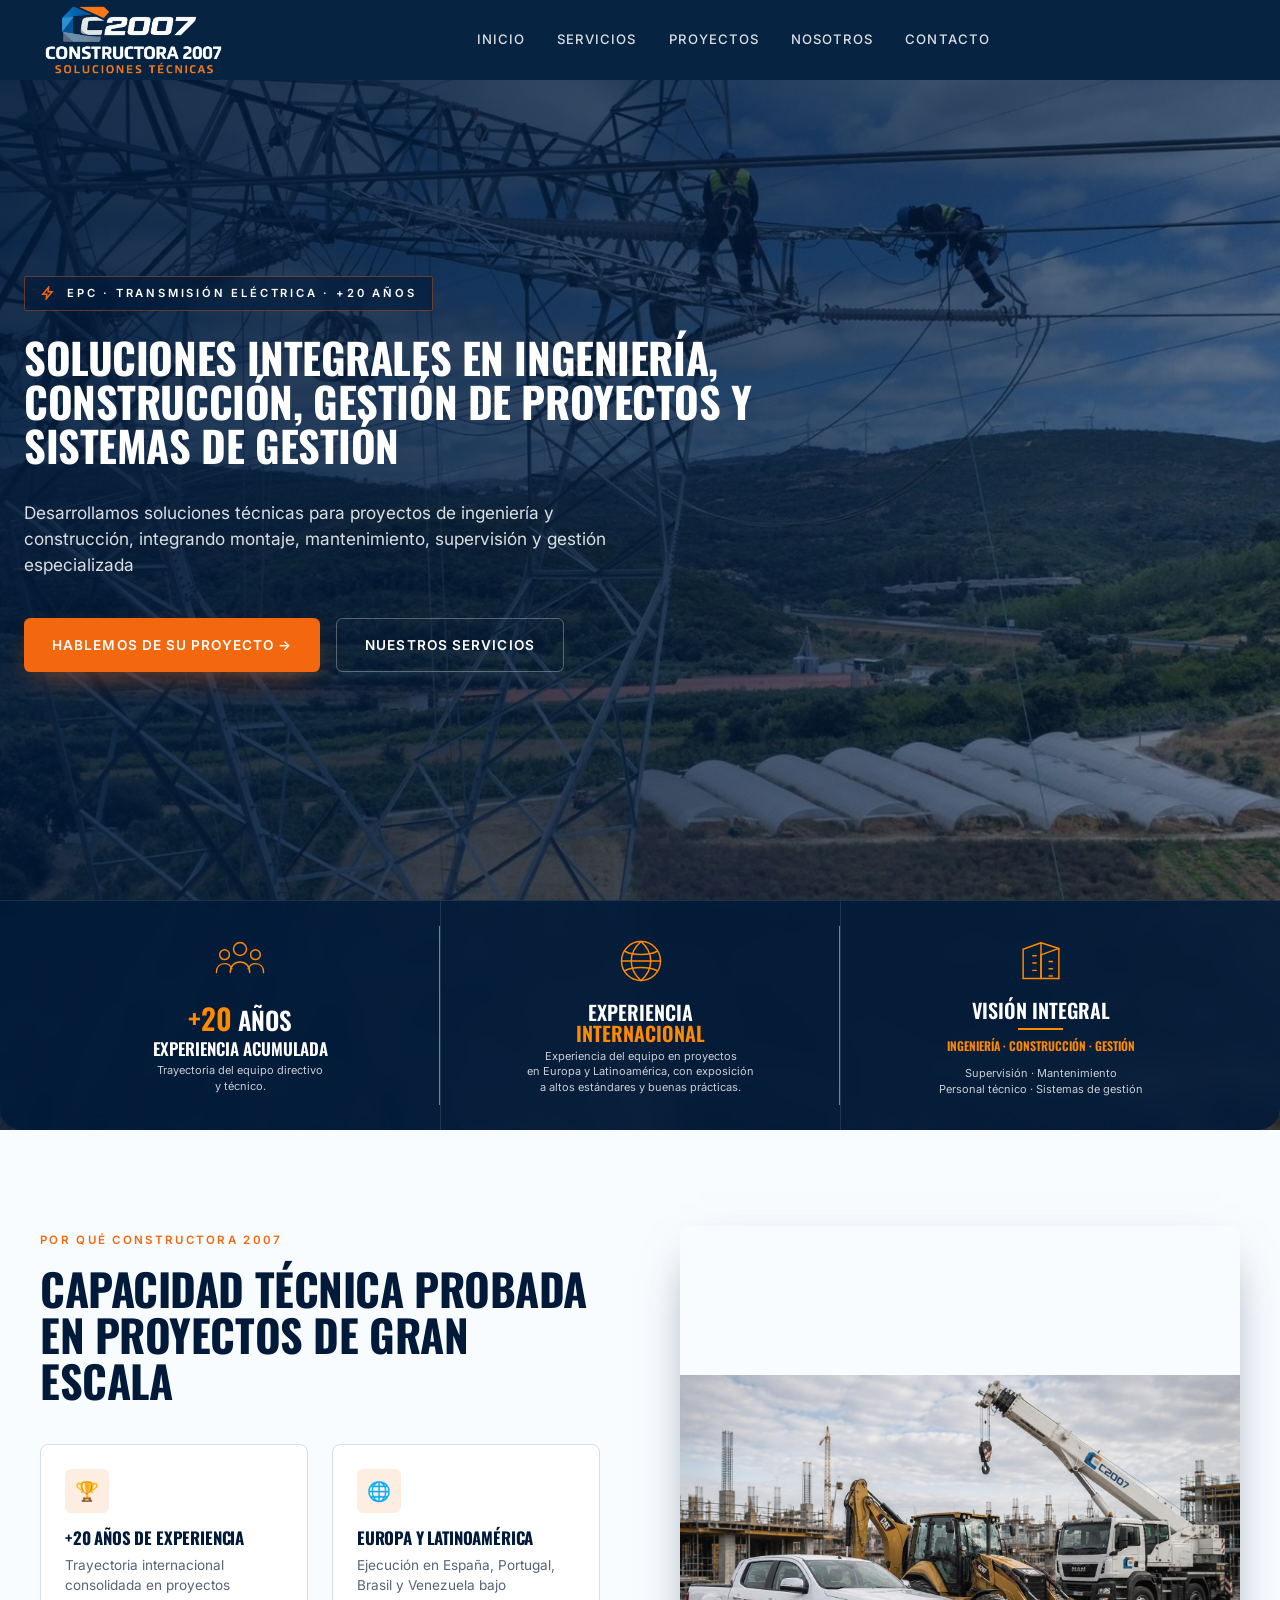
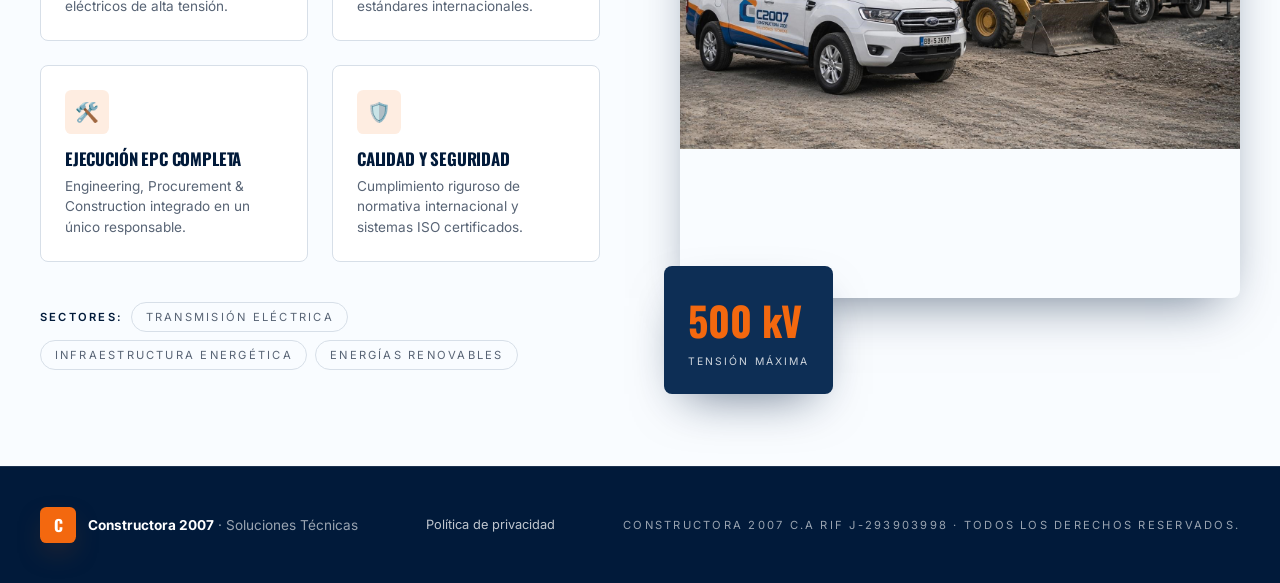
==== commit 00673e67: "Add files via upload" ====
--- a/index.html
+++ b/index.html
@@ -46,7 +46,7 @@
       <svg viewBox="0 0 24 24" width="14" height="14" fill="none" stroke="currentColor" stroke-width="2.5"><path d="M13 2L3 14h7l-1 8 10-12h-7l1-8z"/></svg>
       <span>EPC · Transmisión Eléctrica · +20 años</span>
     </div>
-    <h1>Soluciones integrales en ingeniería, construcción, proyectos y sistemas de gestión</h1>
+    <h1>Soluciones integrales en ingeniería, construcción, gestión de proyectos y sistemas de gestión</h1>
     <p class="hero-lead">Desarrollamos soluciones técnicas para proyectos de ingeniería y construcción, integrando montaje, mantenimiento, supervisión y gestión especializada</p>
     <div class="hero-ctas">
       <a href="contacto.html" class="btn btn-orange">HABLEMOS DE SU PROYECTO →</a>
@@ -155,7 +155,8 @@
       <div class="about-badge"><div class="about-badge-v">500 kV</div><div class="about-badge-l">Tensión máxima</div></div>
     </div>
   </div>
-</section>`r`n</main>
+</section>
+</main>
 <footer class="footer">
   <div class="container footer-inner">
     <div class="brand">
--- a/css/styles.css
+++ b/css/styles.css
@@ -1,950 +1,592 @@
-:root{
-  --navy-deep:oklch(0.22 0.07 255);
-  --navy:oklch(0.30 0.08 255);
-  --orange:oklch(0.68 0.19 45);
-  --orange-bright:oklch(0.74 0.20 50);
-  --bg:oklch(0.99 0.005 250);
-  --fg:oklch(0.22 0.07 255);
-  --muted:oklch(0.50 0.03 255);
-  --secondary:oklch(0.96 0.01 255);
-  --border:oklch(0.90 0.015 255);
-  --card:#fff;
-  --shadow-elev:0 20px 50px -20px color-mix(in oklab, var(--navy-deep) 60%, transparent);
-  --shadow-orange:0 12px 30px -10px color-mix(in oklab, var(--orange) 50%, transparent);
-}
-*{box-sizing:border-box;margin:0;padding:0}
-html{scroll-behavior:smooth}
-body{font-family:"Inter",system-ui,sans-serif;background:var(--bg);color:var(--fg);-webkit-font-smoothing:antialiased;line-height:1.5}
-img{display:block;max-width:100%}
-a{color:inherit;text-decoration:none}
-h1,h2,h3,h4{font-family:"Oswald","Arial Narrow",sans-serif;letter-spacing:-0.01em;text-transform:uppercase;font-weight:700;line-height:1.05}
-.container{max-width:1280px;margin:0 auto;padding:0 24px}
-@media(min-width:1024px){.container{padding:0 40px}}
-.text-orange{color:var(--orange)}
-.eyebrow{display:inline-flex;align-items:center;gap:.5rem;font-size:.72rem;font-weight:600;text-transform:uppercase;letter-spacing:.2em;color:var(--orange)}
-.lead{margin-top:1.5rem;color:var(--muted);max-width:60ch}
-.lead.light{color:rgba(255,255,255,.7)}
-h2.light,h3.light{color:#fff}
-
-/* Logo */
-.brand {
-  display: flex;
-  align-items: center;
-  height: 100%;
-}
-.brand-logo {
-  display: block;
-  height: 78px;
-  width: auto;
-  max-width: 220px;
-  object-fit: contain;
-  opacity: 1;
-  transition: opacity .3s ease;
-  background: transparent;
-  padding: 0;
-  border-radius: 0;
-  box-sizing: border-box;
-}
-.nav.scrolled .brand-logo {
-  opacity: 1;
-  background: transparent;
-  padding: 0;
-}
-@media (max-width: 768px) {
-  .brand-logo {
-    height: 44px;
-    max-width: 170px;
-    padding: 0;
-  }
-}
-/* Buttons */
-.btn{display:inline-flex;align-items:center;gap:.5rem;padding:1rem 1.75rem;font-size:.85rem;font-weight:600;text-transform:uppercase;letter-spacing:.08em;border-radius:.4rem;transition:.2s;cursor:pointer;border:none}
-.btn-orange{background:var(--orange);color:#fff;box-shadow:var(--shadow-orange)}
-.btn-orange:hover{filter:brightness(1.1)}
-.btn-ghost{border:1px solid rgba(255,255,255,.3);color:#fff;background:transparent}
-.btn-ghost:hover{background:rgba(255,255,255,.1)}
-
-.nav-inner {
-  display: flex;
-  align-items: center;
-}
-
-.nav-links {
-  margin-left: auto;
-  margin-right: auto;
-  display: flex;
-  align-items: center;
-  gap: 28px;
-}
-
-/* Móvil */
-@media (max-width: 768px) {
-  .nav-links {
-    display: none;
-  }
-}
-/* NAV */
-/* =========================================
-   FRANJA DE EXPERIENCIA
-   ========================================= */
-
-.stats-bar {
-  background: #062442;
-  position: relative;
-  z-index: 5;
-  border-radius: 0 0 22px 22px;
-  overflow: hidden;
-}
-
-.stats-grid {
-  display: grid;
-  grid-template-columns: repeat(3, 1fr);
-  min-height: 185px;
-}
-
-.stat-item {
-  position: relative;
-  display: flex;
-  flex-direction: column;
-  align-items: center;
-  justify-content: center;
-  text-align: center;
-  padding: 22px 35px;
-}
-
-/* Separadores */
-.stat-item:not(:last-child)::after {
-  content: "";
-  position: absolute;
-  right: 0;
-  top: 25px;
-  bottom: 25px;
-  width: 1px;
-  background: rgba(255, 255, 255, 0.45);
-}
-
-/* Iconos */
-.stat-icon {
-  width: 52px;
-  height: 52px;
-  margin-bottom: 7px;
-}
-
-.stat-icon svg {
-  width: 100%;
-  height: 100%;
-  stroke: #ff8a00;
-  stroke-width: 1.8;
-  stroke-linecap: round;
-  stroke-linejoin: round;
-}
-
-/* +20 AÑOS */
-.stat-number {
-  font-family: 'Oswald', sans-serif;
-  font-size: 25px;
-  font-weight: 600;
-  color: #fff;
-  line-height: 1;
-  margin-bottom: 8px;
-}
-
-.stat-number span {
-  color: #ff8a00;
-  font-size: 29px;
-}
-
-/* Títulos */
-.stat-title,
-.stat-heading {
-  font-family: 'Oswald', sans-serif;
-  font-size: 17px;
-  font-weight: 600;
-  color: #fff;
-  line-height: 1.05;
-}
-
-.stat-heading {
-  font-size: 20px;
-}
-
-.stat-heading.orange {
-  color: #ff8a00;
-}
-
-/* Línea naranja */
-.stat-line {
-  width: 45px;
-  height: 2px;
-  background: #ff8a00;
-  margin: 7px 0;
-}
-
-/* Servicios */
-.stat-services {
-  color: #ff8a00;
-  font-family: 'Oswald', sans-serif;
-  font-size: 12px;
-  font-weight: 600;
-  margin-bottom: 6px;
-}
-
-/* Texto inferior */
-.stat-text {
-  color: rgba(255, 255, 255, 0.78);
-  font-size: 11px;
-  line-height: 1.45;
-  margin-top: 5px;
-}
-
-
-/* =========================================
-   TABLET
-   ========================================= */
-
-@media (max-width: 900px) {
-  .stat-item {
-    padding: 20px 15px;
-  }
-
-  .stat-heading {
-    font-size: 17px;
-  }
-
-  .stat-number {
-    font-size: 22px;
-  }
-
-  .stat-number span {
-    font-size: 26px;
-  }
-
-  .stat-text {
-    font-size: 10px;
-  }
-
-  .stat-services {
-    font-size: 10px;
-  }
-}
-
-
-/* =========================================
-   MÓVIL
-   ========================================= */
-
-@media (max-width: 650px) {
-  .stats-grid {
-    grid-template-columns: 1fr;
-    padding: 10px 0;
-  }
-
-  .stat-item {
-    min-height: 155px;
-    padding: 20px;
-  }
-
-  .stat-item:not(:last-child)::after {
-    right: 15%;
-    left: 15%;
-    top: auto;
-    bottom: 0;
-    width: auto;
-    height: 1px;
-  }
-
-  .stat-icon {
-    width: 45px;
-    height: 45px;
-  }
-
-  .stat-heading {
-    font-size: 19px;
-  }
-
-  .stat-text {
-    font-size: 11px;
-  }
-}
-.stats-grid {
-  display: grid;
-  grid-template-columns: repeat(3, 1fr);
-  align-items: start;
-  justify-items: center;
-  text-align: center;
-  width: 100%;
-  margin: 0 auto;
-}
-
-.stat-item {
-  width: 100%;
-  display: flex;
-  flex-direction: column;
-  align-items: center;
-  text-align: center;
-}
-
-.stat-icon {
-  display: flex;
-  justify-content: center;
-  align-items: center;
-  margin: 0 auto 15px;
-}
-
-.stat-icon svg {
-  width: 64px;
-  height: 64px;
-}
-
-.stat-text {
-  text-align: center;
-}
-.nav{position:fixed;inset:0 0 auto 0;z-index:50;transition:.3s;background:#062442}
-.nav.scrolled{background:#062442;backdrop-filter:none;border-bottom:1px solid rgba(255,255,255,.1)}
-.nav-inner{display:flex;height:80px;align-items:center;justify-content:space-between}
-.brand{display:flex;align-items:center;gap:.75rem;color:#fff}
-.brand-mark{width:44px;height:44px;border-radius:.4rem;background:var(--orange);color:#fff;display:flex;align-items:center;justify-content:center;font-family:"Oswald";font-weight:700;font-size:1.1rem;box-shadow:var(--shadow-orange)}
-.brand-name{font-family:"Oswald";font-weight:700;text-transform:uppercase;letter-spacing:.08em;color:#fff}
-.brand-sub{font-size:.62rem;text-transform:uppercase;letter-spacing:.25em;color:rgba(255,255,255,.6)}
-.nav-links{display:none;gap:2rem}
-.nav-links a{font-size:.82rem;font-weight:500;text-transform:uppercase;letter-spacing:.08em;color:rgba(255,255,255,.85)}
-.nav-links a:hover{color:var(--orange)}
-.nav-cta{display:none;padding:.75rem 1.25rem}
-@media(min-width:1024px){.nav-links{display:flex}.nav-cta{display:inline-flex}}
-.nav-toggle{display:flex;flex-direction:column;gap:5px;background:transparent;border:none;padding:8px;cursor:pointer}
-.nav-toggle span{width:24px;height:2px;background:#fff;display:block}
-@media(min-width:1024px){.nav-toggle{display:none}}
-.nav-mobile{display:none;background:var(--navy-deep);padding:1rem 1.5rem;border-top:1px solid rgba(255,255,255,.1)}
-.nav-mobile a{display:block;padding:.75rem 0;color:rgba(255,255,255,.85);font-size:.85rem;text-transform:uppercase;letter-spacing:.08em;border-bottom:1px solid rgba(255,255,255,.05)}
-.nav-mobile.open{display:block}
-
-/* HERO */
-.hero{position:relative;min-height:100vh;overflow:hidden;color:#fff}
-.hero-bg{position:absolute;inset:0;width:100%;height:100%;object-fit:cover}
-.hero-overlay{position:absolute;inset:0;background:linear-gradient(120deg,color-mix(in oklab, var(--navy-deep) 92%, transparent) 0%,color-mix(in oklab, var(--navy-deep) 70%, transparent) 55%,color-mix(in oklab, var(--navy-deep) 40%, transparent) 100%)}
-.hero-inner{position:relative;z-index:2;display:flex;flex-direction:column;justify-content:center;min-height:100vh;padding:8rem 24px 5rem}
-.badge{display:inline-flex;align-items:center;gap:.75rem;padding:.5rem 1rem;border:1px solid color-mix(in oklab, var(--orange) 40%, transparent);background:color-mix(in oklab, var(--navy-deep) 60%, transparent);backdrop-filter:blur(8px);border-radius:2px;color:#fff;font-size:.7rem;font-weight:600;letter-spacing:.25em;text-transform:uppercase;width:fit-content;margin-bottom:1.5rem}
-.badge svg{color:var(--orange)}
-.hero h1{font-size:clamp(1.6rem,3.3vw,2.9rem);max-width:900px}
-.hero-lead{margin-top:2rem;max-width:640px;font-size:1.08rem;color:rgba(255,255,255,.85)}
-.hero-ctas{margin-top:2.5rem;display:flex;flex-wrap:wrap;gap:1rem}
-.stats-bar{position:relative;z-index:2;border-top:1px solid rgba(255,255,255,.1);background:color-mix(in oklab, var(--navy-deep) 85%, transparent);backdrop-filter:blur(12px)}
-.stats-grid{display:grid;grid-template-columns:repeat(2,1fr);gap:0}
-@media(min-width:768px){.stats-grid{grid-template-columns:repeat(4,1fr)}}
-.stats-grid>div{padding:2rem 1.5rem;text-align:center;border-left:1px solid rgba(255,255,255,.1)}
-.stats-grid>div:first-child{border-left:none}
-.stat-v{font-family:"Oswald";font-size:clamp(2rem,4vw,3rem);font-weight:700;color:var(--orange)}
-.stat-l{margin-top:.5rem;font-size:.7rem;text-transform:uppercase;letter-spacing:.2em;color:rgba(255,255,255,.7)}
-
-/* WHY */
-.why{padding:6rem 0;background:var(--bg)}
-.why-grid{display:grid;gap:3.5rem}
-@media(min-width:1024px){.why-grid{grid-template-columns:1fr 1fr;gap:5rem}}
-.why h2{font-size:clamp(1.8rem,3.5vw,2.75rem);margin-top:1rem}
-.why-cards{margin-top:2.5rem;display:grid;gap:1.5rem;grid-template-columns:1fr}
-@media(min-width:640px){.why-cards{grid-template-columns:1fr 1fr}}
-.why-card{padding:1.5rem;border:1px solid var(--border);background:var(--card);border-radius:.5rem;transition:.2s}
-.why-card:hover{border-color:var(--orange);box-shadow:var(--shadow-elev);transform:translateY(-4px)}
-.why-icon{width:44px;height:44px;border-radius:.4rem;background:color-mix(in oklab, var(--orange) 12%, transparent);color:var(--orange);display:flex;align-items:center;justify-content:center;font-size:1.2rem;margin-bottom:1rem}
-.why-card h3{font-size:1.05rem;margin-bottom:.5rem}
-.why-card p{font-size:.85rem;color:var(--muted)}
-.sectors{margin-top:2.5rem;display:flex;flex-wrap:wrap;gap:.5rem;align-items:center;font-size:.7rem;text-transform:uppercase;letter-spacing:.2em;color:var(--muted)}
-.sectors-label{font-weight:600;color:var(--fg)}
-.chip{padding:.35rem .85rem;border:1px solid var(--border);border-radius:999px}
-.why-img-wrap{position:relative}
-.why-img-wrap img{aspect-ratio:5/6;width:100%;object-fit:contain;border-radius:.5rem;box-shadow:var(--shadow-elev)}
-.why-badge{position:absolute;bottom:-1.5rem;right:-1.5rem;background:var(--orange);color:#fff;padding:1.5rem;border-radius:.5rem;box-shadow:var(--shadow-orange);display:none}
-@media(min-width:768px){.why-badge{display:block}}
-.why-badge-v{font-family:"Oswald";font-size:2.25rem;font-weight:700}
-.why-badge-l{font-size:.65rem;text-transform:uppercase;letter-spacing:.2em;opacity:.9}
-
-/* SERVICES */
-.services{padding:6rem 0;background:var(--secondary)}
-.services h2{font-size:clamp(1.8rem,3.5vw,2.75rem);margin-top:1rem;max-width:800px}
-.services-grid{margin-top:3.5rem;display:grid;gap:1.5rem;grid-template-columns:1fr}
-@media(min-width:768px){.services-grid{grid-template-columns:1fr 1fr}}
-@media(min-width:1024px){.services-grid{grid-template-columns:repeat(3,1fr)}}
-.service{position:relative;overflow:hidden;border:1px solid var(--border);background:var(--card);border-radius:.5rem;padding:1.75rem;transition:.2s}
-.service:hover{border-color:var(--orange);box-shadow:var(--shadow-elev)}
-.service-num{position:absolute;top:1rem;right:1rem;font-family:"Oswald";font-size:3rem;font-weight:700;color:color-mix(in oklab, var(--orange) 10%, transparent);transition:.2s}
-.service:hover .service-num{color:color-mix(in oklab, var(--orange) 30%, transparent)}
-.service-icon{width:48px;height:48px;border-radius:.4rem;background:var(--navy);color:#fff;display:flex;align-items:center;justify-content:center;font-size:1.3rem;margin-bottom:1.25rem}
-.service h3{font-size:1.1rem;margin-bottom:.75rem;line-height:1.2}
-.service-desc{font-size:.85rem;color:var(--muted)}
-.service ul{margin-top:1.25rem;padding-top:1.25rem;border-top:1px solid var(--border);list-style:none;display:grid;gap:.5rem}
-.service li{display:flex;gap:.5rem;font-size:.85rem;align-items:flex-start}
-.service li::before{content:"";flex:none;width:12px;height:2px;background:var(--orange);margin-top:.55rem}
-
-/* PROJECTS */
-.projects{padding:6rem 0;background:var(--navy-deep);color:#fff}
-.projects h2{font-size:clamp(1.8rem,3.5vw,2.75rem);margin-top:1rem;color:#fff}
-.cases-title{margin-top:5rem;font-size:1.6rem;color:#fff;letter-spacing:.05em}
-.countries{margin-top:3.5rem;display:grid;gap:1px;background:rgba(255,255,255,.1);border-radius:.5rem;overflow:hidden;grid-template-columns:1fr}
-@media(min-width:640px){.countries{grid-template-columns:1fr 1fr}}
-@media(min-width:1024px){.countries{grid-template-columns:repeat(4,1fr)}}
-.countries>div{background:var(--navy);padding:2rem}
-.cc{font-family:"Oswald";font-size:3rem;font-weight:700;color:var(--orange)}
-.cn{margin-top:.75rem;font-family:"Oswald";font-size:1.25rem;text-transform:uppercase;font-weight:700}
-.countries p{margin-top:.5rem;font-size:.85rem;color:rgba(255,255,255,.7)}
-.cases{margin-top:2rem;display:grid;gap:1.5rem;grid-template-columns:1fr}
-@media(min-width:1024px){.cases{grid-template-columns:repeat(3,1fr)}}
-.case{background:var(--navy);border-radius:.5rem;overflow:hidden}
-.case-img{position:relative;aspect-ratio:4/3;overflow:hidden}
-.case-img img{width:100%;height:100%;object-fit:cover;transition:.7s}
-.case:hover .case-img img{transform:scale(1.05)}
-.case-img::after{content:"";position:absolute;inset:0;background:linear-gradient(to top, var(--navy-deep), transparent 60%)}
-.case-img span{position:absolute;bottom:1rem;left:1.25rem;font-family:"Oswald";font-size:1.5rem;font-weight:700;text-transform:uppercase;color:#fff;z-index:2}
-.case ul{padding:1.5rem;list-style:none;display:grid;gap:.75rem}
-.case li{display:flex;gap:.75rem;font-size:.85rem;color:rgba(255,255,255,.8)}
-:root{
-  --navy-deep:oklch(0.22 0.07 255);
-  --navy:oklch(0.30 0.08 255);
-  --orange:oklch(0.68 0.19 45);
-  --orange-bright:oklch(0.74 0.20 50);
-  --bg:oklch(0.99 0.005 250);
-  --fg:oklch(0.22 0.07 255);
-  --muted:oklch(0.50 0.03 255);
-  --secondary:oklch(0.96 0.01 255);
-  --border:oklch(0.90 0.015 255);
-  --card:#fff;
-  --shadow-elev:0 20px 50px -20px color-mix(in oklab, var(--navy-deep) 60%, transparent);
-  --shadow-orange:0 12px 30px -10px color-mix(in oklab, var(--orange) 50%, transparent);
-}
-*{box-sizing:border-box;margin:0;padding:0}
-html{scroll-behavior:smooth}
-body{font-family:"Inter",system-ui,sans-serif;background:var(--bg);color:var(--fg);-webkit-font-smoothing:antialiased;line-height:1.5}
-img{display:block;max-width:100%}
-a{color:inherit;text-decoration:none}
-h1,h2,h3,h4{font-family:"Oswald","Arial Narrow",sans-serif;letter-spacing:-0.01em;text-transform:uppercase;font-weight:700;line-height:1.05}
-.container{max-width:1280px;margin:0 auto;padding:0 24px}
-@media(min-width:1024px){.container{padding:0 40px}}
-.text-orange{color:var(--orange)}
-.eyebrow{display:inline-flex;align-items:center;gap:.5rem;font-size:.72rem;font-weight:600;text-transform:uppercase;letter-spacing:.2em;color:var(--orange)}
-.lead{margin-top:1.5rem;color:var(--muted);max-width:60ch}
-.lead.light{color:rgba(255,255,255,.7)}
-h2.light,h3.light{color:#fff}
-
-/* Logo */
-.brand {
-  display: flex;
-  align-items: center;
-  height: 100%;
-}
-.brand-logo {
-  display: block;
-  height: 78px;
-  width: auto;
-  max-width: 220px;
-  object-fit: contain;
-  opacity: 1;
-  transition: opacity .3s ease;
-  background: transparent;
-  padding: 0;
-  border-radius: 0;
-  box-sizing: border-box;
-}
-.nav.scrolled .brand-logo {
-  opacity: 1;
-  background: transparent;
-  padding: 0;
-}
-@media (max-width: 768px) {
-  .brand-logo {
-    height: 44px;
-    max-width: 170px;
-    padding: 0;
-  }
-}
-/* Buttons */
-.btn{display:inline-flex;align-items:center;gap:.5rem;padding:1rem 1.75rem;font-size:.85rem;font-weight:600;text-transform:uppercase;letter-spacing:.08em;border-radius:.4rem;transition:.2s;cursor:pointer;border:none}
-.btn-orange{background:var(--orange);color:#fff;box-shadow:var(--shadow-orange)}
-.btn-orange:hover{filter:brightness(1.1)}
-.btn-ghost{border:1px solid rgba(255,255,255,.3);color:#fff;background:transparent}
-.btn-ghost:hover{background:rgba(255,255,255,.1)}
-
-.nav-inner {
-  display: flex;
-  align-items: center;
-}
-
-.nav-links {
-  margin-left: auto;
-  margin-right: auto;
-  display: flex;
-  align-items: center;
-  gap: 28px;
-}
-
-/* Móvil */
-@media (max-width: 768px) {
-  .nav-links {
-    display: none;
-  }
-}
-/* NAV */
-/* =========================================
-   FRANJA DE EXPERIENCIA
-   ========================================= */
-
-.stats-bar {
-  background: #062442;
-  position: relative;
-  z-index: 5;
-  border-radius: 0 0 22px 22px;
-  overflow: hidden;
-}
-
-.stats-grid {
-  display: grid;
-  grid-template-columns: repeat(3, 1fr);
-  min-height: 185px;
-}
-
-.stat-item {
-  position: relative;
-  display: flex;
-  flex-direction: column;
-  align-items: center;
-  justify-content: center;
-  text-align: center;
-  padding: 22px 35px;
-}
-
-/* Separadores */
-.stat-item:not(:last-child)::after {
-  content: "";
-  position: absolute;
-  right: 0;
-  top: 25px;
-  bottom: 25px;
-  width: 1px;
-  background: rgba(255, 255, 255, 0.45);
-}
-
-/* Iconos */
-.stat-icon {
-  width: 52px;
-  height: 52px;
-  margin-bottom: 7px;
-}
-
-.stat-icon svg {
-  width: 100%;
-  height: 100%;
-  stroke: #ff8a00;
-  stroke-width: 1.8;
-  stroke-linecap: round;
-  stroke-linejoin: round;
-}
-
-/* +20 AÑOS */
-.stat-number {
-  font-family: 'Oswald', sans-serif;
-  font-size: 25px;
-  font-weight: 600;
-  color: #fff;
-  line-height: 1;
-  margin-bottom: 8px;
-}
-
-.stat-number span {
-  color: #ff8a00;
-  font-size: 29px;
-}
-
-/* Títulos */
-.stat-title,
-.stat-heading {
-  font-family: 'Oswald', sans-serif;
-  font-size: 17px;
-  font-weight: 600;
-  color: #fff;
-  line-height: 1.05;
-}
-
-.stat-heading {
-  font-size: 20px;
-}
-
-.stat-heading.orange {
-  color: #ff8a00;
-}
-
-/* Línea naranja */
-.stat-line {
-  width: 45px;
-  height: 2px;
-  background: #ff8a00;
-  margin: 7px 0;
-}
-
-/* Servicios */
-.stat-services {
-  color: #ff8a00;
-  font-family: 'Oswald', sans-serif;
-  font-size: 12px;
-  font-weight: 600;
-  margin-bottom: 6px;
-}
-
-/* Texto inferior */
-.stat-text {
-  color: rgba(255, 255, 255, 0.78);
-  font-size: 11px;
-  line-height: 1.45;
-  margin-top: 5px;
-}
-
-
-/* =========================================
-   TABLET
-   ========================================= */
-
-@media (max-width: 900px) {
-  .stat-item {
-    padding: 20px 15px;
-  }
-
-  .stat-heading {
-    font-size: 17px;
-  }
-
-  .stat-number {
-    font-size: 22px;
-  }
-
-  .stat-number span {
-    font-size: 26px;
-  }
-
-  .stat-text {
-    font-size: 10px;
-  }
-
-  .stat-services {
-    font-size: 10px;
-  }
-}
-
-
-/* =========================================
-   MÓVIL
-   ========================================= */
-
-@media (max-width: 650px) {
-  .stats-grid {
-    grid-template-columns: 1fr;
-    padding: 10px 0;
-  }
-
-  .stat-item {
-    min-height: 155px;
-    padding: 20px;
-  }
-
-  .stat-item:not(:last-child)::after {
-    right: 15%;
-    left: 15%;
-    top: auto;
-    bottom: 0;
-    width: auto;
-    height: 1px;
-  }
-
-  .stat-icon {
-    width: 45px;
-    height: 45px;
-  }
-
-  .stat-heading {
-    font-size: 19px;
-  }
-
-  .stat-text {
-    font-size: 11px;
-  }
-}
-.stats-grid {
-  display: grid;
-  grid-template-columns: repeat(3, 1fr);
-  align-items: start;
-  justify-items: center;
-  text-align: center;
-  width: 100%;
-  margin: 0 auto;
-}
-
-.stat-item {
-  width: 100%;
-  display: flex;
-  flex-direction: column;
-  align-items: center;
-  text-align: center;
-}
-
-.stat-icon {
-  display: flex;
-  justify-content: center;
-  align-items: center;
-  margin: 0 auto 15px;
-}
-
-.stat-icon svg {
-  width: 64px;
-  height: 64px;
-}
-
-.stat-text {
-  text-align: center;
-}
-.nav{position:fixed;inset:0 0 auto 0;z-index:50;transition:.3s;background:#062442}
-.nav.scrolled{background:#062442;backdrop-filter:none;border-bottom:1px solid rgba(255,255,255,.1)}
-.nav-inner{display:flex;height:80px;align-items:center;justify-content:space-between}
-.brand{display:flex;align-items:center;gap:.75rem;color:#fff}
-.brand-mark{width:44px;height:44px;border-radius:.4rem;background:var(--orange);color:#fff;display:flex;align-items:center;justify-content:center;font-family:"Oswald";font-weight:700;font-size:1.1rem;box-shadow:var(--shadow-orange)}
-.brand-name{font-family:"Oswald";font-weight:700;text-transform:uppercase;letter-spacing:.08em;color:#fff}
-.brand-sub{font-size:.62rem;text-transform:uppercase;letter-spacing:.25em;color:rgba(255,255,255,.6)}
-.nav-links{display:none;gap:2rem}
-.nav-links a{font-size:.82rem;font-weight:500;text-transform:uppercase;letter-spacing:.08em;color:rgba(255,255,255,.85)}
-.nav-links a:hover{color:var(--orange)}
-.nav-cta{display:none;padding:.75rem 1.25rem}
-@media(min-width:1024px){.nav-links{display:flex}.nav-cta{display:inline-flex}}
-.nav-toggle{display:flex;flex-direction:column;gap:5px;background:transparent;border:none;padding:8px;cursor:pointer}
-.nav-toggle span{width:24px;height:2px;background:#fff;display:block}
-@media(min-width:1024px){.nav-toggle{display:none}}
-.nav-mobile{display:none;background:var(--navy-deep);padding:1rem 1.5rem;border-top:1px solid rgba(255,255,255,.1)}
-.nav-mobile a{display:block;padding:.75rem 0;color:rgba(255,255,255,.85);font-size:.85rem;text-transform:uppercase;letter-spacing:.08em;border-bottom:1px solid rgba(255,255,255,.05)}
-.nav-mobile.open{display:block}
-
-/* HERO */
-.hero{position:relative;min-height:100vh;overflow:hidden;color:#fff}
-.hero-bg{position:absolute;inset:0;width:100%;height:100%;object-fit:cover}
-.hero-overlay{position:absolute;inset:0;background:linear-gradient(120deg,color-mix(in oklab, var(--navy-deep) 92%, transparent) 0%,color-mix(in oklab, var(--navy-deep) 70%, transparent) 55%,color-mix(in oklab, var(--navy-deep) 40%, transparent) 100%)}
-.hero-inner{position:relative;z-index:2;display:flex;flex-direction:column;justify-content:center;min-height:100vh;padding:8rem 24px 5rem}
-.badge{display:inline-flex;align-items:center;gap:.75rem;padding:.5rem 1rem;border:1px solid color-mix(in oklab, var(--orange) 40%, transparent);background:color-mix(in oklab, var(--navy-deep) 60%, transparent);backdrop-filter:blur(8px);border-radius:2px;color:#fff;font-size:.7rem;font-weight:600;letter-spacing:.25em;text-transform:uppercase;width:fit-content;margin-bottom:1.5rem}
-.badge svg{color:var(--orange)}
-.hero h1{font-size:clamp(1.6rem,3.3vw,2.9rem);max-width:900px}
-.hero-lead{margin-top:2rem;max-width:640px;font-size:1.08rem;color:rgba(255,255,255,.85)}
-.hero-ctas{margin-top:2.5rem;display:flex;flex-wrap:wrap;gap:1rem}
-.stats-bar{position:relative;z-index:2;border-top:1px solid rgba(255,255,255,.1);background:color-mix(in oklab, var(--navy-deep) 85%, transparent);backdrop-filter:blur(12px)}
-.stats-grid{display:grid;grid-template-columns:repeat(2,1fr);gap:0}
-@media(min-width:768px){.stats-grid{grid-template-columns:repeat(4,1fr)}}
-.stats-grid>div{padding:2rem 1.5rem;text-align:center;border-left:1px solid rgba(255,255,255,.1)}
-.stats-grid>div:first-child{border-left:none}
-.stat-v{font-family:"Oswald";font-size:clamp(2rem,4vw,3rem);font-weight:700;color:var(--orange)}
-.stat-l{margin-top:.5rem;font-size:.7rem;text-transform:uppercase;letter-spacing:.2em;color:rgba(255,255,255,.7)}
-
-/* WHY */
-.why{padding:6rem 0;background:var(--bg)}
-.why-grid{display:grid;gap:3.5rem}
-@media(min-width:1024px){.why-grid{grid-template-columns:1fr 1fr;gap:5rem}}
-.why h2{font-size:clamp(1.8rem,3.5vw,2.75rem);margin-top:1rem}
-.why-cards{margin-top:2.5rem;display:grid;gap:1.5rem;grid-template-columns:1fr}
-@media(min-width:640px){.why-cards{grid-template-columns:1fr 1fr}}
-.why-card{padding:1.5rem;border:1px solid var(--border);background:var(--card);border-radius:.5rem;transition:.2s}
-.why-card:hover{border-color:var(--orange);box-shadow:var(--shadow-elev);transform:translateY(-4px)}
-.why-icon{width:44px;height:44px;border-radius:.4rem;background:color-mix(in oklab, var(--orange) 12%, transparent);color:var(--orange);display:flex;align-items:center;justify-content:center;font-size:1.2rem;margin-bottom:1rem}
-.why-card h3{font-size:1.05rem;margin-bottom:.5rem}
-.why-card p{font-size:.85rem;color:var(--muted)}
-.sectors{margin-top:2.5rem;display:flex;flex-wrap:wrap;gap:.5rem;align-items:center;font-size:.7rem;text-transform:uppercase;letter-spacing:.2em;color:var(--muted)}
-.sectors-label{font-weight:600;color:var(--fg)}
-.chip{padding:.35rem .85rem;border:1px solid var(--border);border-radius:999px}
-.why-img-wrap{position:relative}
-.why-img-wrap img{aspect-ratio:5/6;width:100%;object-fit:contain;border-radius:.5rem;box-shadow:var(--shadow-elev)}
-.why-badge{position:absolute;bottom:-1.5rem;right:-1.5rem;background:var(--orange);color:#fff;padding:1.5rem;border-radius:.5rem;box-shadow:var(--shadow-orange);display:none}
-@media(min-width:768px){.why-badge{display:block}}
-.why-badge-v{font-family:"Oswald";font-size:2.25rem;font-weight:700}
-.why-badge-l{font-size:.65rem;text-transform:uppercase;letter-spacing:.2em;opacity:.9}
-
-/* SERVICES */
-.services{padding:6rem 0;background:var(--secondary)}
-.services h2{font-size:clamp(1.8rem,3.5vw,2.75rem);margin-top:1rem;max-width:800px}
-.services-grid{margin-top:3.5rem;display:grid;gap:1.5rem;grid-template-columns:1fr}
-@media(min-width:768px){.services-grid{grid-template-columns:1fr 1fr}}
-@media(min-width:1024px){.services-grid{grid-template-columns:repeat(3,1fr)}}
-.service{position:relative;overflow:hidden;border:1px solid var(--border);background:var(--card);border-radius:.5rem;padding:1.75rem;transition:.2s}
-.service:hover{border-color:var(--orange);box-shadow:var(--shadow-elev)}
-.service-num{position:absolute;top:1rem;right:1rem;font-family:"Oswald";font-size:3rem;font-weight:700;color:color-mix(in oklab, var(--orange) 10%, transparent);transition:.2s}
-.service:hover .service-num{color:color-mix(in oklab, var(--orange) 30%, transparent)}
-.service-icon{width:48px;height:48px;border-radius:.4rem;background:var(--navy);color:#fff;display:flex;align-items:center;justify-content:center;font-size:1.3rem;margin-bottom:1.25rem}
-.service h3{font-size:1.1rem;margin-bottom:.75rem;line-height:1.2}
-.service-desc{font-size:.85rem;color:var(--muted)}
-.service ul{margin-top:1.25rem;padding-top:1.25rem;border-top:1px solid var(--border);list-style:none;display:grid;gap:.5rem}
-.service li{display:flex;gap:.5rem;font-size:.85rem;align-items:flex-start}
-.service li::before{content:"";flex:none;width:12px;height:2px;background:var(--orange);margin-top:.55rem}
-
-/* PROJECTS */
-.projects{padding:6rem 0;background:var(--navy-deep);color:#fff}
-.projects h2{font-size:clamp(1.8rem,3.5vw,2.75rem);margin-top:1rem;color:#fff}
-.cases-title{margin-top:5rem;font-size:1.6rem;color:#fff;letter-spacing:.05em}
-.countries{margin-top:3.5rem;display:grid;gap:1px;background:rgba(255,255,255,.1);border-radius:.5rem;overflow:hidden;grid-template-columns:1fr}
-@media(min-width:640px){.countries{grid-template-columns:1fr 1fr}}
-@media(min-width:1024px){.countries{grid-template-columns:repeat(4,1fr)}}
-.countries>div{background:var(--navy);padding:2rem}
-.cc{font-family:"Oswald";font-size:3rem;font-weight:700;color:var(--orange)}
-.cn{margin-top:.75rem;font-family:"Oswald";font-size:1.25rem;text-transform:uppercase;font-weight:700}
-.countries p{margin-top:.5rem;font-size:.85rem;color:rgba(255,255,255,.7)}
-.cases{margin-top:2rem;display:grid;gap:1.5rem;grid-template-columns:1fr}
-@media(min-width:1024px){.cases{grid-template-columns:repeat(3,1fr)}}
-.case{background:var(--navy);border-radius:.5rem;overflow:hidden}
-.case-img{position:relative;aspect-ratio:4/3;overflow:hidden}
-.case-img img{width:100%;height:100%;object-fit:cover;transition:.7s}
-.case:hover .case-img img{transform:scale(1.05)}
-.case-img::after{content:"";position:absolute;inset:0;background:linear-gradient(to top, var(--navy-deep), transparent 60%)}
-.case-img span{position:absolute;bottom:1rem;left:1.25rem;font-family:"Oswald";font-size:1.5rem;font-weight:700;text-transform:uppercase;color:#fff;z-index:2}
-.case ul{padding:1.5rem;list-style:none;display:grid;gap:.75rem}
-.case li{display:flex;gap:.75rem;font-size:.85rem;color:rgba(255,255,255,.8)}
-.case li::before{content:"";flex:none;width:16px;height:1px;background:var(--orange);margin-top:.6rem}
-
-/* ABOUT */
-.about{padding:6rem 0;background:var(--bg)}
-.about-grid{display:grid;gap:3.5rem;grid-template-columns:1fr}
-@media(min-width:1024px){.about-grid{grid-template-columns:5fr 7fr;gap:4rem}}
-.about-img-wrap{position:relative}
-.about-img-wrap img{aspect-ratio:5/6;width:100%;object-fit:contain;border-radius:.5rem;box-shadow:var(--shadow-elev)}
-.about-badge{position:absolute;bottom:-1.5rem;left:-1rem;background:var(--navy);color:#fff;padding:1.5rem;border-radius:.5rem;box-shadow:var(--shadow-elev)}
-.about-badge-v{font-family:"Oswald";font-size:2.5rem;font-weight:700;color:var(--orange)}
-.about-badge-l{margin-top:.25rem;font-size:.65rem;text-transform:uppercase;letter-spacing:.2em;color:rgba(255,255,255,.8)}
-.about h2{font-size:clamp(1.8rem,3.5vw,2.75rem);margin-top:1rem}
-.about-text{margin-top:1.5rem;display:grid;gap:1.25rem;color:var(--muted);font-size:1rem}
-.about-text strong{color:var(--fg)}
-.mv{margin-top:2rem;display:grid;gap:1rem;grid-template-columns:1fr}
-@media(min-width:640px){.mv{grid-template-columns:1fr 1fr}}
-.mv-card{padding:1.5rem;border:1px solid var(--border);background:var(--card);border-radius:.5rem}
-.mv-title{font-family:"Oswald";font-size:.85rem;font-weight:700;text-transform:uppercase;letter-spacing:.1em;color:var(--orange)}
-.mv-card p{margin-top:.5rem;font-size:.88rem;color:var(--muted)}
-.values-wrap{margin-top:6rem}
-.values-wrap h3{margin-top:1rem;font-size:clamp(1.5rem,3vw,2.25rem)}
-.values{margin-top:2.5rem;display:grid;gap:1rem;grid-template-columns:1fr}
-@media(min-width:640px){.values{grid-template-columns:1fr 1fr}}
-@media(min-width:1024px){.values{grid-template-columns:repeat(4,1fr)}}
-.value{padding:1.5rem;border:1px solid var(--border);background:var(--card);border-radius:.5rem;transition:.2s}
-.value:hover{border-color:var(--orange);transform:translateY(-4px)}
-.value-icon{font-size:1.4rem;color:var(--orange)}
-.value-title{margin-top:1rem;font-family:"Oswald";font-size:1rem;font-weight:700;text-transform:uppercase;letter-spacing:.05em}
-.value p{margin-top:.5rem;font-size:.85rem;color:var(--muted)}
-
-/* TEAM */
-.team{padding:6rem 0;background:var(--secondary)}
-.team h2{font-size:clamp(1.8rem,3.5vw,2.75rem);margin-top:1rem;max-width:800px}
-.team-grid{margin-top:3.5rem;display:grid;gap:1.5rem;grid-template-columns:1fr}
-@media(min-width:768px){.team-grid{grid-template-columns:repeat(3,1fr)}}
-.team-card{position:relative;overflow:hidden;padding:2rem;border:1px solid var(--border);background:var(--card);border-radius:.5rem;transition:.2s}
-.team-card:hover{border-color:var(--orange);box-shadow:var(--shadow-elev)}
-.team-bar{position:absolute;inset:0 0 auto 0;height:4px;background:var(--orange)}
-.team-icon{margin-top:.5rem;font-size:2rem;color:var(--orange)}
-.team-role{margin-top:1.5rem;font-size:.7rem;font-weight:600;text-transform:uppercase;letter-spacing:.2em;color:var(--muted)}
-.team-card h3{margin-top:.5rem;font-size:1.15rem;line-height:1.2}
-.team-card p{margin-top:.75rem;font-size:.88rem;color:var(--muted)}
-
-/* CONTACT */
-.contact{padding:6rem 0;background:var(--navy-deep);color:#fff}
-.contact-grid{display:grid;gap:3rem;grid-template-columns:1fr}
-@media(min-width:1024px){.contact-grid{grid-template-columns:1fr 1fr}}
-.contact h2{font-size:clamp(1.8rem,3.5vw,2.75rem);margin-top:1rem}
-.contact-list{margin-top:2.5rem;display:grid;gap:1.5rem}
-.contact-item{display:flex;gap:1rem;align-items:flex-start}
-.ci-ico{flex:none;width:44px;height:44px;border-radius:.4rem;background:color-mix(in oklab, var(--orange) 15%, transparent);color:var(--orange);display:flex;align-items:center;justify-content:center;font-size:1.1rem}
-.ci-l{font-size:.7rem;text-transform:uppercase;letter-spacing:.2em;color:rgba(255,255,255,.6);margin-bottom:.25rem}
-.contact-item a{color:#fff;font-weight:500}
-.contact-item a:hover{color:var(--orange)}
-.contact-form{background:var(--navy);border:1px solid rgba(255,255,255,.1);border-radius:.5rem;padding:2rem;display:grid;gap:1.25rem;box-shadow:var(--shadow-elev)}
-.contact-form label{display:block;font-size:.7rem;font-weight:600;text-transform:uppercase;letter-spacing:.2em;color:rgba(255,255,255,.7)}
-.contact-form label span{color:var(--orange)}
-.contact-form input,.contact-form textarea{margin-top:.5rem;width:100%;background:color-mix(in oklab, white 4%, transparent);border:1px solid color-mix(in oklab, white 12%, transparent);color:#fff;padding:.875rem 1rem;border-radius:.375rem;font-size:.95rem;outline:none;font-family:inherit;resize:none;transition:.2s}
-.contact-form input::placeholder,.contact-form textarea::placeholder{color:rgba(255,255,255,.5)}
-.contact-form input:focus,.contact-form textarea:focus{border-color:var(--orange);background:color-mix(in oklab, white 8%, transparent)}
-
-/* FOOTER */
-.footer{background:var(--navy-deep);color:rgba(255,255,255,.6);border-top:1px solid rgba(255,255,255,.1);padding:2.5rem 0}
-.footer-inner{display:flex;flex-direction:column;align-items:center;gap:1rem;justify-content:space-between}
-@media(min-width:768px){.footer-inner{flex-direction:row}}
-.footer .brand-mark{width:36px;height:36px;font-size:1rem}
-.footer .text-sm{font-size:.85rem;color:rgba(255,255,255,.6)}
-.footer .text-sm strong{color:#fff}
-.footer-copy{font-size:.7rem;text-transform:uppercase;letter-spacing:.2em}
-
-/* ===== Estilos específicos de la página Proyectos ===== */
-/* Página de experiencia profesional */
-.projects-page { background:#061b31; color:#fff; min-height:100vh; }
-.projects-hero { position:relative; overflow:hidden; padding:116px 0 38px; background:radial-gradient(ellipse at 78% 5%,rgba(31,82,128,.42),transparent 42%),linear-gradient(135deg,#071d34 0%,#092747 52%,#061b31 100%); }
-.projects-hero::before { content:""; position:absolute; left:0; top:0; bottom:0; width:4px; background:#ff7900; }
-.projects-hero .container,.field-experience .container { position:relative; z-index:1; }
-.projects-hero .eyebrow { color:#ff7900; font-size:.68rem; font-weight:700; letter-spacing:.2em; }
-.projects-hero h1 { margin:8px 0 14px; max-width:980px; color:#fff; font-size:clamp(2rem,4.4vw,3.35rem); letter-spacing:.015em; }
-.projects-intro { max-width:880px; color:rgba(255,255,255,.72); font-size:.95rem; line-height:1.75; }
-.country-grid { display:grid; grid-template-columns:repeat(4,minmax(0,1fr)); margin-top:30px; overflow:hidden; border:1px solid rgba(255,255,255,.08); border-radius:8px; background:rgba(37,82,124,.42); box-shadow:0 14px 35px rgba(0,0,0,.18); }
-.country-card { min-height:132px; padding:17px 20px; border-right:1px solid rgba(255,255,255,.09); }
-.country-card:last-child { border-right:0; }
-.country-code { margin-bottom:7px; color:#ff7900; font-family:"Oswald",sans-serif; font-size:1.85rem; font-weight:700; line-height:1; }
-.country-card h2 { margin:0 0 7px; color:#fff; font-family:"Inter",sans-serif; font-size:.73rem; font-weight:700; letter-spacing:.06em; text-transform:uppercase; }
-.country-card p { max-width:31ch; color:rgba(255,255,255,.68); font-size:.69rem; line-height:1.55; }
-.roles-section { margin-top:29px; }
-.section-heading { display:flex; align-items:center; gap:14px; margin-bottom:13px; }
-.section-heading h2 { flex:0 1 auto; color:#fff; font-family:"Inter",sans-serif; font-size:clamp(.9rem,1.5vw,1.12rem); font-weight:700; letter-spacing:.015em; line-height:1.3; text-transform:uppercase; }
-.section-heading > span { flex:1; height:1px; background:linear-gradient(90deg,#ff7900,rgba(255,255,255,.08)); }
-.roles-grid { display:grid; grid-template-columns:1.25fr 1fr 1fr; gap:12px; }
-.role-card { display:flex; min-height:64px; align-items:center; gap:13px; padding:12px 15px; border:1px solid rgba(255,255,255,.06); border-radius:6px; background:linear-gradient(120deg,rgba(33,80,122,.72),rgba(18,55,88,.78)); }
-.role-number { flex:0 0 auto; color:#ff7900; font-family:"Oswald",sans-serif; font-size:1.35rem; font-weight:700; }
-.role-card p { max-width:32ch; padding-left:12px; border-left:1px solid rgba(255,121,0,.55); color:rgba(255,255,255,.9); font-size:.72rem; font-weight:600; line-height:1.45; }
-.field-experience { padding:7px 0 42px; background:#061b31; }
-.experience-gallery { display:grid; grid-template-columns:repeat(12,minmax(0,1fr)); grid-template-rows:180px 180px; gap:12px; }
-.gallery-item { min-width:0; margin:0; overflow:hidden; border:1px solid rgba(255,255,255,.12); border-radius:6px; background:#102a43; }
-.gallery-item img { display:block; width:100%; height:100%; object-fit:cover; transition:transform .45s ease; }
-.gallery-item:hover img { transform:scale(1.035); }
-.gallery-cable { grid-column:span 3; grid-row:1; }
-.gallery-tower { grid-column:span 3; grid-row:1; }
-.gallery-substation-wide { grid-column:span 6; grid-row:1; }
-.gallery-crane { grid-column:span 3; grid-row:2; }
-.gallery-substation { grid-column:span 4; grid-row:2; }
-.gallery-line { grid-column:span 5; grid-row:2; }
-.experience-disclaimer { display:flex; align-items:flex-start; gap:8px; max-width:1020px; margin:17px 0 0; padding-top:12px; border-top:1px solid rgba(255,255,255,.16); color:rgba(255,255,255,.6); font-size:.67rem; line-height:1.6; }
-.experience-disclaimer span { flex:0 0 auto; color:#ff7900; font-size:.9rem; }
-.projects-page + .footer { border-top:1px solid rgba(255,255,255,.12); }
-.projects-page .footer-copy { text-align:right; }
-@media (max-width:900px) {
-  .country-card { padding:16px 14px; }
-  .experience-gallery { grid-template-rows:160px 160px; gap:9px; }
-}
-@media (max-width:650px) {
-  .projects-hero { padding:104px 0 28px; }
-  .projects-intro { font-size:.87rem; }
-  .country-grid { grid-template-columns:repeat(2,minmax(0,1fr)); }
-  .country-card { min-height:126px; border-bottom:1px solid rgba(255,255,255,.09); }
-  .country-card:nth-child(2) { border-right:0; }
-  .country-card:nth-child(3),.country-card:nth-child(4) { border-bottom:0; }
-  .roles-grid { grid-template-columns:1fr; gap:8px; }
-  .role-card { min-height:56px; }
-  .experience-gallery { grid-template-columns:repeat(2,minmax(0,1fr)); grid-template-rows:repeat(3,145px); gap:9px; }
-  .gallery-cable,.gallery-tower,.gallery-substation-wide,.gallery-crane,.gallery-substation,.gallery-line { grid-column:span 1; grid-row:auto; }
-  .gallery-substation-wide,.gallery-line { grid-column:span 2; }
-  .experience-disclaimer { font-size:.65rem; }
-  .projects-page .footer-copy { text-align:center; }
-}
-
-
-/* Enlace legal del pie de página */
-.footer-privacy-link { font-size: .8rem; color: rgba(255,255,255,.75); text-align: center; }
-.footer-privacy-link:hover { color: var(--orange); }
-@media (max-width: 767px) {
-  .footer-inner .brand { order: 1; }
-  .footer-privacy-link { order: 2; }
-  .footer-copy { order: 3; text-align: center; }
-}
-
-/* Centrado de los tres indicadores de Inicio */
-.stats-bar > .container.stats-grid {
-  grid-template-columns: repeat(3, minmax(0, 1fr));
-  align-items: stretch;
-  justify-items: stretch;
-}
-.stats-bar > .container.stats-grid > .stat-item {
-  width: 100%;
-  align-items: center;
-  text-align: center;
-}
-@media (max-width: 650px) {
-  .stats-bar > .container.stats-grid {
-    grid-template-columns: 1fr;
-  }
-}+:root{
+  --navy-deep:oklch(0.22 0.07 255);
+  --navy:oklch(0.30 0.08 255);
+  --orange:oklch(0.68 0.19 45);
+  --orange-bright:oklch(0.74 0.20 50);
+  --bg:oklch(0.99 0.005 250);
+  --fg:oklch(0.22 0.07 255);
+  --muted:oklch(0.50 0.03 255);
+  --secondary:oklch(0.96 0.01 255);
+  --border:oklch(0.90 0.015 255);
+  --card:#fff;
+  --shadow-elev:0 20px 50px -20px color-mix(in oklab, var(--navy-deep) 60%, transparent);
+  --shadow-orange:0 12px 30px -10px color-mix(in oklab, var(--orange) 50%, transparent);
+}
+*{box-sizing:border-box;margin:0;padding:0}
+html{scroll-behavior:smooth}
+body{font-family:"Inter",system-ui,sans-serif;background:var(--bg);color:var(--fg);-webkit-font-smoothing:antialiased;line-height:1.5}
+img{display:block;max-width:100%}
+a{color:inherit;text-decoration:none}
+h1,h2,h3,h4{font-family:"Oswald","Arial Narrow",sans-serif;letter-spacing:-0.01em;text-transform:uppercase;font-weight:700;line-height:1.05}
+.container{max-width:1280px;margin:0 auto;padding:0 24px}
+@media(min-width:1024px){.container{padding:0 40px}}
+.text-orange{color:var(--orange)}
+.eyebrow{display:inline-flex;align-items:center;gap:.5rem;font-size:.72rem;font-weight:600;text-transform:uppercase;letter-spacing:.2em;color:var(--orange)}
+.lead{margin-top:1.5rem;color:var(--muted);max-width:60ch}
+.lead.light{color:rgba(255,255,255,.7)}
+h2.light,h3.light{color:#fff}
+
+/* Logo */
+.brand {
+  display: flex;
+  align-items: center;
+  height: 100%;
+}
+.brand-logo {
+  display: block;
+  height: 78px;
+  width: auto;
+  max-width: 220px;
+  object-fit: contain;
+  opacity: 1;
+  transition: opacity .3s ease;
+  background: transparent;
+  padding: 0;
+  border-radius: 0;
+  box-sizing: border-box;
+}
+.nav.scrolled .brand-logo {
+  opacity: 1;
+  background: transparent;
+  padding: 0;
+}
+@media (max-width: 768px) {
+  .brand-logo {
+    height: 44px;
+    max-width: 170px;
+    padding: 0;
+  }
+}
+/* Buttons */
+.btn{display:inline-flex;align-items:center;gap:.5rem;padding:1rem 1.75rem;font-size:.85rem;font-weight:600;text-transform:uppercase;letter-spacing:.08em;border-radius:.4rem;transition:.2s;cursor:pointer;border:none}
+.btn-orange{background:var(--orange);color:#fff;box-shadow:var(--shadow-orange)}
+.btn-orange:hover{filter:brightness(1.1)}
+.btn-ghost{border:1px solid rgba(255,255,255,.3);color:#fff;background:transparent}
+.btn-ghost:hover{background:rgba(255,255,255,.1)}
+
+.nav-inner {
+  display: flex;
+  align-items: center;
+}
+
+.nav-links {
+  margin-left: auto;
+  margin-right: auto;
+  display: flex;
+  align-items: center;
+  gap: 28px;
+}
+
+/* Móvil */
+@media (max-width: 768px) {
+  .nav-links {
+    display: none;
+  }
+}
+/* NAV */
+/* =========================================
+   FRANJA DE EXPERIENCIA
+   ========================================= */
+
+.stats-bar {
+  background: #062442;
+  position: relative;
+  z-index: 5;
+  border-radius: 0 0 22px 22px;
+  overflow: hidden;
+}
+
+.stats-grid {
+  display: grid;
+  grid-template-columns: repeat(3, 1fr);
+  min-height: 185px;
+}
+
+.stat-item {
+  position: relative;
+  display: flex;
+  flex-direction: column;
+  align-items: center;
+  justify-content: center;
+  text-align: center;
+  padding: 22px 35px;
+}
+
+/* Separadores */
+.stat-item:not(:last-child)::after {
+  content: "";
+  position: absolute;
+  right: 0;
+  top: 25px;
+  bottom: 25px;
+  width: 1px;
+  background: rgba(255, 255, 255, 0.45);
+}
+
+/* Iconos */
+.stat-icon {
+  width: 52px;
+  height: 52px;
+  margin-bottom: 7px;
+}
+
+.stat-icon svg {
+  width: 100%;
+  height: 100%;
+  stroke: #ff8a00;
+  stroke-width: 1.8;
+  stroke-linecap: round;
+  stroke-linejoin: round;
+}
+
+/* +20 AÑOS */
+.stat-number {
+  font-family: 'Oswald', sans-serif;
+  font-size: 25px;
+  font-weight: 600;
+  color: #fff;
+  line-height: 1;
+  margin-bottom: 8px;
+}
+
+.stat-number span {
+  color: #ff8a00;
+  font-size: 29px;
+}
+
+/* Títulos */
+.stat-title,
+.stat-heading {
+  font-family: 'Oswald', sans-serif;
+  font-size: 17px;
+  font-weight: 600;
+  color: #fff;
+  line-height: 1.05;
+}
+
+.stat-heading {
+  font-size: 20px;
+}
+
+.stat-heading.orange {
+  color: #ff8a00;
+}
+
+/* Línea naranja */
+.stat-line {
+  width: 45px;
+  height: 2px;
+  background: #ff8a00;
+  margin: 7px 0;
+}
+
+/* Servicios */
+.stat-services {
+  color: #ff8a00;
+  font-family: 'Oswald', sans-serif;
+  font-size: 12px;
+  font-weight: 600;
+  margin-bottom: 6px;
+}
+
+/* Texto inferior */
+.stat-text {
+  color: rgba(255, 255, 255, 0.78);
+  font-size: 11px;
+  line-height: 1.45;
+  margin-top: 5px;
+}
+
+
+/* =========================================
+   TABLET
+   ========================================= */
+
+@media (max-width: 900px) {
+  .stat-item {
+    padding: 20px 15px;
+  }
+
+  .stat-heading {
+    font-size: 17px;
+  }
+
+  .stat-number {
+    font-size: 22px;
+  }
+
+  .stat-number span {
+    font-size: 26px;
+  }
+
+  .stat-text {
+    font-size: 10px;
+  }
+
+  .stat-services {
+    font-size: 10px;
+  }
+}
+
+
+/* =========================================
+   MÓVIL
+   ========================================= */
+
+@media (max-width: 650px) {
+  .stats-grid {
+    grid-template-columns: 1fr;
+    padding: 10px 0;
+  }
+
+  .stat-item {
+    min-height: 155px;
+    padding: 20px;
+  }
+
+  .stat-item:not(:last-child)::after {
+    right: 15%;
+    left: 15%;
+    top: auto;
+    bottom: 0;
+    width: auto;
+    height: 1px;
+  }
+
+  .stat-icon {
+    width: 45px;
+    height: 45px;
+  }
+
+  .stat-heading {
+    font-size: 19px;
+  }
+
+  .stat-text {
+    font-size: 11px;
+  }
+}
+.stats-grid {
+  display: grid;
+  grid-template-columns: repeat(3, 1fr);
+  align-items: start;
+  justify-items: center;
+  text-align: center;
+  width: 100%;
+  margin: 0 auto;
+}
+
+.stat-item {
+  width: 100%;
+  display: flex;
+  flex-direction: column;
+  align-items: center;
+  text-align: center;
+}
+
+.stat-icon {
+  display: flex;
+  justify-content: center;
+  align-items: center;
+  margin: 0 auto 15px;
+}
+
+.stat-icon svg {
+  width: 64px;
+  height: 64px;
+}
+
+.stat-text {
+  text-align: center;
+}
+.nav{position:fixed;inset:0 0 auto 0;z-index:50;transition:.3s;background:#062442}
+.nav.scrolled{background:#062442;backdrop-filter:none;border-bottom:1px solid rgba(255,255,255,.1)}
+.nav-inner{display:flex;height:80px;align-items:center;justify-content:space-between}
+.brand{display:flex;align-items:center;gap:.75rem;color:#fff}
+.brand-mark{width:44px;height:44px;border-radius:.4rem;background:var(--orange);color:#fff;display:flex;align-items:center;justify-content:center;font-family:"Oswald";font-weight:700;font-size:1.1rem;box-shadow:var(--shadow-orange)}
+.brand-name{font-family:"Oswald";font-weight:700;text-transform:uppercase;letter-spacing:.08em;color:#fff}
+.brand-sub{font-size:.62rem;text-transform:uppercase;letter-spacing:.25em;color:rgba(255,255,255,.6)}
+.nav-links{display:none;gap:2rem}
+.nav-links a{font-size:.82rem;font-weight:500;text-transform:uppercase;letter-spacing:.08em;color:rgba(255,255,255,.85)}
+.nav-links a:hover{color:var(--orange)}
+.nav-cta{display:none;padding:.75rem 1.25rem}
+@media(min-width:1024px){.nav-links{display:flex}.nav-cta{display:inline-flex}}
+.nav-toggle{display:flex;flex-direction:column;gap:5px;background:transparent;border:none;padding:8px;cursor:pointer}
+.nav-toggle span{width:24px;height:2px;background:#fff;display:block}
+@media(min-width:1024px){.nav-toggle{display:none}}
+.nav-mobile{display:none;background:var(--navy-deep);padding:1rem 1.5rem;border-top:1px solid rgba(255,255,255,.1)}
+.nav-mobile a{display:block;padding:.75rem 0;color:rgba(255,255,255,.85);font-size:.85rem;text-transform:uppercase;letter-spacing:.08em;border-bottom:1px solid rgba(255,255,255,.05)}
+.nav-mobile.open{display:block}
+
+/* HERO */
+.hero{position:relative;min-height:100vh;overflow:hidden;color:#fff}
+.hero-bg{position:absolute;inset:0;width:100%;height:100%;object-fit:cover}
+.hero-overlay{position:absolute;inset:0;background:linear-gradient(120deg,color-mix(in oklab, var(--navy-deep) 92%, transparent) 0%,color-mix(in oklab, var(--navy-deep) 70%, transparent) 55%,color-mix(in oklab, var(--navy-deep) 40%, transparent) 100%)}
+.hero-inner{position:relative;z-index:2;display:flex;flex-direction:column;justify-content:center;min-height:100vh;padding:8rem 24px 5rem}
+.badge{display:inline-flex;align-items:center;gap:.75rem;padding:.5rem 1rem;border:1px solid color-mix(in oklab, var(--orange) 40%, transparent);background:color-mix(in oklab, var(--navy-deep) 60%, transparent);backdrop-filter:blur(8px);border-radius:2px;color:#fff;font-size:.7rem;font-weight:600;letter-spacing:.25em;text-transform:uppercase;width:fit-content;margin-bottom:1.5rem}
+.badge svg{color:var(--orange)}
+.hero h1{font-size:clamp(1.6rem,3.3vw,2.9rem);max-width:900px}
+.hero-lead{margin-top:2rem;max-width:640px;font-size:1.08rem;color:rgba(255,255,255,.85)}
+.hero-ctas{margin-top:2.5rem;display:flex;flex-wrap:wrap;gap:1rem}
+.stats-bar{position:relative;z-index:2;border-top:1px solid rgba(255,255,255,.1);background:color-mix(in oklab, var(--navy-deep) 85%, transparent);backdrop-filter:blur(12px)}
+.stats-grid{display:grid;grid-template-columns:repeat(2,1fr);gap:0}
+@media(min-width:768px){.stats-grid{grid-template-columns:repeat(4,1fr)}}
+.stats-grid>div{padding:2rem 1.5rem;text-align:center;border-left:1px solid rgba(255,255,255,.1)}
+.stats-grid>div:first-child{border-left:none}
+.stat-v{font-family:"Oswald";font-size:clamp(2rem,4vw,3rem);font-weight:700;color:var(--orange)}
+.stat-l{margin-top:.5rem;font-size:.7rem;text-transform:uppercase;letter-spacing:.2em;color:rgba(255,255,255,.7)}
+
+/* WHY */
+.why{padding:6rem 0;background:var(--bg)}
+.why-grid{display:grid;gap:3.5rem}
+@media(min-width:1024px){.why-grid{grid-template-columns:1fr 1fr;gap:5rem}}
+.why h2{font-size:clamp(1.8rem,3.5vw,2.75rem);margin-top:1rem}
+.why-cards{margin-top:2.5rem;display:grid;gap:1.5rem;grid-template-columns:1fr}
+@media(min-width:640px){.why-cards{grid-template-columns:1fr 1fr}}
+.why-card{padding:1.5rem;border:1px solid var(--border);background:var(--card);border-radius:.5rem;transition:.2s}
+.why-card:hover{border-color:var(--orange);box-shadow:var(--shadow-elev);transform:translateY(-4px)}
+.why-icon{width:44px;height:44px;border-radius:.4rem;background:color-mix(in oklab, var(--orange) 12%, transparent);color:var(--orange);display:flex;align-items:center;justify-content:center;font-size:1.2rem;margin-bottom:1rem}
+.why-card h3{font-size:1.05rem;margin-bottom:.5rem}
+.why-card p{font-size:.85rem;color:var(--muted)}
+.sectors{margin-top:2.5rem;display:flex;flex-wrap:wrap;gap:.5rem;align-items:center;font-size:.7rem;text-transform:uppercase;letter-spacing:.2em;color:var(--muted)}
+.sectors-label{font-weight:600;color:var(--fg)}
+.chip{padding:.35rem .85rem;border:1px solid var(--border);border-radius:999px}
+.why-img-wrap{position:relative}
+.why-img-wrap img{aspect-ratio:5/6;width:100%;object-fit:contain;border-radius:.5rem;box-shadow:var(--shadow-elev)}
+.why-badge{position:absolute;bottom:-1.5rem;right:-1.5rem;background:var(--orange);color:#fff;padding:1.5rem;border-radius:.5rem;box-shadow:var(--shadow-orange);display:none}
+@media(min-width:768px){.why-badge{display:block}}
+.why-badge-v{font-family:"Oswald";font-size:2.25rem;font-weight:700}
+.why-badge-l{font-size:.65rem;text-transform:uppercase;letter-spacing:.2em;opacity:.9}
+
+/* SERVICES */
+.services{padding:6rem 0;background:var(--secondary)}
+.services h2{font-size:clamp(1.8rem,3.5vw,2.75rem);margin-top:1rem;max-width:800px}
+.services-grid{margin-top:3.5rem;display:grid;gap:1.5rem;grid-template-columns:1fr}
+@media(min-width:768px){.services-grid{grid-template-columns:1fr 1fr}}
+@media(min-width:1024px){.services-grid{grid-template-columns:repeat(3,1fr)}}
+.service{position:relative;overflow:hidden;border:1px solid var(--border);background:var(--card);border-radius:.5rem;padding:1.75rem;transition:.2s}
+.service:hover{border-color:var(--orange);box-shadow:var(--shadow-elev)}
+.service-num{position:absolute;top:1rem;right:1rem;font-family:"Oswald";font-size:3rem;font-weight:700;color:color-mix(in oklab, var(--orange) 10%, transparent);transition:.2s}
+.service:hover .service-num{color:color-mix(in oklab, var(--orange) 30%, transparent)}
+.service-icon{width:48px;height:48px;border-radius:.4rem;background:var(--navy);color:#fff;display:flex;align-items:center;justify-content:center;font-size:1.3rem;margin-bottom:1.25rem}
+.service h3{font-size:1.1rem;margin-bottom:.75rem;line-height:1.2}
+.service-desc{font-size:.85rem;color:var(--muted)}
+.service ul{margin-top:1.25rem;padding-top:1.25rem;border-top:1px solid var(--border);list-style:none;display:grid;gap:.5rem}
+.service li{display:flex;gap:.5rem;font-size:.85rem;align-items:flex-start}
+.service li::before{content:"";flex:none;width:12px;height:2px;background:var(--orange);margin-top:.55rem}
+
+/* ABOUT */
+.about{padding:6rem 0;background:var(--bg)}
+.about-grid{display:grid;gap:3.5rem;grid-template-columns:1fr}
+@media(min-width:1024px){.about-grid{grid-template-columns:5fr 7fr;gap:4rem}}
+.about-img-wrap{position:relative}
+.about-img-wrap img{aspect-ratio:5/6;width:100%;object-fit:contain;border-radius:.5rem;box-shadow:var(--shadow-elev)}
+.about-badge{position:absolute;bottom:-1.5rem;left:-1rem;background:var(--navy);color:#fff;padding:1.5rem;border-radius:.5rem;box-shadow:var(--shadow-elev)}
+.about-badge-v{font-family:"Oswald";font-size:2.5rem;font-weight:700;color:var(--orange)}
+.about-badge-l{margin-top:.25rem;font-size:.65rem;text-transform:uppercase;letter-spacing:.2em;color:rgba(255,255,255,.8)}
+.about h2{font-size:clamp(1.8rem,3.5vw,2.75rem);margin-top:1rem}
+.about-text{margin-top:1.5rem;display:grid;gap:1.25rem;color:var(--muted);font-size:1rem}
+.about-text strong{color:var(--fg)}
+.mv{margin-top:2rem;display:grid;gap:1rem;grid-template-columns:1fr}
+@media(min-width:640px){.mv{grid-template-columns:1fr 1fr}}
+.mv-card{padding:1.5rem;border:1px solid var(--border);background:var(--card);border-radius:.5rem}
+.mv-title{font-family:"Oswald";font-size:.85rem;font-weight:700;text-transform:uppercase;letter-spacing:.1em;color:var(--orange)}
+.mv-card p{margin-top:.5rem;font-size:.88rem;color:var(--muted)}
+.values-wrap{margin-top:6rem}
+.values-wrap h3{margin-top:1rem;font-size:clamp(1.5rem,3vw,2.25rem)}
+.values{margin-top:2.5rem;display:grid;gap:1rem;grid-template-columns:1fr}
+@media(min-width:640px){.values{grid-template-columns:1fr 1fr}}
+@media(min-width:1024px){.values{grid-template-columns:repeat(4,1fr)}}
+.value{padding:1.5rem;border:1px solid var(--border);background:var(--card);border-radius:.5rem;transition:.2s}
+.value:hover{border-color:var(--orange);transform:translateY(-4px)}
+.value-icon{font-size:1.4rem;color:var(--orange)}
+.value-title{margin-top:1rem;font-family:"Oswald";font-size:1rem;font-weight:700;text-transform:uppercase;letter-spacing:.05em}
+.value p{margin-top:.5rem;font-size:.85rem;color:var(--muted)}
+
+/* TEAM */
+.team{padding:6rem 0;background:var(--secondary)}
+.team h2{font-size:clamp(1.8rem,3.5vw,2.75rem);margin-top:1rem;max-width:800px}
+.team-grid{margin-top:3.5rem;display:grid;gap:1.5rem;grid-template-columns:1fr}
+@media(min-width:768px){.team-grid{grid-template-columns:repeat(3,1fr)}}
+.team-card{position:relative;overflow:hidden;padding:2rem;border:1px solid var(--border);background:var(--card);border-radius:.5rem;transition:.2s}
+.team-card:hover{border-color:var(--orange);box-shadow:var(--shadow-elev)}
+.team-bar{position:absolute;inset:0 0 auto 0;height:4px;background:var(--orange)}
+.team-icon{margin-top:.5rem;font-size:2rem;color:var(--orange)}
+.team-role{margin-top:1.5rem;font-size:.7rem;font-weight:600;text-transform:uppercase;letter-spacing:.2em;color:var(--muted)}
+.team-card h3{margin-top:.5rem;font-size:1.15rem;line-height:1.2}
+.team-card p{margin-top:.75rem;font-size:.88rem;color:var(--muted)}
+
+/* CONTACT */
+.contact{padding:6rem 0;background:var(--navy-deep);color:#fff}
+.contact-grid{display:grid;gap:3rem;grid-template-columns:1fr}
+@media(min-width:1200px){.contact-grid{grid-template-columns:minmax(0,1fr) minmax(0,1fr)}}
+.contact h2{font-size:clamp(1.8rem,3.5vw,2.75rem);margin-top:1rem}
+.contact-list{margin-top:2.5rem;display:grid;gap:1.5rem}
+.contact-item{display:flex;gap:1rem;align-items:flex-start}
+.ci-ico{flex:none;width:44px;height:44px;border-radius:.4rem;background:color-mix(in oklab, var(--orange) 15%, transparent);color:var(--orange);display:flex;align-items:center;justify-content:center;font-size:1.1rem}
+.ci-l{font-size:.7rem;text-transform:uppercase;letter-spacing:.2em;color:rgba(255,255,255,.6);margin-bottom:.25rem}
+.contact-item a{color:#fff;font-weight:500}
+.contact-item a:hover{color:var(--orange)}
+.contact-form{background:var(--navy);border:1px solid rgba(255,255,255,.1);border-radius:.5rem;padding:2rem;display:grid;gap:1.25rem;box-shadow:var(--shadow-elev)}
+.contact-form label{display:block;font-size:.7rem;font-weight:600;text-transform:uppercase;letter-spacing:.2em;color:rgba(255,255,255,.7)}
+.contact-form label span{color:var(--orange)}
+.contact-form input,.contact-form textarea{margin-top:.5rem;width:100%;background:color-mix(in oklab, white 4%, transparent);border:1px solid color-mix(in oklab, white 12%, transparent);color:#fff;padding:.875rem 1rem;border-radius:.375rem;font-size:.95rem;outline:none;font-family:inherit;resize:none;transition:.2s}
+.contact-form input::placeholder,.contact-form textarea::placeholder{color:rgba(255,255,255,.5)}
+.contact-form input:focus,.contact-form textarea:focus{border-color:var(--orange);background:color-mix(in oklab, white 8%, transparent)}
+
+/* FOOTER */
+.footer{background:var(--navy-deep);color:rgba(255,255,255,.6);border-top:1px solid rgba(255,255,255,.1);padding:2.5rem 0}
+.footer-inner{display:flex;flex-direction:column;align-items:center;gap:1rem;justify-content:space-between}
+@media(min-width:768px){.footer-inner{flex-direction:row}}
+.footer .brand-mark{width:36px;height:36px;font-size:1rem}
+.footer .text-sm{font-size:.85rem;color:rgba(255,255,255,.6)}
+.footer .text-sm strong{color:#fff}
+.footer-copy{font-size:.7rem;text-transform:uppercase;letter-spacing:.2em}
+
+/* ===== Estilos específicos de la página Proyectos ===== */
+/* Página de experiencia profesional */
+.projects-page { background:#061b31; color:#fff; min-height:100vh; }
+.projects-hero { position:relative; overflow:hidden; padding:116px 0 38px; background:radial-gradient(ellipse at 78% 5%,rgba(31,82,128,.42),transparent 42%),linear-gradient(135deg,#071d34 0%,#092747 52%,#061b31 100%); }
+.projects-hero::before { content:""; position:absolute; left:0; top:0; bottom:0; width:4px; background:#ff7900; }
+.projects-hero .container,.field-experience .container { position:relative; z-index:1; }
+.projects-hero .eyebrow { color:#ff7900; font-size:.68rem; font-weight:700; letter-spacing:.2em; }
+.projects-hero h1 { margin:8px 0 14px; max-width:980px; color:#fff; font-size:clamp(2rem,4.4vw,3.35rem); letter-spacing:.015em; }
+.projects-intro { max-width:880px; color:rgba(255,255,255,.72); font-size:.95rem; line-height:1.75; }
+.country-grid { display:grid; grid-template-columns:repeat(4,minmax(0,1fr)); margin-top:30px; overflow:hidden; border:1px solid rgba(255,255,255,.08); border-radius:8px; background:rgba(37,82,124,.42); box-shadow:0 14px 35px rgba(0,0,0,.18); }
+.country-card { min-height:132px; padding:17px 20px; border-right:1px solid rgba(255,255,255,.09); }
+.country-card:last-child { border-right:0; }
+.country-code { margin-bottom:7px; color:#ff7900; font-family:"Oswald",sans-serif; font-size:1.85rem; font-weight:700; line-height:1; }
+.country-card h2 { margin:0 0 7px; color:#fff; font-family:"Inter",sans-serif; font-size:.73rem; font-weight:700; letter-spacing:.06em; text-transform:uppercase; }
+.country-card p { max-width:31ch; color:rgba(255,255,255,.68); font-size:.69rem; line-height:1.55; }
+.roles-section { margin-top:29px; }
+.section-heading { display:flex; align-items:center; gap:14px; margin-bottom:13px; }
+.section-heading h2 { flex:0 1 auto; color:#fff; font-family:"Inter",sans-serif; font-size:clamp(.9rem,1.5vw,1.12rem); font-weight:700; letter-spacing:.015em; line-height:1.3; text-transform:uppercase; }
+.section-heading > span { flex:1; height:1px; background:linear-gradient(90deg,#ff7900,rgba(255,255,255,.08)); }
+.roles-grid { display:grid; grid-template-columns:1.25fr 1fr 1fr; gap:12px; }
+.role-card { display:flex; min-height:64px; align-items:center; gap:13px; padding:12px 15px; border:1px solid rgba(255,255,255,.06); border-radius:6px; background:linear-gradient(120deg,rgba(33,80,122,.72),rgba(18,55,88,.78)); }
+.role-number { flex:0 0 auto; color:#ff7900; font-family:"Oswald",sans-serif; font-size:1.35rem; font-weight:700; }
+.role-card p { max-width:32ch; padding-left:12px; border-left:1px solid rgba(255,121,0,.55); color:rgba(255,255,255,.9); font-size:.72rem; font-weight:600; line-height:1.45; }
+.field-experience { padding:7px 0 42px; background:#061b31; }
+.experience-gallery { display:grid; grid-template-columns:repeat(12,minmax(0,1fr)); grid-template-rows:180px 180px; gap:12px; }
+.gallery-item { min-width:0; margin:0; overflow:hidden; border:1px solid rgba(255,255,255,.12); border-radius:6px; background:#102a43; }
+.gallery-item img { display:block; width:100%; height:100%; object-fit:cover; transition:transform .45s ease; }
+.gallery-item:hover img { transform:scale(1.035); }
+.gallery-cable { grid-column:span 3; grid-row:1; }
+.gallery-tower { grid-column:span 3; grid-row:1; }
+.gallery-substation-wide { grid-column:span 6; grid-row:1; }
+.gallery-crane { grid-column:span 3; grid-row:2; }
+.gallery-substation { grid-column:span 4; grid-row:2; }
+.gallery-line { grid-column:span 5; grid-row:2; }
+.experience-disclaimer { display:flex; align-items:flex-start; gap:8px; max-width:1020px; margin:17px 0 0; padding-top:12px; border-top:1px solid rgba(255,255,255,.16); color:rgba(255,255,255,.6); font-size:.67rem; line-height:1.6; }
+.experience-disclaimer span { flex:0 0 auto; color:#ff7900; font-size:.9rem; }
+.projects-page + .footer { border-top:1px solid rgba(255,255,255,.12); }
+.projects-page .footer-copy { text-align:right; }
+@media (max-width:900px) {
+  .country-card { padding:16px 14px; }
+  .experience-gallery { grid-template-rows:160px 160px; gap:9px; }
+}
+@media (max-width:650px) {
+  .projects-hero { padding:104px 0 28px; }
+  .projects-intro { font-size:.87rem; }
+  .country-grid { grid-template-columns:repeat(2,minmax(0,1fr)); }
+  .country-card { min-height:126px; border-bottom:1px solid rgba(255,255,255,.09); }
+  .country-card:nth-child(2) { border-right:0; }
+  .country-card:nth-child(3),.country-card:nth-child(4) { border-bottom:0; }
+  .roles-grid { grid-template-columns:1fr; gap:8px; }
+  .role-card { min-height:56px; }
+  .experience-gallery { grid-template-columns:repeat(2,minmax(0,1fr)); grid-template-rows:repeat(3,145px); gap:9px; }
+  .gallery-cable,.gallery-tower,.gallery-substation-wide,.gallery-crane,.gallery-substation,.gallery-line { grid-column:span 1; grid-row:auto; }
+  .gallery-substation-wide,.gallery-line { grid-column:span 2; }
+  .experience-disclaimer { font-size:.65rem; }
+  .projects-page .footer-copy { text-align:center; }
+}
+
+
+/* Enlace legal del pie de página */
+.footer-privacy-link { font-size: .8rem; color: rgba(255,255,255,.75); text-align: center; }
+.footer-privacy-link:hover { color: var(--orange); }
+@media (max-width: 767px) {
+  .footer-inner .brand { order: 1; }
+  .footer-privacy-link { order: 2; }
+  .footer-copy { order: 3; text-align: center; }
+}
+
+/* Centrado de los tres indicadores de Inicio */
+.stats-bar > .container.stats-grid {
+  grid-template-columns: repeat(3, minmax(0, 1fr));
+  align-items: stretch;
+  justify-items: stretch;
+}
+.stats-bar > .container.stats-grid > .stat-item {
+  width: 100%;
+  align-items: center;
+  text-align: center;
+}
+@media (max-width: 650px) {
+  .stats-bar > .container.stats-grid {
+    grid-template-columns: 1fr;
+  }
+}
+/* Permite el desplazamiento vertical táctil en móviles */
+html, body {
+  touch-action: pan-y;
+}
+
+.hero-bg,
+.hero-overlay {
+  pointer-events: none;
+}
+/* El formulario de contacto siempre cabe en el ancho del móvil */
+.contact > .container.contact-grid {
+  width: 100%;
+  min-width: 0;
+  grid-template-columns: minmax(0, 1fr);
+}
+
+.contact-grid > *,
+.contact-form {
+  width: 100%;
+  min-width: 0;
+  max-width: 100%;
+}
+
+.contact-item a {
+  overflow-wrap: anywhere;
+}
+
+.contact-form input,
+.contact-form textarea {
+  min-width: 0;
+  max-width: 100%;
+}
+
+@media (min-width: 1200px) {
+  .contact > .container.contact-grid {
+    grid-template-columns: minmax(0, 1fr) minmax(0, 1fr);
+  }
+}
+/* Desplazamiento de página en móviles: usar el scroll del documento */
+@media (max-width: 767px) {
+  html {
+    height: auto !important;
+    min-height: 100%;
+    overflow-x: hidden !important;
+    overflow-y: scroll !important;
+  }
+
+  body {
+    height: auto !important;
+    min-height: 100vh !important;
+    overflow: visible !important;
+    -webkit-overflow-scrolling: touch;
+    touch-action: pan-y;
+  }
+
+  main,
+  .contact,
+  .contact-grid {
+    height: auto !important;
+    min-height: 0 !important;
+    overflow: visible !important;
+  }
+}
